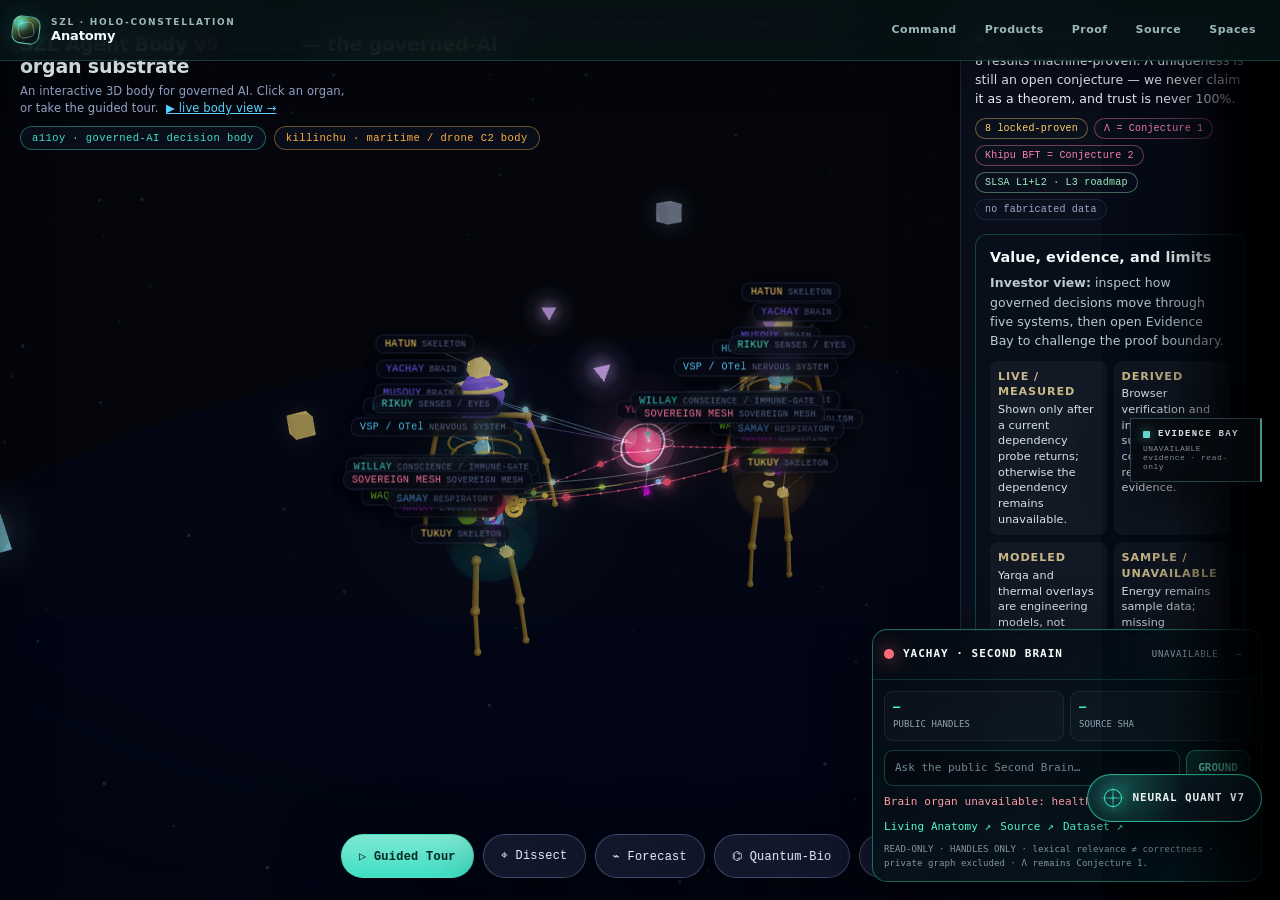
==== index.html @ a983af22 "feat(anatomy): connect holographic v7 to second brain" ====
<!DOCTYPE html>
<html lang="en" data-szl-holo-space-v2="anatomy">
<head>
<meta charset="utf-8" />
<link rel="icon" href="./favicon.svg" type="image/svg+xml" />
<!-- SAFE-NOW hardening (R2). This Space is sdk:static on HF; HF's static serving
     only honors COOP/COEP/CORP via README custom_headers and does NOT pass through
     arbitrary response headers (no _headers file, no CSP/HSTS/Referrer at the edge).
     So we set what the browser actually honors from a <meta http-equiv>: an enforced,
     non-breaking CSP + nosniff + Referrer-Policy. HSTS and CSP frame-ancestors are
     intentionally NOT set here because browsers IGNORE them in <meta> — putting them
     here would be security theater (doctrine v11: never fabricate). Embed protection
     instead relies on HF's edge COOP and the README disable_embedding posture.
     The CSP keeps 'unsafe-inline' for script/style: the 3D atlas ships heavy inline
     JS + inline styles + WebGL canvas, so a strict nonce CSP would white-screen it.
     What this still buys: locks resource ORIGINS (no rogue external script/CDN/img),
     object-src 'none', base-uri 'self', and an explicit connect-src allow-list. -->
<meta http-equiv="Content-Security-Policy" content="default-src 'self'; script-src 'self' 'unsafe-inline'; style-src 'self' 'unsafe-inline'; img-src 'self' data: blob:; font-src 'self'; connect-src 'self' https://szlholdings-a11oy.hf.space https://szlholdings-killinchu.hf.space https://szlholdings-amaru.hf.space https://szlholdings-sentra.hf.space; object-src 'none'; base-uri 'self'; form-action 'self'" />
<meta http-equiv="X-Content-Type-Options" content="nosniff" />
<meta name="referrer" content="strict-origin-when-cross-origin" />
<meta name="viewport" content="width=device-width, initial-scale=1, maximum-scale=2" />
<title>SZL Living Anatomy — Governed Agent Body · Evidence Bay</title>
<meta name="description" content="A navigable governed-agent anatomy with an evidence-bound capability contract: purpose, live or snapshot evidence, limits, provenance, receipts, and reproducible verification." />
<style>
  /* ============ DESIGN TOKENS — cinematic dark scientific ============ */
  :root{
    --bg:#04060c; --bg2:#0a0e1a;
    --surface:rgba(13,18,33,0.72); --surface-2:rgba(20,26,46,0.92);
    --border:rgba(120,150,210,0.16); --border-strong:rgba(150,180,240,0.32);
    --text:#eef2ff; --text-muted:#9aa8cc; --text-dim:#5d6a8f;
    --heart:#ff5d8f; --blood:#ff3b5c; --brain:#7c5cff; --nerve:#5ad1ff;
    --skel:#ffd166; --audit:#9ef0c0;
    --a11oy:#3fe0c5; --killinchu:#ffb13f;
    --warn:#ff7eb6; --ok:#5ad1ff; --gate:#ffd166;
    --radius:16px; --blur:20px;
    --font-d:ui-sans-serif,system-ui,-apple-system,"Segoe UI",Inter,Roboto,"Helvetica Neue",sans-serif;
    --font-m:ui-monospace,"SF Mono","JetBrains Mono",Menlo,Consolas,"Liberation Mono",monospace;
    --shadow:0 18px 60px rgba(0,0,0,0.55);
  }
  *{box-sizing:border-box;margin:0;padding:0}
  html,body{height:100%;overflow:hidden;background:var(--bg);color:var(--text);font-family:var(--font-d);-webkit-font-smoothing:antialiased;letter-spacing:0.005em}
  #scene{position:fixed;inset:0;z-index:0;display:block;touch-action:none}
  canvas{display:block}
  /* cinematic vignette + subtle grain over the canvas */
  #vignette{position:fixed;inset:0;z-index:10;pointer-events:none;
    background:radial-gradient(120% 90% at 50% 42%,transparent 48%,rgba(2,4,9,0.55) 100%)}

  /* ============ loading ============ */
  #loader{position:fixed;inset:0;z-index:60;display:flex;flex-direction:column;align-items:center;justify-content:center;
    background:radial-gradient(circle at 50% 40%,#0c1430 0%,#05070d 70%);transition:opacity .6s ease}
  #loader.hidden{opacity:0;pointer-events:none}
  .pulse-ring{width:64px;height:64px;border-radius:50%;border:2px solid rgba(255,93,143,.25);border-top-color:var(--heart);animation:spin 1s linear infinite}
  @keyframes spin{to{transform:rotate(360deg)}}
  #loader .lt{margin-top:18px;font-family:var(--font-m);font-size:12px;letter-spacing:.18em;color:var(--text-muted);text-transform:uppercase}

  /* ============ HUD ============ */
  .hud{position:fixed;z-index:20;pointer-events:none}
  .hud .card{pointer-events:auto}

  /* top-left title */
  #title{top:22px;left:24px;max-width:min(440px,72vw)}
  #title .eyebrow{font-family:var(--font-m);font-size:9.5px;letter-spacing:.26em;text-transform:uppercase;color:var(--text-dim);margin-bottom:7px}
  #title h1{font-size:21px;font-weight:600;letter-spacing:-.01em;line-height:1.12}
  #title h1 .v3{color:var(--heart);font-weight:700}
  #title .sub{font-size:12px;color:var(--text-muted);margin-top:7px;letter-spacing:.01em;line-height:1.45;max-width:38ch}
  #title .bodies{display:flex;gap:8px;margin-top:12px;flex-wrap:wrap}
  .body-tag{font-family:var(--font-m);font-size:10.5px;letter-spacing:.04em;padding:5px 11px;border-radius:99px;border:1px solid var(--border);background:var(--surface);backdrop-filter:blur(var(--blur))}
  .body-tag.a{color:var(--a11oy);border-color:rgba(63,224,197,.4)}
  .body-tag.k{color:var(--killinchu);border-color:rgba(255,177,63,.4)}

  /* honesty strip */
  #honesty{top:22px;right:24px;max-width:min(360px,82vw)}
  #honesty .card{background:var(--surface);backdrop-filter:blur(var(--blur));border:1px solid var(--border);border-radius:var(--radius);padding:15px 16px;box-shadow:var(--shadow)}
  #honesty .hdr{font-family:var(--font-m);font-size:9.5px;letter-spacing:.2em;text-transform:uppercase;color:var(--text-dim);margin-bottom:11px;padding-bottom:9px;border-bottom:1px solid var(--border)}
  #honesty .row{display:flex;gap:9px;align-items:flex-start;font-size:11px;line-height:1.42;color:var(--text-muted);margin-bottom:9px}
  #honesty .row:last-child{margin-bottom:0}
  #honesty .dot{flex:0 0 auto;width:7px;height:7px;border-radius:50%;margin-top:4px;box-shadow:0 0 8px currentColor}
  #honesty b{color:var(--text);font-weight:600}
  #honesty .gpd-row{cursor:pointer;border-top:1px solid var(--border);padding-top:10px;margin-top:11px;transition:opacity .15s}
  #honesty .gpd-row:hover{opacity:.82}
  .chip{display:inline-block;font-family:var(--font-m);font-size:9.5px;letter-spacing:.03em;padding:2px 7px;border-radius:7px;border:1px solid currentColor;white-space:nowrap}

  /* systems legend bottom-left */
  #legend{bottom:24px;left:24px;max-width:min(360px,82vw)}
  #legend .card{background:var(--surface);backdrop-filter:blur(var(--blur));border:1px solid var(--border);border-radius:var(--radius);padding:15px 16px;box-shadow:var(--shadow)}
  #legend h3{font-family:var(--font-m);font-size:9.5px;letter-spacing:.2em;text-transform:uppercase;color:var(--text-dim);margin-bottom:12px}
  .sys-row{display:flex;gap:11px;align-items:baseline;margin-bottom:11px;cursor:pointer;transition:opacity .15s,transform .15s}
  .sys-row:last-child{margin-bottom:0}
  .sys-row:hover{opacity:.85;transform:translateX(2px)}
  .sys-row .sw{flex:0 0 auto;width:11px;height:11px;border-radius:4px;margin-top:3px;box-shadow:0 0 10px currentColor}
  .sys-row .nm{font-size:12.5px;font-weight:600}
  .sys-row .qn{font-family:var(--font-m);font-size:10px;color:var(--text-muted)}
  .sys-row .fnx{font-size:10.5px;color:var(--text-dim);display:block;line-height:1.4;margin-top:2px}

  /* controls bottom-center */
  #controls{bottom:24px;left:50%;transform:translateX(-50%);display:flex;gap:9px;flex-wrap:wrap;justify-content:center}
  .btn{pointer-events:auto;font-family:var(--font-m);font-size:11px;letter-spacing:.03em;color:var(--text-muted);background:var(--surface);
    backdrop-filter:blur(var(--blur));border:1px solid var(--border);border-radius:99px;padding:9px 15px;cursor:pointer;transition:all .18s;user-select:none;box-shadow:var(--shadow)}
  .btn:hover{border-color:var(--border-strong);background:var(--surface-2);color:var(--text);transform:translateY(-1px)}
  .btn.active{color:var(--heart);border-color:rgba(255,93,143,.5);background:rgba(255,93,143,.08)}

  /* hint */
  #hint{bottom:72px;left:50%;transform:translateX(-50%);font-family:var(--font-m);font-size:10.5px;color:var(--text-dim);letter-spacing:.06em;text-align:center}

  /* ============ ORGAN PANEL ============ */
  #panel{position:fixed;z-index:40;top:0;right:0;height:100%;width:min(460px,94vw);
    background:linear-gradient(180deg,var(--surface-2),rgba(8,11,22,.97));backdrop-filter:blur(26px);
    border-left:1px solid var(--border-strong);transform:translateX(102%);transition:transform .46s cubic-bezier(.16,1,.3,1);
    overflow-y:auto;overscroll-behavior:contain;box-shadow:-40px 0 100px rgba(0,0,0,.6)}
  #panel.open{transform:translateX(0)}
  #panel .ph{position:sticky;top:0;z-index:2;padding:24px 26px 16px;background:linear-gradient(180deg,rgba(13,17,32,.99),rgba(13,17,32,.84));border-bottom:1px solid var(--border)}
  #panel .ph .sys-pill{font-family:var(--font-m);font-size:10px;letter-spacing:.16em;text-transform:uppercase;color:var(--text-dim)}
  #panel .ph .quechua{font-size:29px;font-weight:700;line-height:1.04;margin-top:6px;letter-spacing:-.01em}
  #panel .ph .fn{font-size:13px;color:var(--text-muted);margin-top:5px;line-height:1.4}
  #panel .pb{padding:20px 26px 100px}
  #panel .blurb{font-size:13.5px;line-height:1.62;color:var(--text);opacity:.94}
  #panel .axes{font-family:var(--font-m);font-size:10.5px;line-height:1.75;color:var(--text-muted);background:rgba(255,93,143,.06);border:1px solid rgba(255,93,143,.2);border-radius:12px;padding:13px 14px;margin-top:16px}
  .sec-h{font-family:var(--font-m);font-size:9.5px;letter-spacing:.2em;text-transform:uppercase;color:var(--text-dim);margin:24px 0 12px;padding-bottom:8px;border-bottom:1px solid var(--border)}
  .formula{border:1px solid var(--border);border-left:3px solid var(--border-strong);border-radius:12px;padding:14px 15px;margin-bottom:12px;background:var(--surface);transition:border-color .15s,transform .15s}
  .formula:hover{border-color:var(--border-strong);transform:translateY(-1px)}
  .formula .ftop{display:flex;justify-content:space-between;align-items:baseline;gap:8px;flex-wrap:wrap}
  .formula .fid{font-family:var(--font-m);font-size:11.5px;font-weight:700;letter-spacing:.04em}
  .formula .fname{font-size:13.5px;font-weight:600;margin-top:3px}
  .formula .math{font-family:var(--font-m);font-size:13px;line-height:1.65;color:#e3ebff;background:rgba(6,9,18,.8);border:1px solid rgba(120,150,210,.10);border-radius:9px;padding:10px 12px;margin:10px 0;overflow-x:auto;white-space:pre-wrap}
  .formula .fplain{font-size:11.5px;line-height:1.55;color:var(--text-muted)}
  .formula .fax{font-family:var(--font-m);font-size:9.5px;color:var(--text-dim);margin-top:9px;line-height:1.5;word-break:break-word}
  .formula .fref{font-family:var(--font-m);font-size:9.5px;color:var(--text-dim);margin-top:4px}
  /* GPD lens presentation */
  .gpd-grid{display:grid;gap:9px;margin-top:16px}
  .gpd-cell{border:1px solid var(--border);border-radius:11px;padding:11px 13px;background:var(--surface)}
  .gpd-cell .gpd-k{display:block;font-family:var(--font-m);font-size:10.5px;letter-spacing:.04em;color:var(--brain);font-weight:700}
  .gpd-cell .gpd-v{display:block;font-size:12px;line-height:1.5;color:var(--text-muted);margin-top:4px}
  .gpd-dois{display:grid;gap:7px}
  .gpd-dois .doi{display:flex;justify-content:space-between;gap:10px;align-items:baseline;text-decoration:none;
    border:1px solid var(--border);border-radius:10px;padding:9px 12px;background:var(--surface);transition:border-color .15s}
  .gpd-dois .doi:hover{border-color:var(--border-strong)}
  .gpd-dois .doi{font-size:12px;color:var(--text)}
  .gpd-dois .doi span{font-family:var(--font-m);font-size:9.5px;color:var(--text-dim);white-space:nowrap}
  .lambda-honesty{border:1px solid var(--warn);border-radius:12px;padding:13px 14px;margin:14px 0;background:rgba(255,126,182,.08)}
  .lambda-honesty .lh-h{font-family:var(--font-m);font-size:10px;letter-spacing:.12em;text-transform:uppercase;color:var(--warn);margin-bottom:7px}
  .lambda-honesty p{font-size:12px;line-height:1.5;color:var(--text)}
  .lambda-honesty .false{color:var(--warn);font-weight:700}
  #panel .close{position:absolute;top:18px;right:18px;width:32px;height:32px;border-radius:50%;border:1px solid var(--border);background:var(--surface);color:var(--text);font-size:17px;cursor:pointer;line-height:1;z-index:3}
  #panel .close:hover{border-color:var(--border-strong)}

  /* ============ VESSEL TOOLTIP ============ */
  #tip{position:fixed;z-index:30;pointer-events:none;opacity:0;transition:opacity .12s;max-width:280px;
    background:var(--surface-2);backdrop-filter:blur(12px);border:1px solid var(--border-strong);border-radius:10px;padding:9px 11px;
    font-size:11px;line-height:1.4;box-shadow:0 12px 40px rgba(0,0,0,.5)}
  #tip.show{opacity:1}
  #tip .tt{font-family:var(--font-m);font-size:9.5px;letter-spacing:.1em;text-transform:uppercase;color:var(--text-dim);margin-bottom:3px}
  #tip .tf{font-weight:600;color:var(--text)}
  #tip .tm{font-family:var(--font-m);font-size:10px;color:#dfe7ff;margin-top:4px}

  @media (max-width:680px){
    /* Keep proof state VISIBLE on phones (never display:none) — reposition the
       honesty card to a compact, scrollable strip under the title so the
       locked-8 / Λ / Khipu / SLSA proof pills still pop on mobile. */
    #title{max-width:calc(100vw - 32px)}
    #title h1{font-size:17px;line-height:1.18;text-wrap:balance;overflow-wrap:break-word}
    #title .sub{display:none}
    /* park the proof card in the open space directly under the title —
       clear of the bottom control bar so nothing overlaps the proof text */
    #honesty{position:fixed;top:128px;left:16px;right:16px;bottom:auto;max-width:none;
      max-height:calc(100dvh - 128px - 132px);overflow-y:auto;-webkit-overflow-scrolling:touch}
    #honesty .card{padding:12px 13px}
    #honesty .row{font-size:10.5px;margin-bottom:8px}
    #legend{display:none}
    #hint{display:none}
    #controls{bottom:18px;gap:7px;max-width:calc(100vw - 24px)}
    #panel .ph .quechua{font-size:22px}
  }
  @media (max-width:380px){
    #title h1{font-size:15px}
    #honesty{top:120px;max-height:calc(100dvh - 120px - 124px)}
    #honesty .row{font-size:10px}
    #controls{gap:6px}
    .btn{font-size:10px;padding:8px 11px}
  }

  /* ============ STATIC VERIFICATION / NO-JS FALLBACK ============ */
  #vf-static{position:absolute;width:1px;height:1px;padding:0;margin:-1px;overflow:hidden;
    clip:rect(0 0 0 0);clip-path:inset(50%);white-space:nowrap;border:0}
  body.nojs #vf-static, #vf-static.show{position:fixed;inset:0;z-index:80;width:auto;height:auto;
    margin:0;padding:28px 22px 80px;overflow-y:auto;white-space:normal;clip:auto;clip-path:none;
    background:linear-gradient(180deg,#0a0e1a,#05070d);color:var(--text);font-family:var(--font-d)}
  #vf-close{display:none}
  #vf-static.show #vf-close, body.nojs #vf-close{display:inline-block;position:fixed;top:16px;right:16px;z-index:81;
    font-family:var(--font-m);font-size:12px;color:var(--text);background:var(--surface-2);
    border:1px solid var(--border-strong);border-radius:99px;padding:8px 14px;cursor:pointer}
  #vf-static .vf-head h2{font-size:18px;margin-bottom:10px;max-width:880px}
  #vf-static .vf-honest{font-size:12px;line-height:1.5;color:var(--text-muted);max-width:880px;margin-bottom:12px}
  #vf-static .vf-tier-locked{color:var(--skel);font-weight:700}
  #vf-static .vf-tier-exp{color:var(--nerve);font-weight:700}
  #vf-static .vf-lambda{border:1px solid var(--warn);border-radius:10px;padding:11px 13px;margin:12px 0;
    background:rgba(255,126,182,.08);font-size:12px;line-height:1.5;max-width:880px}
  #vf-static .vf-organ{border:1px solid var(--border);border-radius:12px;padding:12px 14px;margin:12px 0;
    background:var(--surface);max-width:880px}
  #vf-static .vf-organ h3{font-size:14px;margin-bottom:8px}
  #vf-static .vf-sys{font-family:var(--font-m);font-size:10px;color:var(--text-dim)}
  #vf-static .vf-formula{border-left:2px solid var(--border-strong);padding:6px 0 6px 12px;margin:9px 0}
  #vf-static .vf-formula h4{font-size:12.5px;margin-bottom:4px}
  #vf-static .vf-chip{font-family:var(--font-m);font-size:9.5px;color:var(--nerve);border:1px solid currentColor;border-radius:6px;padding:1px 6px;margin-left:6px}
  #vf-static .vf-formula[data-maturity=LOCKED] .vf-chip{color:var(--skel)}
  #vf-static .vf-formula[data-maturity=CONDITIONAL] .vf-chip{color:var(--audit)}
  #vf-static .vf-formula[data-maturity=AXIOM_GATED] .vf-chip{color:#c9a0ff}
  #vf-static .vf-cond{border-left-color:var(--audit)}
  #vf-static .vf-plain{font-size:11.5px;color:var(--text-muted);line-height:1.45}
  #vf-static .vf-ax{font-family:var(--font-m);font-size:10px;color:var(--text-dim);margin-top:4px;word-break:break-word}
  #vf-static .vf-ref{font-family:var(--font-m);font-size:9.5px;color:var(--text-dim)}

  /* ============================================================
     v4 DISSECTION TOOLS — additive layer (evolves v3, never a
     rewrite). Dissection layer stack, clip-plane scalpel, explode
     slider, search/jump, always-on visibility HUD, focus mode.
     All controls keyboard-reachable, ARIA-labeled, non-overlapping.
     ============================================================ */
  /* dissection dock — top-left, below the title, never over #controls */
  #dissect{top:206px;left:24px;width:min(290px,76vw);max-height:calc(100dvh - 430px);overflow-y:auto;z-index:22}
  #dissect .card{background:var(--surface);backdrop-filter:blur(var(--blur));border:1px solid var(--border);
    border-radius:var(--radius);box-shadow:var(--shadow);overflow:hidden}
  #dissect .dz-head{display:flex;align-items:center;justify-content:space-between;gap:8px;
    font-family:var(--font-m);font-size:9.5px;letter-spacing:.2em;text-transform:uppercase;color:var(--text-dim);
    padding:12px 14px;border-bottom:1px solid var(--border);cursor:pointer;user-select:none}
  #dissect .dz-head .v4tag{color:var(--audit);letter-spacing:.04em}
  #dissect .dz-head .caret{transition:transform .2s}
  #dissect.collapsed .dz-head .caret{transform:rotate(-90deg)}
  #dissect .dz-body{padding:12px 14px;display:flex;flex-direction:column;gap:14px;
    max-height:min(58vh,520px);overflow-y:auto;overscroll-behavior:contain}
  #dissect.collapsed .dz-body{display:none}
  .dz-sec{display:flex;flex-direction:column;gap:8px}
  .dz-sec > .dz-label{font-family:var(--font-m);font-size:9px;letter-spacing:.16em;text-transform:uppercase;color:var(--text-dim)}
  /* layer rows */
  .dz-layer{display:grid;grid-template-columns:auto 1fr auto;gap:8px;align-items:center}
  .dz-layer .lname{font-size:11px;color:var(--text-muted);display:flex;align-items:center;gap:6px;min-width:0}
  .dz-layer .lsw{flex:0 0 auto;width:9px;height:9px;border-radius:3px;box-shadow:0 0 8px currentColor}
  .dz-layer input[type=range]{width:74px}
  .dz-toggle{position:relative;width:30px;height:17px;flex:0 0 auto;cursor:pointer;border-radius:99px;
    border:1px solid var(--border-strong);background:rgba(120,150,210,.12);transition:background .18s;padding:0}
  .dz-toggle::after{content:"";position:absolute;top:2px;left:2px;width:11px;height:11px;border-radius:50%;
    background:var(--text-muted);transition:transform .18s,background .18s}
  .dz-toggle[aria-pressed=true]{background:rgba(94,209,255,.22)}
  .dz-toggle[aria-pressed=true]::after{transform:translateX(13px);background:var(--nerve)}
  .dz-toggle:focus-visible{outline:2px solid var(--nerve);outline-offset:2px}
  /* sliders */
  input[type=range].dz-range{-webkit-appearance:none;appearance:none;height:4px;border-radius:99px;
    background:rgba(120,150,210,.22);outline:none;cursor:pointer}
  input[type=range].dz-range::-webkit-slider-thumb{-webkit-appearance:none;appearance:none;width:13px;height:13px;
    border-radius:50%;background:var(--nerve);box-shadow:0 0 8px rgba(94,209,255,.6);border:none;cursor:pointer}
  input[type=range].dz-range::-moz-range-thumb{width:13px;height:13px;border-radius:50%;background:var(--nerve);
    box-shadow:0 0 8px rgba(94,209,255,.6);border:none;cursor:pointer}
  input[type=range].dz-range:focus-visible{outline:2px solid var(--nerve);outline-offset:3px}
  .dz-row{display:flex;align-items:center;justify-content:space-between;gap:8px;font-size:11px;color:var(--text-muted)}
  .dz-row .val{font-family:var(--font-m);font-size:10px;color:var(--nerve);min-width:34px;text-align:right}
  .dz-axis{display:flex;gap:5px}
  .dz-axis button{flex:1;font-family:var(--font-m);font-size:10px;color:var(--text-muted);background:var(--surface);
    border:1px solid var(--border);border-radius:8px;padding:5px 0;cursor:pointer;transition:all .15s}
  .dz-axis button[aria-pressed=true]{color:var(--nerve);border-color:rgba(94,209,255,.5);background:rgba(94,209,255,.1)}
  .dz-axis button:focus-visible{outline:2px solid var(--nerve);outline-offset:2px}
  .dz-mini{font-family:var(--font-m);font-size:10px;color:var(--text-muted);background:var(--surface);
    border:1px solid var(--border);border-radius:8px;padding:5px 10px;cursor:pointer;transition:all .15s}
  .dz-mini:hover{border-color:var(--border-strong);color:var(--text)}
  .dz-mini:focus-visible{outline:2px solid var(--nerve);outline-offset:2px}
  .dz-mini.active{color:var(--audit);border-color:rgba(158,240,192,.5);background:rgba(158,240,192,.1)}
  /* search / jump */
  .dz-search{position:relative}
  .dz-search input{width:100%;font-family:var(--font-d);font-size:12px;color:var(--text);background:rgba(6,9,18,.7);
    border:1px solid var(--border);border-radius:9px;padding:8px 10px}
  .dz-search input::placeholder{color:var(--text-dim)}
  .dz-search input:focus-visible{outline:2px solid var(--nerve);outline-offset:1px;border-color:var(--border-strong)}
  .dz-results{list-style:none;margin:6px 0 0;padding:0;max-height:182px;overflow-y:auto;
    border:1px solid var(--border);border-radius:9px;background:var(--surface-2);display:none}
  .dz-results.show{display:block}
  .dz-results li{padding:7px 10px;font-size:11px;color:var(--text-muted);cursor:pointer;border-bottom:1px solid var(--border);
    display:flex;gap:7px;align-items:baseline}
  .dz-results li:last-child{border-bottom:none}
  .dz-results li:hover,.dz-results li[aria-selected=true]{background:rgba(94,209,255,.1);color:var(--text)}
  .dz-results li .rk{font-family:var(--font-m);font-size:9px;color:var(--nerve);flex:0 0 auto}
  .dz-results li .rt{font-family:var(--font-m);font-size:8.5px;color:var(--text-dim);margin-left:auto;flex:0 0 auto}
  .dz-results .empty{color:var(--text-dim);cursor:default;font-style:italic}
  .dz-results .empty:hover{background:none;color:var(--text-dim)}

  /* always-on visibility HUD — bottom-right, compact, non-intrusive */
  #vis-hud{bottom:24px;right:24px;z-index:21;max-width:min(290px,82vw)}
  #vis-hud .card{background:var(--surface);backdrop-filter:blur(var(--blur));border:1px solid var(--border);
    border-radius:var(--radius);box-shadow:var(--shadow);padding:11px 13px}
  #vis-hud .vh-head{display:flex;align-items:center;gap:7px;font-family:var(--font-m);font-size:9px;letter-spacing:.16em;
    text-transform:uppercase;color:var(--text-dim);margin-bottom:9px}
  #vis-hud .pulse-tick{width:7px;height:7px;border-radius:50%;background:var(--heart);box-shadow:0 0 8px var(--heart)}
  #vis-hud .vh-grid{display:grid;grid-template-columns:1fr 1fr;gap:6px 12px}
  #vis-hud .vh-stat{display:flex;flex-direction:column;line-height:1.2}
  #vis-hud .vh-stat .k{font-family:var(--font-m);font-size:8.5px;letter-spacing:.08em;text-transform:uppercase;color:var(--text-dim)}
  #vis-hud .vh-stat .v{font-size:13px;font-weight:700;color:var(--text);font-variant-numeric:tabular-nums}
  #vis-hud .vh-stat .v.locked{color:var(--skel)}
  #vis-hud .vh-stat .v.exp{color:var(--nerve)}
  #vis-hud .vh-stat .v.conj{color:var(--warn);font-size:11px}
  #vis-hud .vh-foot{margin-top:8px;padding-top:8px;border-top:1px solid var(--border);
    font-family:var(--font-m);font-size:9px;color:var(--text-dim);line-height:1.5}
  #vis-hud .vh-foot code{color:var(--audit)}

  /* dissect handle button in #controls inherits .btn; active state in audit hue */
  #btn-dissect.active{color:var(--audit);border-color:rgba(158,240,192,.5);background:rgba(158,240,192,.08)}
  #btn-focus.active{color:var(--audit);border-color:rgba(158,240,192,.5);background:rgba(158,240,192,.08)}

  /* respect reduced motion: stop the pulse-tick animation */
  @media (prefers-reduced-motion: reduce){
    #vis-hud .pulse-tick{animation:none!important}
    .pulse-ring{animation:none!important}
  }
  @keyframes vh-pulse{0%,100%{opacity:.35;transform:scale(.85)}50%{opacity:1;transform:scale(1.15)}}
  #vis-hud .pulse-tick{animation:vh-pulse 1.6s ease-in-out infinite}

  /* ===== v4 responsive: tablet ===== */
  @media (min-width:681px) and (max-width:1024px){
    #dissect{top:132px;width:248px;max-height:calc(100dvh - 300px)}
    #legend{max-width:min(300px,60vw)}
    #honesty{max-width:min(320px,46vw)}
    #vis-hud{max-width:min(260px,46vw)}
  }

  /* ===== v4 responsive: phone — dissection dock becomes a bottom sheet,
     NEVER hidden (it's the headline v4 feature). Toggle via a FAB. ===== */
  @media (max-width:680px){
    #vis-hud{left:16px;right:16px;bottom:64px;max-width:none}
    #vis-hud .vh-grid{grid-template-columns:repeat(3,1fr)}

    /* dock docks to the bottom as a draggable sheet */
    #dissect{position:fixed;top:auto;left:0;right:0;bottom:0;width:100%;max-width:none;
      max-height:72vh;overflow-y:auto;-webkit-overflow-scrolling:touch;z-index:60;
      transform:translateY(calc(100% - 0px));transition:transform .42s cubic-bezier(.16,1,.3,1)}
    #dissect.sheet-open{transform:translateY(0)}
    #dissect .card{border-radius:18px 18px 0 0;border-bottom:none;max-height:72vh}
    #dissect .dz-head{position:sticky;top:0;background:var(--surface-2);padding:14px 16px;
      font-size:11px}
    /* grab handle */
    #dissect .card::before{content:"";display:block;width:40px;height:4px;border-radius:99px;
      background:var(--border-strong);margin:8px auto 2px}
    /* floating action button to open/close the sheet */
    #dissect-fab{position:fixed;right:16px;bottom:118px;z-index:61;width:auto;height:44px;
      padding:0 16px;border-radius:99px;border:1px solid var(--border-strong);
      background:var(--surface-2);color:var(--text);font-family:var(--font-m);font-size:12px;
      letter-spacing:.04em;display:inline-flex;align-items:center;gap:7px;cursor:pointer;
      box-shadow:var(--shadow);backdrop-filter:blur(var(--blur))}
    #dissect-fab .fi{color:var(--audit);font-size:14px}
    #title h1{font-size:16px}
    #title .sub{display:none}
  }
  /* FAB only exists on phone widths */
  #dissect-fab{display:none}
  @media (max-width:680px){ #dissect-fab{display:inline-flex} }

  /* ============================================================
     v5 DEEPEN — additive layer (deepens v4, never a rewrite).
     Formula Atlas (every formula, tier-grouped, searchable),
     per-organ Lean drill-down, honest forecast timeline, guided
     tour, leader-line labels. Everything reads from data.js.
     ============================================================ */
  /* --- Formula Atlas: a full-height right drawer (like #panel) --- */
  #atlas{position:fixed;z-index:42;top:0;right:0;height:100%;width:min(520px,96vw);
    background:linear-gradient(180deg,var(--surface-2),rgba(8,11,22,.98));backdrop-filter:blur(26px);
    border-left:1px solid var(--border-strong);transform:translateX(102%);
    transition:transform .46s cubic-bezier(.16,1,.3,1);overflow:hidden;display:flex;flex-direction:column;
    box-shadow:-40px 0 100px rgba(0,0,0,.6)}
  #atlas.open{transform:translateX(0)}
  #atlas .at-head{position:sticky;top:0;z-index:2;padding:22px 24px 14px;
    background:linear-gradient(180deg,rgba(13,17,32,.99),rgba(13,17,32,.86));border-bottom:1px solid var(--border)}
  #atlas .at-eyebrow{font-family:var(--font-m);font-size:10px;letter-spacing:.16em;text-transform:uppercase;color:var(--text-dim)}
  #atlas .at-title{font-size:23px;font-weight:700;line-height:1.05;margin-top:6px;letter-spacing:-.01em}
  #atlas .at-note{font-size:11px;color:var(--text-muted);margin-top:6px;line-height:1.45}
  #atlas .at-close{position:absolute;top:16px;right:16px;width:32px;height:32px;border-radius:50%;
    border:1px solid var(--border);background:var(--surface);color:var(--text);font-size:17px;cursor:pointer;line-height:1;z-index:3}
  #atlas .at-close:hover{border-color:var(--border-strong)}
  #atlas .at-search{margin-top:13px;position:relative}
  #atlas .at-search input{width:100%;font-family:var(--font-d);font-size:13px;color:var(--text);
    background:rgba(6,9,18,.7);border:1px solid var(--border);border-radius:10px;padding:9px 11px}
  #atlas .at-search input::placeholder{color:var(--text-dim)}
  #atlas .at-search input:focus-visible{outline:2px solid var(--nerve);outline-offset:1px;border-color:var(--border-strong)}
  #atlas .at-filters{display:flex;gap:6px;flex-wrap:wrap;margin-top:11px}
  .at-pill{font-family:var(--font-m);font-size:10px;letter-spacing:.02em;padding:5px 10px;border-radius:99px;
    border:1px solid var(--border);background:var(--surface);color:var(--text-muted);cursor:pointer;transition:all .15s;
    display:inline-flex;align-items:center;gap:6px}
  .at-pill:hover{border-color:var(--border-strong);color:var(--text)}
  .at-pill[aria-pressed=true]{color:var(--text);background:var(--surface-2);border-color:var(--border-strong)}
  .at-pill .ct{font-size:9.5px;padding:1px 6px;border-radius:99px;background:rgba(120,150,210,.18);color:inherit}
  .at-pill:focus-visible{outline:2px solid var(--nerve);outline-offset:2px}
  #atlas .at-body{padding:16px 24px 110px;overflow-y:auto;overscroll-behavior:contain;flex:1}
  .at-tier{margin-bottom:22px}
  .at-tier-h{font-family:var(--font-m);font-size:11px;letter-spacing:.08em;text-transform:uppercase;
    display:flex;align-items:center;gap:9px;margin:0 0 12px;padding-bottom:8px;border-bottom:1px solid var(--border)}
  .at-tier-h .tn{font-weight:700}
  .at-tier-h .tc{font-family:var(--font-m);font-size:10px;padding:2px 9px;border-radius:99px;
    border:1px solid currentColor;margin-left:auto}
  .at-tier-h .td{font-family:var(--font-d);font-size:10px;color:var(--text-dim);letter-spacing:0;text-transform:none;
    flex-basis:100%;line-height:1.4;margin-top:2px;font-weight:400}
  .at-empty{font-size:11px;color:var(--text-dim);font-style:italic;padding:6px 0}
  /* shared formula-card detail/drill-down used in Atlas + organ panel */
  .fdrill{margin-top:9px}
  .fdrill summary{font-family:var(--font-m);font-size:9.5px;letter-spacing:.04em;color:var(--nerve);
    cursor:pointer;list-style:none;display:inline-flex;align-items:center;gap:6px;padding:3px 0;user-select:none}
  .fdrill summary::-webkit-details-marker{display:none}
  .fdrill summary::before{content:"\25b8";display:inline-block;transition:transform .15s;color:var(--text-dim)}
  .fdrill[open] summary::before{transform:rotate(90deg)}
  .fdrill .fdd{margin-top:8px;border-left:2px solid var(--border-strong);padding-left:11px}
  .fdrill .fax2{font-family:var(--font-m);font-size:9.5px;color:var(--text-dim);line-height:1.55;word-break:break-word}
  .lean-link{display:inline-flex;align-items:center;gap:6px;margin-top:8px;font-family:var(--font-m);font-size:10px;
    color:var(--audit);text-decoration:none;border:1px solid rgba(158,240,192,.4);border-radius:8px;padding:5px 10px;transition:all .15s}
  .lean-link:hover{background:rgba(158,240,192,.1);border-color:var(--audit)}
  .formula.lit{border-color:var(--audit)!important;box-shadow:0 0 0 1px rgba(158,240,192,.35),0 8px 28px rgba(0,0,0,.4)}
  .formula{cursor:default}

  /* --- Forecast overlay: honest maturity timeline --- */
  #forecast{position:fixed;z-index:41;top:0;right:0;height:100%;width:min(520px,96vw);
    background:linear-gradient(180deg,var(--surface-2),rgba(8,11,22,.98));backdrop-filter:blur(26px);
    border-left:1px solid var(--border-strong);transform:translateX(102%);
    transition:transform .46s cubic-bezier(.16,1,.3,1);overflow-y:auto;overscroll-behavior:contain;
    box-shadow:-40px 0 100px rgba(0,0,0,.6)}
  #forecast.open{transform:translateX(0)}
  #forecast .fc-head{position:sticky;top:0;z-index:2;padding:22px 24px 14px;
    background:linear-gradient(180deg,rgba(13,17,32,.99),rgba(13,17,32,.86));border-bottom:1px solid var(--border)}
  #forecast .at-close{position:absolute;top:16px;right:16px;width:32px;height:32px;border-radius:50%;
    border:1px solid var(--border);background:var(--surface);color:var(--text);font-size:17px;cursor:pointer;line-height:1;z-index:3}
  #forecast .fc-eyebrow{font-family:var(--font-m);font-size:10px;letter-spacing:.16em;text-transform:uppercase;color:var(--text-dim)}
  #forecast .fc-title{font-size:23px;font-weight:700;line-height:1.05;margin-top:6px;letter-spacing:-.01em}
  #forecast .fc-note{font-size:11px;color:var(--text-muted);margin-top:6px;line-height:1.5}
  #forecast .fc-body{padding:18px 24px 110px}
  .fc-spark{background:rgba(6,9,18,.6);border:1px solid var(--border);border-radius:12px;padding:14px 14px 10px;margin-bottom:18px}
  .fc-spark .sp-h{font-family:var(--font-m);font-size:10px;letter-spacing:.08em;text-transform:uppercase;color:var(--text-dim);margin-bottom:10px}
  .fc-spark svg{display:block;width:100%;height:auto;overflow:visible}
  .fc-legend{display:flex;gap:14px;flex-wrap:wrap;margin-top:10px;font-family:var(--font-m);font-size:9.5px;color:var(--text-muted)}
  .fc-legend span{display:inline-flex;align-items:center;gap:6px}
  .fc-legend i{width:9px;height:9px;border-radius:2px;display:inline-block}
  .fc-sec-h{font-family:var(--font-m);font-size:9.5px;letter-spacing:.2em;text-transform:uppercase;color:var(--text-dim);margin:20px 0 11px;padding-bottom:8px;border-bottom:1px solid var(--border)}
  .fc-event{display:grid;grid-template-columns:auto 1fr;gap:12px;border:1px solid var(--border);border-radius:11px;padding:11px 13px;margin-bottom:9px;background:var(--surface)}
  .fc-event .ev-when{font-family:var(--font-m);font-size:10px;color:var(--skel);white-space:nowrap}
  .fc-event .ev-what{font-size:11.5px;line-height:1.5;color:var(--text-muted)}
  .fc-event .ev-what b{color:var(--text)}
  .fc-event.roadmap{border-style:dashed;border-color:rgba(120,150,210,.3)}
  .fc-event.roadmap .ev-when{color:var(--brain)}
  .fc-tag{display:inline-block;font-family:var(--font-m);font-size:8.5px;letter-spacing:.06em;padding:1px 6px;border-radius:6px;
    border:1px solid currentColor;margin-left:6px;vertical-align:middle}
  .fc-tag.done{color:var(--skel)}
  .fc-tag.proj{color:var(--brain)}
  .fc-disc{border:1px solid var(--warn);border-radius:11px;padding:12px 14px;margin-top:16px;
    background:rgba(255,126,182,.07);font-size:11px;line-height:1.55;color:var(--text)}
  .fc-disc b{color:var(--warn)}

  /* --- v5 Quantum-Bio Layer panel (additive; mirrors atlas/forecast styling) --- */
  #qbio{position:fixed;z-index:42;top:0;right:0;height:100%;width:min(540px,96vw);
    background:linear-gradient(180deg,var(--surface-2),rgba(8,11,22,.98));backdrop-filter:blur(26px);
    border-left:1px solid var(--border-strong);transform:translateX(102%);
    transition:transform .46s cubic-bezier(.16,1,.3,1);overflow-y:auto;overscroll-behavior:contain;
    box-shadow:-40px 0 100px rgba(0,0,0,.6);display:flex;flex-direction:column}
  #qbio.open{transform:translateX(0)}
  #qbio .qb-head{position:sticky;top:0;z-index:2;padding:22px 24px 14px;
    background:linear-gradient(180deg,rgba(13,17,32,.99),rgba(13,17,32,.86));border-bottom:1px solid var(--border)}
  #qbio .at-close{position:absolute;top:16px;right:16px;width:32px;height:32px;border-radius:50%;
    border:1px solid var(--border);background:var(--surface);color:var(--text);font-size:17px;cursor:pointer;line-height:1;z-index:3}
  #qbio .at-close:hover{border-color:var(--border-strong)}
  #qbio .qb-eyebrow{font-family:var(--font-m);font-size:10px;letter-spacing:.16em;text-transform:uppercase;color:var(--nerve)}
  #qbio .qb-title{font-size:23px;font-weight:700;line-height:1.05;margin-top:6px;letter-spacing:-.01em}
  #qbio .qb-note{font-size:11px;color:var(--text-muted);margin-top:6px;line-height:1.5}
  #qbio .qb-body{padding:18px 24px 110px;overflow-y:auto;flex:1}
  .qb-card{background:rgba(6,9,18,.55);border:1px solid var(--border);border-radius:13px;padding:14px 15px;margin-bottom:15px}
  .qb-card .qc-h{font-family:var(--font-m);font-size:10px;letter-spacing:.1em;text-transform:uppercase;color:var(--text-dim);margin-bottom:9px;display:flex;align-items:center;gap:8px;flex-wrap:wrap}
  .qb-card .qc-h b{color:var(--text);font-size:13px;letter-spacing:0;text-transform:none;font-weight:700}
  .qb-card .qc-row{display:flex;justify-content:space-between;gap:10px;font-size:11.5px;line-height:1.7;color:var(--text-muted)}
  .qb-card .qc-row b{color:var(--text);font-family:var(--font-m);font-size:11.5px}
  .qb-card .qc-math{font-family:var(--font-m);font-size:11px;color:var(--nerve);background:rgba(0,0,0,.22);border-radius:7px;padding:6px 9px;margin:6px 0;line-height:1.5;word-break:break-word}
  .qb-card .qc-plain{font-size:11px;line-height:1.55;color:var(--text-muted);margin-top:4px}
  .qb-card svg{display:block;width:100%;height:auto;overflow:visible;margin-top:4px}
  .qb-stat{font-family:var(--font-m);font-size:9px;letter-spacing:.05em;padding:2px 7px;border-radius:6px;border:1px solid currentColor;text-transform:uppercase}
  .qb-stat.verified{color:var(--audit)}
  .qb-stat.proposed{color:var(--brain)}
  .qb-stat.narrative{color:var(--warn)}
  .qb-sec-h{font-family:var(--font-m);font-size:9.5px;letter-spacing:.2em;text-transform:uppercase;color:var(--text-dim);margin:22px 0 12px;padding-bottom:8px;border-bottom:1px solid var(--border)}
  .qb-compass{display:flex;align-items:center;gap:16px;flex-wrap:wrap}
  .qb-compass svg{width:128px;flex:0 0 auto;margin:0}
  .qb-leader{display:grid;grid-template-columns:auto 1fr auto;gap:10px;align-items:baseline;font-size:11.5px;line-height:1.5;padding:7px 0;border-bottom:1px solid rgba(120,150,210,.1)}
  .qb-leader .ql-name{color:var(--text);font-weight:600}
  .qb-leader .ql-work{color:var(--text-muted)}
  .qb-src{display:block;font-size:11px;color:var(--nerve);text-decoration:none;padding:5px 0;border-bottom:1px solid rgba(120,150,210,.1);word-break:break-word}
  .qb-src:hover{color:var(--text)}
  .qb-src .qs-tag{font-family:var(--font-m);font-size:8.5px;margin-left:6px}
  .qb-thm{border-left:2px solid var(--audit);padding-left:11px;margin-bottom:11px}
  .qb-thm .qt-id{font-family:var(--font-m);font-size:10px;color:var(--audit);font-weight:700}
  .qb-thm .qt-lean{font-family:var(--font-m);font-size:9.5px;color:var(--text-dim);line-height:1.5;margin-top:3px;word-break:break-word}
  .qb-thm .qt-plain{font-size:11px;color:var(--text-muted);line-height:1.5;margin-top:3px}
  .qb-disc{border:1px solid var(--warn);border-radius:11px;padding:12px 14px;margin-top:8px;
    background:rgba(255,126,182,.07);font-size:11px;line-height:1.55;color:var(--text)}
  .qb-disc b{color:var(--warn)}
  /* per-organ Λ-v5 mini block injected into the organ panel */
  .qb-organ{border:1px solid var(--border);border-radius:12px;padding:12px 13px;margin:14px 0;background:rgba(90,209,255,.05)}
  .qb-organ .qo-h{font-family:var(--font-m);font-size:10px;letter-spacing:.08em;text-transform:uppercase;color:var(--nerve);margin-bottom:8px;display:flex;align-items:center;gap:8px}
  .qb-organ .qo-grid{display:grid;grid-template-columns:1fr 1fr;gap:6px 14px;font-size:11px;color:var(--text-muted)}
  .qb-organ .qo-grid b{color:var(--text);font-family:var(--font-m)}
  .qb-organ .qo-verdict{margin-top:9px;font-family:var(--font-m);font-size:11px;font-weight:700;padding:6px 10px;border-radius:8px;text-align:center}
  .qb-organ .qo-verdict.exec{color:var(--audit);background:rgba(158,240,192,.1);border:1px solid rgba(158,240,192,.4)}
  .qb-organ .qo-verdict.recharge{color:var(--warn);background:rgba(255,126,182,.08);border:1px solid rgba(255,126,182,.4)}
  .qb-organ svg{margin-top:8px}
  #btn-qbio.active{color:var(--nerve);border-color:rgba(90,209,255,.5);background:rgba(90,209,255,.09)}
  @media (min-width:681px) and (max-width:1024px){ #qbio{width:min(460px,74vw)} }
  @media (max-width:680px){
    #qbio{top:auto;left:0;right:0;bottom:0;width:100%;height:auto;max-height:88vh;
      border-left:none;border-top:1px solid var(--border-strong);border-radius:18px 18px 0 0;transform:translateY(102%)}
    #qbio.open{transform:translateY(0)}
    #qbio .qb-body{padding-bottom:40px}
    #qbio .qb-head::before{content:"";display:block;width:40px;height:4px;border-radius:99px;background:var(--border-strong);margin:0 auto 10px}
  }

  /* --- floating 3D organ leader-line labels --- */
  #labels{position:fixed;inset:0;z-index:15;pointer-events:none;overflow:hidden}
  .olabel{position:absolute;transform:translate(-50%,-50%);font-family:var(--font-m);font-size:10px;
    letter-spacing:.04em;color:var(--text);background:rgba(8,11,22,.78);border:1px solid var(--border);
    border-radius:8px;padding:3px 8px;white-space:nowrap;backdrop-filter:blur(8px);opacity:0;transition:opacity .3s;
    box-shadow:0 6px 18px rgba(0,0,0,.4)}
  .olabel.show{opacity:.94}
  .olabel .od{font-size:8.5px;color:var(--text-dim);margin-left:5px}
  #labels.off .olabel{opacity:0!important}

  /* --- guided tour narration bar --- */
  #tour{position:fixed;z-index:43;left:50%;bottom:118px;transform:translateX(-50%) translateY(20px);
    width:min(540px,92vw);background:var(--surface-2);backdrop-filter:blur(var(--blur));
    border:1px solid var(--border-strong);border-radius:14px;box-shadow:var(--shadow);
    padding:14px 16px;opacity:0;pointer-events:none;transition:opacity .3s,transform .3s}
  #tour.show{opacity:1;transform:translateX(-50%) translateY(0);pointer-events:auto}
  #tour .tr-top{display:flex;align-items:center;gap:9px;margin-bottom:7px}
  #tour .tr-step{font-family:var(--font-m);font-size:9.5px;letter-spacing:.12em;text-transform:uppercase;color:var(--audit)}
  #tour .tr-name{font-size:14px;font-weight:700}
  #tour .tr-prog{margin-left:auto;font-family:var(--font-m);font-size:9.5px;color:var(--text-dim)}
  #tour .tr-body{font-size:11.5px;line-height:1.5;color:var(--text-muted)}
  #tour .tr-ctrl{display:flex;gap:7px;margin-top:11px}
  #tour .tr-ctrl button{font-family:var(--font-m);font-size:10.5px;color:var(--text-muted);background:var(--surface);
    border:1px solid var(--border);border-radius:8px;padding:6px 12px;cursor:pointer;transition:all .15s}
  #tour .tr-ctrl button:hover{border-color:var(--border-strong);color:var(--text)}
  #tour .tr-ctrl button.primary{color:var(--audit);border-color:rgba(158,240,192,.5);background:rgba(158,240,192,.1)}
  #tour .tr-bar{height:2px;border-radius:99px;background:rgba(120,150,210,.18);margin-top:11px;overflow:hidden}
  #tour .tr-bar i{display:block;height:100%;background:var(--audit);width:0;transition:width .2s linear}
  #btn-atlas.active,#btn-forecast.active,#btn-tour.active,#btn-labels.active{color:var(--audit);border-color:rgba(158,240,192,.5);background:rgba(158,240,192,.08)}

  /* v5 responsive: tablet — sized drawers (not full bleed) */
  @media (min-width:681px) and (max-width:1024px){
    #atlas,#forecast{width:min(440px,72vw)}
  }
  /* v5 responsive: phone — Atlas + forecast become full bottom sheets,
     NEVER display:none. They slide up from the bottom like the dock. */
  @media (max-width:680px){
    #atlas,#forecast{top:auto;left:0;right:0;bottom:0;width:100%;height:auto;max-height:88vh;
      border-left:none;border-top:1px solid var(--border-strong);border-radius:18px 18px 0 0;
      transform:translateY(102%)}
    #atlas.open,#forecast.open{transform:translateY(0)}
    #atlas .at-body,#forecast .fc-body{padding-bottom:40px}
    #atlas .at-head::before,#forecast .fc-head::before{content:"";display:block;width:40px;height:4px;
      border-radius:99px;background:var(--border-strong);margin:0 auto 10px}
    #tour{bottom:auto;top:96px;width:calc(100vw - 24px)}
    #labels{display:none}
  }
  @media (prefers-reduced-motion: reduce){
    #tour .tr-bar i{transition:none}
    .olabel{transition:none}
  }

  /* ===================== v8 LIVE AGENTIC LENS (additive) ===================== */
  /* per-organ live-lens block appended into #p-body */
  .v8-lens{margin:0 0 16px;padding:12px 13px;border:1px solid var(--border-strong);border-radius:12px;
    background:linear-gradient(180deg,rgba(63,224,197,.06),rgba(13,18,33,.0))}
  .v8-title{font-family:var(--font-m);font-size:9px;letter-spacing:.14em;text-transform:uppercase;color:var(--ok);margin-bottom:9px}
  .v8-head{display:flex;align-items:center;gap:7px;margin-bottom:9px;font-family:var(--font-m);font-size:10px}
  .v8-dot{width:8px;height:8px;border-radius:50%;display:inline-block;flex:none}
  .v8-dot.live{background:var(--ok);box-shadow:0 0 8px var(--ok)}
  .v8-dot.off{background:var(--text-dim)}
  .v8-state{color:var(--ok);font-family:var(--font-m);font-size:10px;letter-spacing:.04em}
  .v8-state.off{color:var(--text-dim)}
  .v8-kv{display:grid;grid-template-columns:1fr 1fr;gap:5px 12px;margin-bottom:6px}
  .v8-row{display:flex;flex-direction:column;line-height:1.25}
  .v8-k{font-family:var(--font-m);font-size:8.5px;letter-spacing:.06em;text-transform:uppercase;color:var(--text-dim)}
  .v8-v{font-size:12.5px;color:var(--text);font-variant-numeric:tabular-nums}
  .v8-v code,.v8-vitals code{color:var(--audit);font-family:var(--font-m);font-size:11px}
  .v8-conj{color:var(--warn);font-weight:700}
  .v8-note{font-size:11.5px;color:var(--text-muted);line-height:1.45;margin:7px 0 0}
  .v8-note.v8-warn{color:var(--warn)}
  .v8-load{font-family:var(--font-m);font-size:10.5px;color:var(--text-dim)}
  .v8-rows{display:flex;flex-direction:column;gap:4px}
  .v8-r{display:grid;grid-template-columns:1.4fr .6fr auto;gap:8px;align-items:center;font-size:12px}
  .v8-q{color:var(--text-muted)}
  .v8-val{color:var(--text);font-variant-numeric:tabular-nums;font-weight:600}
  .v8-tag{font-family:var(--font-m);font-size:8px;letter-spacing:.04em;padding:2px 6px;border-radius:6px;border:1px solid currentColor;white-space:nowrap}
  .v8-tag.VERIFIED{color:var(--ok)}
  .v8-tag.PROPOSED{color:var(--skel)}
  .v8-tag.NARRATIVE{color:var(--text-dim)}

  /* live vital-signs row inside the always-on HUD */
  #v8-vitals{margin-top:9px;padding-top:9px;border-top:1px solid var(--border)}
  #v8-vitals .v8-vrow{display:flex;align-items:center;justify-content:space-between;gap:8px;font-size:10.5px;line-height:1.5}
  #v8-vitals .v8-vk{font-family:var(--font-m);font-size:8px;letter-spacing:.08em;text-transform:uppercase;color:var(--text-dim)}
  #v8-vitals .v8-vv{color:var(--text);font-variant-numeric:tabular-nums}
  #v8-vitals #v8-vitals-state{display:flex;align-items:center;gap:6px;font-family:var(--font-m);color:var(--ok)}
  #v8-vitals #v8-vitals-locked{font-size:9.5px}

  /* WATCH A DECISION FLOW — HEART-anchored control */
  #v8-flow-fab{position:fixed;left:24px;bottom:24px;z-index:23;display:inline-flex;align-items:center;gap:8px;
    font-family:var(--font-m);font-size:11px;letter-spacing:.06em;padding:10px 15px;border-radius:99px;cursor:pointer;
    color:var(--heart);border:1px solid rgba(255,93,143,.5);background:var(--surface);backdrop-filter:blur(var(--blur));
    box-shadow:0 6px 24px rgba(0,0,0,.4)}
  #v8-flow-fab:hover{border-color:rgba(255,93,143,.85);background:rgba(255,93,143,.1)}
  #v8-flow-fab:focus-visible{outline:2px solid var(--heart);outline-offset:2px}
  #v8-flow-fab .hb{width:9px;height:9px;border-radius:50%;background:var(--heart);box-shadow:0 0 8px var(--heart)}
  #v8-flow{position:fixed;left:24px;bottom:74px;z-index:23;width:min(380px,86vw);
    border:1px solid var(--border-strong);border-radius:var(--radius);background:var(--surface-2);backdrop-filter:blur(var(--blur));
    box-shadow:0 12px 40px rgba(0,0,0,.5);padding:15px 16px;display:none}
  #v8-flow.open{display:block}
  #v8-flow .v8-flow-close{position:absolute;top:9px;right:11px;background:none;border:none;color:var(--text-muted);font-size:20px;line-height:1;cursor:pointer}
  #v8-flow .v8-flow-close:hover{color:var(--text)}
  #v8-flow .v8-flow-eyebrow{font-family:var(--font-m);font-size:9px;letter-spacing:.18em;text-transform:uppercase;color:var(--heart);margin-bottom:4px}
  #v8-flow .v8-flow-title{font-size:14px;font-weight:700;color:var(--text);margin-bottom:3px}
  #v8-flow .v8-flow-sub{font-size:11px;color:var(--text-muted);margin-bottom:11px;line-height:1.4}
  #v8-flow .v8-flow-bar{display:flex;gap:8px;margin-bottom:11px}
  #v8-flow-input{flex:1;background:rgba(0,0,0,.25);border:1px solid var(--border);border-radius:9px;color:var(--text);
    font-size:12px;padding:8px 10px;font-family:inherit}
  #v8-flow-input:focus{outline:none;border-color:var(--heart)}
  #v8-flow-run{flex:none;font-family:var(--font-m);font-size:10.5px;letter-spacing:.04em;padding:8px 13px;border-radius:9px;cursor:pointer;
    color:var(--heart);border:1px solid rgba(255,93,143,.5);background:rgba(255,93,143,.08)}
  #v8-flow-run:hover{background:rgba(255,93,143,.16)}
  #v8-flow-run:disabled{opacity:.5;cursor:wait}
  #v8-flow-run:focus-visible{outline:2px solid var(--heart);outline-offset:2px}
  .v8-flow-head{font-size:11px;color:var(--text-muted);margin-bottom:9px;display:flex;align-items:center;gap:6px;flex-wrap:wrap}
  .v8-flow-head i{color:var(--text)}
  ol.v8-flow-steps{list-style:none;margin:0;padding:0;display:flex;flex-direction:column;gap:8px}
  .v8-step{display:flex;gap:9px;opacity:.32;transition:opacity .35s ease}
  .v8-step.on{opacity:1}
  .v8-step-dot{width:10px;height:10px;border-radius:50%;flex:none;margin-top:3px;background:var(--c,var(--heart));box-shadow:0 0 0 0 var(--c,var(--heart))}
  .v8-step.on .v8-step-dot{box-shadow:0 0 10px 1px var(--c,var(--heart))}
  .v8-step-l{font-size:11px;line-height:1.4}
  .v8-step-d{color:var(--text-muted);font-size:11px}

  @media (prefers-reduced-motion: reduce){
    .v8-step{transition:none}
    #v8-flow-fab .hb{box-shadow:none}
  }
  @media (max-width:680px){
    #v8-flow-fab{left:16px;bottom:120px}
    #v8-flow{left:16px;right:16px;bottom:170px;width:auto}
  }
  /* ===================== /v8 ===================== */

  /* ===================== v9 FLY-HIGH ===================== */
  .v9-dot{width:8px;height:8px;border-radius:50%;display:inline-block;flex:none;vertical-align:middle}
  .v9-dot.live{background:var(--ok);box-shadow:0 0 8px var(--ok);animation:v9pulse 2.4s ease-in-out infinite}
  .v9-dot.off{background:var(--text-dim)}
  @keyframes v9pulse{0%,100%{opacity:1}50%{opacity:.45}}
  /* master ●LIVE / ○offline indicator (lives in the live-proof-state HUD) */
  #v9-master{margin-top:9px;padding-top:9px;border-top:1px solid var(--border);font-size:10.5px;line-height:1.55}
  #v9-master .v9-mrow{display:flex;align-items:center;gap:7px;flex-wrap:wrap;margin-bottom:2px}
  #v9-master #v9-master-state{display:flex;align-items:center;gap:6px;font-family:var(--font-m);font-size:10px;color:var(--ok)}
  #v9-master-ago{font-family:var(--font-m);font-size:8.5px;color:var(--text-dim);margin-left:auto}
  #v9-master-rate,#v9-master-lambda{font-size:9.5px;color:var(--text-muted)}
  #v9-master-rate b,#v9-master-lambda b{color:var(--text)}
  #v9-master-proxy{font-size:8.5px;color:var(--text-dim);margin-top:3px;font-style:italic}
  .v9-beat-row{display:flex;align-items:center;gap:7px;margin-top:5px}
  #v9-beat-pause{font-family:var(--font-m);font-size:9px;letter-spacing:.04em;padding:3px 8px;border-radius:7px;cursor:pointer;
    color:var(--text-muted);border:1px solid var(--border);background:var(--surface)}
  #v9-beat-pause:hover{border-color:var(--border-strong);color:var(--text)}
  #v9-beat-pause:focus-visible{outline:2px solid var(--ok);outline-offset:2px}
  #v9-beat-state{}
  /* cinematic vital-tour launcher button (eyebrow row) */
  #v9-tour-btn.active{color:var(--heart);border-color:rgba(255,93,143,.5);background:rgba(255,93,143,.1)}
  /* vital tour narration card */
  #v9-tour{position:fixed;z-index:44;left:50%;bottom:118px;transform:translateX(-50%) translateY(20px);
    width:min(440px,90vw);border:1px solid rgba(255,93,143,.4);border-radius:var(--radius);background:var(--surface-2);
    backdrop-filter:blur(var(--blur));box-shadow:0 14px 44px rgba(0,0,0,.55);padding:14px 16px;opacity:0;pointer-events:none;
    transition:transform .46s cubic-bezier(.16,1,.3,1),opacity .3s ease}
  #v9-tour.show{opacity:1;transform:translateX(-50%) translateY(0);pointer-events:auto}
  #v9-tour .v9-tour-top{display:flex;align-items:center;gap:9px;margin-bottom:6px}
  #v9-tour .v9-tour-eyebrow{font-family:var(--font-m);font-size:9px;letter-spacing:.14em;text-transform:uppercase;color:var(--heart)}
  #v9-tour-prog{margin-left:auto;font-family:var(--font-m);font-size:9.5px;color:var(--text-dim)}
  #v9-tour-name{font-size:14px;font-weight:700;color:var(--text);margin-bottom:4px}
  #v9-tour-body{font-size:11.5px;line-height:1.5;color:var(--text-muted);min-height:32px}
  #v9-tour .v9-tour-ctrl{display:flex;gap:7px;margin-top:11px}
  #v9-tour .v9-tour-ctrl button{font-family:var(--font-m);font-size:10.5px;color:var(--text-muted);background:var(--surface);
    border:1px solid var(--border);border-radius:8px;padding:6px 11px;cursor:pointer}
  #v9-tour .v9-tour-ctrl button:hover{border-color:var(--border-strong);color:var(--text)}
  #v9-tour .v9-tour-bar{height:2px;border-radius:99px;background:rgba(120,150,210,.18);margin-top:11px;overflow:hidden}
  #v9-tour .v9-tour-bar i{display:block;height:100%;background:var(--heart);width:0;transition:width .2s linear}
  /* honest agent trace card + killinchu 2nd-body card (inside the decision-flow dialog) */
  #v9-trace,#v9-killinchu{margin-top:12px;padding-top:11px;border-top:1px solid var(--border);display:none}
  #v9-trace.show,#v9-killinchu.show{display:block}
  .v9-trace-head,.v9-k-head{display:flex;align-items:center;gap:6px;font-family:var(--font-m);font-size:10px;color:var(--text-muted);margin-bottom:8px;flex-wrap:wrap}
  .v9-k-title{font-size:12.5px;font-weight:700;color:var(--text);margin-bottom:7px}
  .v9-trace-rows{display:flex;flex-direction:column;gap:6px}
  .v9-trace-r{display:flex;flex-direction:column;line-height:1.4}
  .v9-trace-k{font-family:var(--font-m);font-size:8.5px;letter-spacing:.06em;text-transform:uppercase;color:var(--text-dim)}
  .v9-trace-v{font-size:11px;color:var(--text)}
  .v9-trace-v code{color:var(--audit);font-family:var(--font-m);font-size:10.5px}
  .v9-dim{color:var(--text-dim);font-size:10px}
  .v9-trace-note{font-size:10.5px;line-height:1.45;color:var(--text-muted);margin:9px 0 0;padding:8px 10px;
    background:rgba(255,209,102,.06);border:1px solid rgba(255,209,102,.18);border-radius:8px}
  @media (prefers-reduced-motion: reduce){
    .v9-dot.live{animation:none}
    #v9-tour{transition:none}
    #v9-tour .v9-tour-bar i{transition:none}
  }
  @media (max-width:680px){
    #v9-tour{left:12px;right:12px;width:auto;bottom:auto;top:150px}
  }
  /* ===================== /v9 ===================== */

  /* ============================================================
     UX2 REFACTOR (additive, layout/CSS-first) — 3D is the hero.
     Panels start COLLAPSED as slim toggles; default copy is minimal
     plain language; mobile uses ONE-AT-A-TIME bottom sheets via a
     tab-bar. No three.js / scene logic touched. Honest doctrine
     content preserved verbatim behind a Details expander.
     ============================================================ */
  body.ux2{}

  /* --- Default-hide the heavy always-open HUD walls. They become
         opt-in (opened via toolbar / tab-bar). The 3D scene gets the
         whole screen on first load. --- */
  body.ux2 #legend{display:none !important;}
  body.ux2 #hint{display:none !important;}
  /* Dissection dock + live-proof HUD start closed; surfaced on demand. */
  body.ux2 #dissect{display:none;}
  body.ux2 #dissect.ux-show{display:block;}
  body.ux2 #vis-hud{display:none;}
  body.ux2 #vis-hud.ux-show{display:block;}
  /* Old floating FABs that overlapped body text: fold into toolbar/sheet. */
  body.ux2 #v8-flow-fab{display:none !important;}
  body.ux2 #v8-flow-fab.ux-show{display:inline-flex !important;}
  body.ux2 #dissect-fab{display:none !important;}

  /* --- Lighter title: plain one-line hero, smaller, no jargon sub by default --- */
  body.ux2 #title{top:18px;left:20px;max-width:min(520px,70vw);}
  body.ux2 #title h1{font-size:19px;font-weight:600;line-height:1.14;}
  body.ux2 #title .eyebrow{margin-bottom:5px;}
  body.ux2 #title .sub{font-size:11.5px;color:var(--text-muted);margin-top:6px;max-width:46ch;}
  body.ux2 #title .bodies{margin-top:9px;}

  /* --- Compact TRUST CHIP replacing the doctrine wall on the right ---
     A small premium card: one plain headline + key honest facts as chips,
     and a Details expander holding the full (verbatim) doctrine rows. --- */
  body.ux2 #honesty{top:18px;right:20px;max-width:min(300px,40vw);}
  body.ux2 #honesty .card{padding:13px 14px;}
  body.ux2 #honesty .hdr{display:none;}            /* replaced by trust-chip header */
  body.ux2 #ux-trust{pointer-events:auto;}
  .ux-trust-head{display:flex;align-items:center;gap:8px;margin-bottom:9px}
  .ux-trust-head .tdot{width:8px;height:8px;border-radius:50%;background:var(--audit);box-shadow:0 0 8px var(--audit);flex:0 0 auto}
  .ux-trust-head .tlabel{font-family:var(--font-m);font-size:9.5px;letter-spacing:.18em;text-transform:uppercase;color:var(--text-dim)}
  .ux-trust-line{font-size:12.5px;line-height:1.5;color:var(--text);font-weight:500}
  .ux-trust-chips{display:flex;flex-wrap:wrap;gap:6px;margin-top:10px}
  .ux-tchip{font-family:var(--font-m);font-size:10px;letter-spacing:.02em;padding:4px 9px;border-radius:99px;
    border:1px solid var(--border);background:var(--surface);color:var(--text-muted);white-space:nowrap}
  .ux-tchip.ok{color:var(--audit);border-color:rgba(158,240,192,.4)}
  .ux-tchip.conj{color:var(--warn);border-color:rgba(255,126,182,.4)}
  .ux-tchip.lock{color:var(--skel);border-color:rgba(255,209,102,.4)}
  /* the verbatim honest doctrine, now behind a Details expander */
  .ux-details{margin-top:11px}
  .ux-details > summary{list-style:none;cursor:pointer;user-select:none;display:inline-flex;align-items:center;gap:7px;
    font-family:var(--font-m);font-size:10px;letter-spacing:.04em;color:var(--nerve);padding:5px 0}
  .ux-details > summary::-webkit-details-marker{display:none}
  .ux-details > summary::before{content:"\25b8";color:var(--text-dim);transition:transform .15s}
  .ux-details[open] > summary::before{transform:rotate(90deg)}
  .ux-details .ux-details-in{margin-top:9px;padding-top:10px;border-top:1px solid var(--border);
    max-height:min(56vh,520px);overflow-y:auto;overscroll-behavior:contain}
  /* doctrine rows shrink a touch inside the expander */
  body.ux2 #honesty .row{font-size:11px;margin-bottom:9px}

  /* --- TOOLBAR: tidy grouped primary actions + a More menu ---
     Hide the raw 16-button row; show a compact toolbar instead. --- */
  body.ux2 #controls{display:none !important;}
  #ux-toolbar{position:fixed;z-index:24;left:50%;bottom:22px;transform:translateX(-50%);
    display:flex;gap:9px;align-items:center;pointer-events:none}
  #ux-toolbar .uxb{pointer-events:auto;font-family:var(--font-m);font-size:12px;letter-spacing:.02em;
    color:var(--text);background:var(--surface-2);backdrop-filter:blur(var(--blur));border:1px solid var(--border-strong);
    border-radius:99px;padding:11px 17px;cursor:pointer;transition:all .16s;display:inline-flex;align-items:center;gap:7px;
    box-shadow:var(--shadow);min-height:44px;white-space:nowrap}
  #ux-toolbar .uxb:hover{background:rgba(40,52,90,.95);transform:translateY(-1px)}
  #ux-toolbar .uxb.primary{color:#06241f;background:linear-gradient(180deg,#7fe9d2,#3fe0c5);border-color:rgba(63,224,197,.6);font-weight:700}
  #ux-toolbar .uxb.primary:hover{background:linear-gradient(180deg,#92eedb,#52e6cd)}
  #ux-toolbar .uxb.on{color:var(--heart);border-color:rgba(255,93,143,.55);background:rgba(255,93,143,.1)}
  #ux-toolbar .uxb.qb.on{color:var(--nerve);border-color:rgba(90,209,255,.55);background:rgba(90,209,255,.1)}
  /* More menu (popover above the toolbar) */
  #ux-more-wrap{position:relative;pointer-events:auto}
  #ux-more-menu{position:absolute;bottom:54px;right:0;min-width:210px;background:var(--surface-2);
    backdrop-filter:blur(var(--blur));border:1px solid var(--border-strong);border-radius:14px;box-shadow:var(--shadow);
    padding:7px;display:none;flex-direction:column;gap:2px}
  #ux-more-menu.open{display:flex}
  #ux-more-menu .uxm{font-family:var(--font-m);font-size:12px;color:var(--text-muted);background:none;border:none;
    text-align:left;padding:10px 12px;border-radius:9px;cursor:pointer;min-height:44px;display:flex;align-items:center;gap:9px}
  #ux-more-menu .uxm:hover{background:rgba(120,150,210,.12);color:var(--text)}
  #ux-more-menu .uxm.on{color:var(--heart)}
  #ux-more-menu .uxm-div{height:1px;background:var(--border);margin:4px 6px}

  /* --- MOBILE BOTTOM TAB-BAR: opens panels ONE at a time --- */
  #ux-tabbar{display:none}
  #ux-scrim{display:none}

  /* ===== UX2 DESKTOP/TABLET: keep drawers as overlays (already fine) ===== */
  body.ux2 #ux-toolbar{display:flex}

  /* ============ UX2 MOBILE (<=680px): canvas hero + tab-bar ============ */
  @media (max-width:680px){
    body.ux2 #ux-toolbar{display:none !important;}
    /* but the More popover must still work on mobile: render the toolbar
       wrapper as a zero-size fixed anchor when its menu is open, so the
       fixed-positioned menu (detached) is not hidden by an ancestor. */
    body.ux2.ux-more-open #ux-toolbar{display:block !important;position:fixed;width:0;height:0;left:auto;right:0;bottom:0;overflow:visible;pointer-events:none;z-index:71}
    body.ux2.ux-more-open #ux-toolbar > *:not(#ux-more-wrap){display:none !important}
    body.ux2.ux-more-open #ux-more-wrap{pointer-events:auto}
    body.ux2 #ux-more-menu.open{pointer-events:auto;z-index:72;bottom:78px;right:10px;left:auto;min-width:200px;max-height:calc(100dvh - 160px);overflow-y:auto}
    /* minimal floating top title only */
    body.ux2 #title{top:14px;left:14px;right:14px;max-width:none;}
    body.ux2 #title h1{font-size:16px;line-height:1.18;}
    body.ux2 #title .sub{display:none;}
    body.ux2 #title .bodies{display:none;}
    /* hide ALL fixed HUD walls by default — surfaced one-at-a-time via sheets */
    body.ux2 #honesty{display:none !important;}
    body.ux2 #honesty.ux-sheet{display:block !important;position:fixed;left:0;right:0;bottom:0;top:auto;
      max-width:none;z-index:62;}
    body.ux2 #vis-hud{left:0;right:0;bottom:0;top:auto;max-width:none;z-index:62;}
    body.ux2 #vis-hud.ux-show.ux-sheet{display:block !important;}
    body.ux2 #dissect{z-index:62;}
    /* sheet shell shared look for honesty/vis-hud when surfaced as sheet */
    body.ux2 #honesty.ux-sheet .card,
    body.ux2 #vis-hud.ux-sheet .card{border-radius:18px 18px 0 0;border:1px solid var(--border-strong);
      border-bottom:none;max-height:62vh;overflow-y:auto;-webkit-overflow-scrolling:touch;
      padding-bottom:78px;box-shadow:0 -20px 60px rgba(0,0,0,.6)}
    body.ux2 #honesty.ux-sheet .ux-details .ux-details-in{max-height:none}
    body.ux2 #honesty.ux-sheet .ux-details[open] .ux-details-in,
    body.ux2 #honesty.ux-sheet .ux-details > summary{}
    /* grab handle on sheets */
    body.ux2 #honesty.ux-sheet .card::before,
    body.ux2 #vis-hud.ux-sheet .card::before{content:"";display:block;width:40px;height:4px;border-radius:99px;
      background:var(--border-strong);margin:2px auto 12px}
    /* drawers (atlas/forecast/qbio/panel/dissect) already become bottom sheets in earlier media block; bump z + leave room for tab-bar */
    body.ux2 #panel,body.ux2 #atlas,body.ux2 #forecast,body.ux2 #qbio{z-index:63;}
    body.ux2 #panel{top:auto !important;left:0 !important;right:0 !important;bottom:0 !important;
      width:100% !important;height:auto !important;max-height:86vh !important;border-left:none;
      border-top:1px solid var(--border-strong);border-radius:18px 18px 0 0;transform:translateY(102%);}
    body.ux2 #panel.open{transform:translateY(0);}
    body.ux2 #panel .pb{padding-bottom:90px;}

    /* scrim behind any open sheet */
    body.ux2 #ux-scrim{display:block;position:fixed;inset:0;z-index:55;background:rgba(2,4,9,.45);
      opacity:0;pointer-events:none;transition:opacity .25s}
    body.ux2 #ux-scrim.show{opacity:1;pointer-events:auto}

    /* the always-visible bottom tab-bar */
    body.ux2 #ux-tabbar{display:flex;position:fixed;left:0;right:0;bottom:0;z-index:70;
      background:linear-gradient(180deg,rgba(10,14,26,.86),rgba(4,6,12,.97));backdrop-filter:blur(var(--blur));
      border-top:1px solid var(--border-strong);padding:6px max(10px,env(safe-area-inset-left)) calc(6px + env(safe-area-inset-bottom));
      justify-content:space-around;align-items:stretch;gap:4px}
    body.ux2 #ux-tabbar .uxt{flex:1;display:flex;flex-direction:column;align-items:center;justify-content:center;gap:3px;
      min-height:52px;background:none;border:none;color:var(--text-muted);font-family:var(--font-m);font-size:9.5px;
      letter-spacing:.04em;cursor:pointer;border-radius:11px;padding:5px 2px;transition:background .15s,color .15s}
    body.ux2 #ux-tabbar .uxt .ic{font-size:17px;line-height:1}
    body.ux2 #ux-tabbar .uxt[aria-pressed=true]{color:var(--text);background:rgba(120,150,210,.14)}
    body.ux2 #ux-tabbar .uxt.cta{color:var(--a11oy)}
    body.ux2 #ux-tabbar .uxt.cta[aria-pressed=true]{color:#06241f;background:var(--a11oy)}

    /* mobile: lift toolbar-less drawers above tab-bar; tab-bar always on top */
    body.ux2 #tour,body.ux2 #v9-tour{z-index:64 !important;}
  }
  /* small phones */
  @media (max-width:380px){
    body.ux2 #ux-tabbar .uxt{font-size:9px}
    body.ux2 #title h1{font-size:15px}
  }
  /* reduced clutter on tablet: toolbar stays, drawers overlay */
  @media (min-width:681px) and (max-width:1024px){
    body.ux2 #honesty{max-width:min(300px,42vw)}
  }

</style>
  <link rel="stylesheet" href="./szl-holo-v2.css" data-szl-holo-space-asset="style-v2" />
  <link rel="stylesheet" href="./neural-quant-v7.css" />
  <link href="/holographic-v7.css" data-szl-holographic-v7="style">
</head>
<body>
  <div id="loader"><div class="pulse-ring"></div><div class="lt">Assembling the body…</div></div>

  <canvas id="scene"></canvas>
  <div id="vignette"></div>

  <!-- ============================================================
  STATIC VERIFICATION BLOCK (no-JS fallback + curl-discoverable).
  Auto-generated from data.js (single source of truth). Mirrors exactly what
  the WebGL organ panels render. Honest two-tier labeling; Λ = Conjecture 1.
  ============================================================ -->
<noscript>
  <style>#vf-static{display:block!important}</style>
</noscript>
<div id="vf-static" aria-label="SZL Agent Body v4 — proven-formula instillment (text fallback)">
  <button id="vf-close" aria-label="close text view">× close</button>
  <header class="vf-head">
    <h2>SZL Agent Body v4 — proven formulas instilled in the organs</h2>
    <p class="vf-honest">
      <strong>Two honest tiers.</strong>
      <span class="vf-tier-locked">8 LOCKED-proven (kernel-verified)</span> {F1, F4, F7, F11, F12, F18, F19, F22} @ c7c0ba17 —
      locked kernel: 749 decl / 14 axioms / 163 sorries, sorry-free, Lean-core axioms only. <b>The locked count is EXACTLY 8 (was 5 until 2026-06-10; F4 Khipu DAG acyclicity, F7 Chaski FIFO ordering, F22 Khipu emit monotonicity upgraded to genuine proofs) and never inflated.</b>
      <span class="vf-tier-exp">EXPERIMENTAL · CI-green on main</span> @ 044eb098 —
      experimental scope: 1323 decl / 23 axioms (22 unique) / 307 sorries; waves 5–18 (≈119 instilled cards, incl. CUT-2, CF-13/17 and the Wave13–18 packs — CF-22 DPO-KL-simplex, CF-23 binary Pinsker, CF-24 Aczél, CF-25 Λ scale-invariance, CF-26 abacus, CF-27 monDEQ, CF-28 recurrent-depth, CUT-1 forward fragment) are EXPERIMENTAL · CI-green, additive, never folded into the locked 8.
      SLSA L1 honest · product images (a11oy, killinchu) L2 build-attested (container provenance, Sigstore keyless) · L3 roadmap. No fabricated metrics · no AGI.
    </p>
    <div class="vf-lambda vf-lambda-top">
      <strong>Λ = Conjecture 1.</strong> Unconditional uniqueness under the original A1–A5 axioms is
      <strong>machine-checked FALSE</strong> (Round13.maxAgg_ne_Lambda). The Λ heart aggregates trust by geometric mean across the 13
      conjunctive axes — never a weighted average.
      <br><br><strong style="color:#9ef0c0">NEW · CUT-2 (Wave12, axiom-free, kernel-clean):</strong>
      <code>Lutar.Round13.lambda_unique_of_separable</code> proves Λ uniqueness as a theorem <strong>CONDITIONAL</strong> on slice-multiplicativity (separability) under A1,A2,A3,A5 — <strong>with no new axiom</strong>. This gets Λ off bare conjecture (conditionally); the UNCONDITIONAL claim stays Conjecture 1.
    </div>
  </header>
    <section class="vf-organ" data-organ="GPD">
      <h3>Governed Post-Determinism (GPD) — SZL’s own lens <span class="vf-sys">[participant-general model]</span></h3>
      <p class="vf-plain">The five organs ARE the participant-general governed-AI model. The unit of agreement shifts from identical output to <b>certified semantic admissibility</b>: the BRAIN/YACHAY reasons (divergent paths OK), the HEART/YUYAY 13-axis gate certifies admissibility (deny-by-default), the SKELETON/Khipu BFT quorum = Semantic Quorum Assurance (Wave23 conditional safety theorem; unconditional = Conjecture 2), the CIRCULATORY/YAWAR append-only receipt bus = Epistemic State Replication + Verifiable Semantic Rollback (receipts/replay live; full ESR = roadmap), and the NERVOUS/OTel spans carry provenance.</p>
      <p class="vf-ax">Honest scope: locked-proven stays EXACTLY 8; Λ = Conjecture 1; Khipu BFT safety = Conjecture 2 (Wave23 conditional only). Grounded entirely in SZL’s own DOI-stamped prior art — NO external paper is the source of GPD.</p>
      <p class="vf-ref">SZL Zenodo prior art: 10.5281/zenodo.19867281 · .19934129 · .20020846 · .20020845 · .20020841 · .20174600</p>
    </section>
    <section class="vf-organ" data-organ="YUYAY">
      <h3>YUYAY — 13-axis CONJUNCTIVE truth gate <span class="vf-sys">[heart]</span></h3>
      <div class="vf-lambda">
        <strong>Λ honesty label:</strong> Λ is Conjecture 1, not a theorem. Unconditional uniqueness under the original A1–A5 axioms is machine-checked FALSE (in-tree counterexample <code>Round13.maxAgg_ne_Lambda</code> satisfies A1–A5 yet is not Λ). Uniqueness holds only within strengthened classes (Setα / Setδ, conditional on declared bridge axioms).
      </div>
      <article class="vf-formula" data-fid="L3" data-maturity="EXPERIMENTAL">
        <h4>L3 — Λ Strict Monotonicity <span class="vf-chip">EXPERIMENTAL · CI-green</span></h4>
        <p class="vf-plain">The geometric-mean trust aggregator is per-component strictly monotone: improving any input strictly raises the fused trust. NO uniqueness of Λ asserted — Conjecture 1 untouched.</p>
        <p class="vf-ax"><code>#print axioms: Lutar.Wave8.LambdaMono.gmean_strict_mono — [propext, Classical.choice, Quot.sound]</code></p>
        <p class="vf-ref">PR #197 @ 7885fd9 · Wave8/LambdaMono.lean</p>
      </article>
      <article class="vf-formula" data-fid="L2" data-maturity="EXPERIMENTAL">
        <h4>L2 — Deny-by-Default Uniqueness <span class="vf-chip">EXPERIMENTAL · CI-green</span></h4>
        <p class="vf-plain">The min-gate vmin is the UNIQUE monotone, diagonal, conservative gate — the weakest-link trust gate is the ONLY policy satisfying the safety axioms; no permissive aggregator can sneak in. Backs the YUYAY deny-by-default conjunction.</p>
        <p class="vf-ax"><code>#print axioms: Lutar.Wave8.MinGate.deny_by_default_unique — [propext]</code></p>
        <p class="vf-ref">PR #196 @ b1c840f · Wave8/MinGate.lean</p>
      </article>
      <article class="vf-formula" data-fid="CP1" data-maturity="EXPERIMENTAL">
        <h4>CP1 — Conformal Marginal Coverage <span class="vf-chip">EXPERIMENTAL · CI-green</span></h4>
        <p class="vf-plain">Split-conformal coverage satisfies a two-sided ⌈·⌉ bound — finite-sample, distribution-free marginal-coverage guarantee for the trust intervals on Λ.</p>
        <p class="vf-ax"><code>#print axioms: Lutar.Wave8.Conformal.conformal_marginal_coverage — [propext, Quot.sound]</code></p>
        <p class="vf-ref">PR #196 @ b1c840f · Wave8/Conformal.lean</p>
      </article>
      <article class="vf-formula" data-fid="W5-1" data-maturity="EXPERIMENTAL">
        <h4>W5-1 — AM–GM No-Inflation <span class="vf-chip">EXPERIMENTAL · CI-green</span></h4>
        <p class="vf-plain">Geometric mean ≤ arithmetic mean: the Λ aggregator can never inflate trust above the naive average.</p>
        <p class="vf-ax"><code>#print axioms: wave-5 — 0 new axioms (Mathlib-dep CI-green)</code></p>
        <p class="vf-ref">PR #186 @ b71114cf</p>
      </article>
    </section>
    <section class="vf-organ" data-organ="YACHAY">
      <h3>YACHAY — read-only reasoning cortex (5 regions + quantum mind) · proposer <span class="vf-sys">[brain]</span></h3>
      <article class="vf-formula" data-fid="Q1" data-maturity="EXPERIMENTAL">
        <h4>Q1 — Density-Matrix Mixture PSD <span class="vf-chip">EXPERIMENTAL · CI-green</span></h4>
        <p class="vf-plain">A convex combination of PSD, unit-trace matrices is again a valid density matrix — convexity of the mixed-state set. Underpins probabilistic ensemble reasoning in the YACHAY quantum-mind region.</p>
        <p class="vf-ax"><code>#print axioms: Lutar.Wave8.DensityMixture.density_matrix_mixture — [propext, Classical.choice, Quot.sound]</code></p>
        <p class="vf-ref">PR #197 @ 7885fd9 · Wave8/DensityMixture.lean</p>
      </article>
      <article class="vf-formula" data-fid="Q2" data-maturity="EXPERIMENTAL">
        <h4>Q2 — Gershgorin Governance Non-Degeneracy (real) <span class="vf-chip">EXPERIMENTAL · CI-green</span></h4>
        <p class="vf-plain">A strictly diagonally-dominant real governance weight matrix is invertible, so weighted aggregation has a unique solution — no zero-eigenvalue collapse of the governance operator. (ℂ variant left honestly as ROADMAP — shipped real-valued only, sorryAx-free.)</p>
        <p class="vf-ax"><code>#print axioms: Lutar.Wave8.Gershgorin.governance_nonsingular_real — [propext, Classical.choice, Quot.sound]</code></p>
        <p class="vf-ref">PR #197 @ 7885fd9 · Wave8/Gershgorin.lean</p>
      </article>
      <article class="vf-formula" data-fid="W7-5" data-maturity="EXPERIMENTAL">
        <h4>W7-5 — PAC-Bayes Routing Envelope <span class="vf-chip">EXPERIMENTAL · CI-green</span></h4>
        <p class="vf-plain">A PAC-Bayes generalization envelope bounds true routing risk by empirical risk plus a KL complexity term — confidence on model routing.</p>
        <p class="vf-ax"><code>#print axioms: wave-7 — 0 new axioms</code></p>
        <p class="vf-ref">PR #190 @ d6a232ba</p>
      </article>
    </section>
    <section class="vf-organ" data-organ="YAWAR">
      <h3>YAWAR — append-only SHA-256 receipt bus <span class="vf-sys">[blood]</span></h3>
      <article class="vf-formula" data-fid="M2" data-maturity="EXPERIMENTAL">
        <h4>M2 — Hash-Chain Tamper-Evidence <span class="vf-chip">EXPERIMENTAL · CI-green</span></h4>
        <p class="vf-plain">For an injective hash step H, if any payload entry differs then the resulting head-hash differs — append-only hash chains are tamper-evident. The formal core behind receipt/audit-trail integrity.</p>
        <p class="vf-ax"><code>#print axioms: Lutar.Wave8.HashChain.hashchain_tamper_evident — [propext]</code></p>
        <p class="vf-ref">PR #196 @ b1c840f · Wave8/HashChain.lean</p>
      </article>
      <article class="vf-formula" data-fid="P1" data-maturity="EXPERIMENTAL">
        <h4>P1 — Receipt-Completeness <span class="vf-chip">EXPERIMENTAL · CI-green</span></h4>
        <p class="vf-plain">Every hop in the governed loop leaves exactly one chained receipt — no silent drop or reorder.</p>
        <p class="vf-ax"><code>#print axioms: agentic-loop — axiom-free core</code></p>
        <p class="vf-ref">PR #188 @ 2ede47a2</p>
      </article>
      <article class="vf-formula" data-fid="F18" data-maturity="LOCKED">
        <h4>F18 — Reed–Solomon RS(10,6) Recovery <span class="vf-chip">LOCKED · kernel-verified</span></h4>
        <p class="vf-plain">Erasure tolerance: data is recoverable IFF at least 6 of 10 shards survive — the resilience arithmetic for the receipt/payload encoding.</p>
        <p class="vf-ax"><code>#print axioms: f18_* — [propext, Classical.choice, Quot.sound]</code></p>
        <p class="vf-ref">lutar-lean @ c7c0ba17</p>
      </article>
      <article class="vf-formula" data-fid="F1" data-maturity="LOCKED">
        <h4>F1 — Replay-Hash Determinism <span class="vf-chip">LOCKED · kernel-verified</span></h4>
        <p class="vf-plain">Replaying the SAME recorded log from the same initial state yields a BIT-IDENTICAL trace — no drift. Underpins the Khipu replay-hash gate.</p>
        <p class="vf-ax"><code>#print axioms: f1_replay_fold_deterministic — [propext, Classical.choice, Quot.sound]</code></p>
        <p class="vf-ref">lutar-lean PuriqFormulaLean.lean @ c7c0ba17</p>
      </article>
    </section>
    <section class="vf-organ" data-organ="RUWAY">
      <h3>RUWAY — sole authorized write surface <span class="vf-sys">[blood]</span></h3>
      <article class="vf-formula" data-fid="P4" data-maturity="EXPERIMENTAL">
        <h4>P4 — Replay-Determinism (loop) <span class="vf-chip">EXPERIMENTAL · CI-green</span></h4>
        <p class="vf-plain">Re-running a recorded run reproduces a byte-identical receipt chain.</p>
        <p class="vf-ax"><code>#print axioms: P4 — PROVEN, axiom-free</code></p>
        <p class="vf-ref">PR #188 @ 2ede47a2</p>
      </article>
      <article class="vf-formula" data-fid="F11" data-maturity="LOCKED">
        <h4>F11 — Ayni Reciprocity Conservation <span class="vf-chip">LOCKED · kernel-verified</span></h4>
        <p class="vf-plain">Fold-replay of an append-only reciprocity log conserves the balance invariant (Axelrod–Hamilton tit-for-tat parity).</p>
        <p class="vf-ax"><code>#print axioms: f11_ayni_reciprocity_conservation — [propext, Classical.choice, Quot.sound]</code></p>
        <p class="vf-ref">lutar-lean PuriqFormulaLean.lean @ c7c0ba17</p>
      </article>
    </section>
    <section class="vf-organ" data-organ="CHAPAQ">
      <h3>CHAPAQ — egress immune inspector <span class="vf-sys">[blood]</span></h3>
      <article class="vf-formula" data-fid="P5" data-maturity="AXIOM_GATED">
        <h4>P5 — Tamper-Evidence (loop) <span class="vf-chip">AXIOM-GATED (disclosed)</span></h4>
        <p class="vf-plain">Any single-receipt mutation makes re-verify reject. AXIOM-GATED on hashFn_collision_resistant (NIST FIPS 180-4, disclosed).</p>
        <p class="vf-ax"><code>#print axioms: P5 — AXIOM-GATED [hashFn_collision_resistant]</code></p>
        <p class="vf-ref">PR #188 @ 2ede47a2</p>
      </article>
      <article class="vf-formula" data-fid="M2" data-maturity="EXPERIMENTAL">
        <h4>M2 — Hash-Chain Tamper-Evidence <span class="vf-chip">EXPERIMENTAL · CI-green</span></h4>
        <p class="vf-plain">For an injective hash step H, if any payload entry differs then the resulting head-hash differs — append-only hash chains are tamper-evident. The formal core behind receipt/audit-trail integrity.</p>
        <p class="vf-ax"><code>#print axioms: Lutar.Wave8.HashChain.hashchain_tamper_evident — [propext]</code></p>
        <p class="vf-ref">PR #196 @ b1c840f · Wave8/HashChain.lean</p>
      </article>
    </section>
    <section class="vf-organ" data-organ="HUKLLA">
      <h3>HUKLLA — deadman tripwire (reflex arc) <span class="vf-sys">[nerve]</span></h3>
      <article class="vf-formula" data-fid="S2" data-maturity="EXPERIMENTAL">
        <h4>S2 — Simplex Safety Invariant <span class="vf-chip">EXPERIMENTAL · CI-green</span></h4>
        <p class="vf-plain">Simplex/RTA run-time-assurance: a monitored switch to a verified recovery controller keeps the system in the safe set for ALL time. Backbone of fail-safe autonomy and the HUKLLA deadman reflex.</p>
        <p class="vf-ax"><code>#print axioms: Lutar.Wave8.Simplex.simplex_safety_invariant — [propext]</code></p>
        <p class="vf-ref">PR #196 @ b1c840f · Wave8/Simplex.lean</p>
      </article>
      <article class="vf-formula" data-fid="B1" data-maturity="EXPERIMENTAL">
        <h4>B1 — Byzantine Impossibility (n=3, f=1) <span class="vf-chip">EXPERIMENTAL · CI-green</span></h4>
        <p class="vf-plain">The classic 3-node / 1-fault Byzantine impossibility — the formal n ≥ 3f+1 lower bound. Justifies consensus/quorum sizing in the shared mesh and rejects under-provisioned fault tolerance.</p>
        <p class="vf-ax"><code>#print axioms: Lutar.Wave8.Byzantine.byzantine_impossibility_3_1 — does not depend on any axioms</code></p>
        <p class="vf-ref">PR #196 @ b1c840f · Wave8/Byzantine.lean</p>
      </article>
    </section>
    <section class="vf-organ" data-organ="VSP / OTel">
      <h3>VSP / OTel — span lineage (efferent · afferent · proprioceptive) <span class="vf-sys">[nerve]</span></h3>
      <article class="vf-formula" data-fid="P4" data-maturity="EXPERIMENTAL">
        <h4>P4 — Replay-Determinism (loop) <span class="vf-chip">EXPERIMENTAL · CI-green</span></h4>
        <p class="vf-plain">Re-running a recorded run reproduces a byte-identical receipt chain.</p>
        <p class="vf-ax"><code>#print axioms: P4 — PROVEN, axiom-free</code></p>
        <p class="vf-ref">PR #188 @ 2ede47a2</p>
      </article>
      <article class="vf-formula" data-fid="F1" data-maturity="LOCKED">
        <h4>F1 — Replay-Hash Determinism <span class="vf-chip">LOCKED · kernel-verified</span></h4>
        <p class="vf-plain">Replaying the SAME recorded log from the same initial state yields a BIT-IDENTICAL trace — no drift. Underpins the Khipu replay-hash gate.</p>
        <p class="vf-ax"><code>#print axioms: f1_replay_fold_deterministic — [propext, Classical.choice, Quot.sound]</code></p>
        <p class="vf-ref">lutar-lean PuriqFormulaLean.lean @ c7c0ba17</p>
      </article>
    </section>
    <section class="vf-organ" data-organ="HATUN">
      <h3>HATUN — sovereign orchestrator + seal (the crown) <span class="vf-sys">[skeleton]</span></h3>
      <article class="vf-formula" data-fid="Q2" data-maturity="EXPERIMENTAL">
        <h4>Q2 — Gershgorin Governance Non-Degeneracy (real) <span class="vf-chip">EXPERIMENTAL · CI-green</span></h4>
        <p class="vf-plain">A strictly diagonally-dominant real governance weight matrix is invertible, so weighted aggregation has a unique solution — no zero-eigenvalue collapse of the governance operator. (ℂ variant left honestly as ROADMAP — shipped real-valued only, sorryAx-free.)</p>
        <p class="vf-ax"><code>#print axioms: Lutar.Wave8.Gershgorin.governance_nonsingular_real — [propext, Classical.choice, Quot.sound]</code></p>
        <p class="vf-ref">PR #197 @ 7885fd9 · Wave8/Gershgorin.lean</p>
      </article>
      <article class="vf-formula" data-fid="P1" data-maturity="EXPERIMENTAL">
        <h4>P1 — Receipt-Completeness <span class="vf-chip">EXPERIMENTAL · CI-green</span></h4>
        <p class="vf-plain">Every hop in the governed loop leaves exactly one chained receipt — no silent drop or reorder.</p>
        <p class="vf-ax"><code>#print axioms: agentic-loop — axiom-free core</code></p>
        <p class="vf-ref">PR #188 @ 2ede47a2</p>
      </article>
      <article class="vf-formula" data-fid="Ph1" data-maturity="EXPERIMENTAL">
        <h4>Ph1 — Axiom-Disclosure Soundness <span class="vf-chip">EXPERIMENTAL · CI-green</span></h4>
        <p class="vf-plain">The axiom-disclosure gate is sound; locked_count_eight proves there are EXACTLY 8 locked entries with kernel-only axioms (= by decide, no axioms). Mechanically enforces "no hidden axioms".</p>
        <p class="vf-ax"><code>#print axioms: Lutar.Wave8.AxiomDisclosure.disclosure_sound — [propext, Quot.sound] · locked_count_eight — no axioms</code></p>
        <p class="vf-ref">PR #196 @ b1c840f · Wave8/AxiomDisclosure.lean</p>
      </article>
    </section>
    <section class="vf-organ" data-organ="R0513 / OVERWATCH">
      <h3>R0513 / OVERWATCH — read-only 5-invariant audit <span class="vf-sys">[audit]</span></h3>
      <article class="vf-formula" data-fid="M2" data-maturity="EXPERIMENTAL">
        <h4>M2 — Hash-Chain Tamper-Evidence <span class="vf-chip">EXPERIMENTAL · CI-green</span></h4>
        <p class="vf-plain">For an injective hash step H, if any payload entry differs then the resulting head-hash differs — append-only hash chains are tamper-evident. The formal core behind receipt/audit-trail integrity.</p>
        <p class="vf-ax"><code>#print axioms: Lutar.Wave8.HashChain.hashchain_tamper_evident — [propext]</code></p>
        <p class="vf-ref">PR #196 @ b1c840f · Wave8/HashChain.lean</p>
      </article>
      <article class="vf-formula" data-fid="B1" data-maturity="EXPERIMENTAL">
        <h4>B1 — Byzantine Impossibility (n=3, f=1) <span class="vf-chip">EXPERIMENTAL · CI-green</span></h4>
        <p class="vf-plain">The classic 3-node / 1-fault Byzantine impossibility — the formal n ≥ 3f+1 lower bound. Justifies consensus/quorum sizing in the shared mesh and rejects under-provisioned fault tolerance.</p>
        <p class="vf-ax"><code>#print axioms: Lutar.Wave8.Byzantine.byzantine_impossibility_3_1 — does not depend on any axioms</code></p>
        <p class="vf-ref">PR #196 @ b1c840f · Wave8/Byzantine.lean</p>
      </article>
      <article class="vf-formula" data-fid="CP1" data-maturity="EXPERIMENTAL">
        <h4>CP1 — Conformal Marginal Coverage <span class="vf-chip">EXPERIMENTAL · CI-green</span></h4>
        <p class="vf-plain">Split-conformal coverage satisfies a two-sided ⌈·⌉ bound — finite-sample, distribution-free marginal-coverage guarantee for the trust intervals on Λ.</p>
        <p class="vf-ax"><code>#print axioms: Lutar.Wave8.Conformal.conformal_marginal_coverage — [propext, Quot.sound]</code></p>
        <p class="vf-ref">PR #196 @ b1c840f · Wave8/Conformal.lean</p>
      </article>
    </section>
    <section class="vf-organ" data-organ="TUKUY">
      <h3>TUKUY — egress actuator <span class="vf-sys">[skeleton]</span></h3>
      <article class="vf-formula" data-fid="S2" data-maturity="EXPERIMENTAL">
        <h4>S2 — Simplex Safety Invariant <span class="vf-chip">EXPERIMENTAL · CI-green</span></h4>
        <p class="vf-plain">Simplex/RTA run-time-assurance: a monitored switch to a verified recovery controller keeps the system in the safe set for ALL time. Backbone of fail-safe autonomy and the HUKLLA deadman reflex.</p>
        <p class="vf-ax"><code>#print axioms: Lutar.Wave8.Simplex.simplex_safety_invariant — [propext]</code></p>
        <p class="vf-ref">PR #196 @ b1c840f · Wave8/Simplex.lean</p>
      </article>
      <article class="vf-formula" data-fid="G1" data-maturity="EXPERIMENTAL">
        <h4>G1 — CPA Minimality <span class="vf-chip">EXPERIMENTAL · CI-green</span></h4>
        <p class="vf-plain">The closest-point-of-approach time is the UNIQUE minimizer of squared separation. Formal anchor for killinchu collision / conflict-risk timing.</p>
        <p class="vf-ax"><code>#print axioms: Lutar.Wave8.CPA.cpa_unique — [propext, Classical.choice, Quot.sound]</code></p>
        <p class="vf-ref">PR #197 @ 7885fd9 · Wave8/CPA.lean</p>
      </article>
    </section>
    <section class="vf-organ" data-organ="MUSQUY">
      <h3>MUSQUY — K-candidate simulation (parietal) <span class="vf-sys">[brain]</span></h3>
      <article class="vf-formula" data-fid="Q1" data-maturity="EXPERIMENTAL">
        <h4>Q1 — Density-Matrix Mixture PSD <span class="vf-chip">EXPERIMENTAL · CI-green</span></h4>
        <p class="vf-plain">A convex combination of PSD, unit-trace matrices is again a valid density matrix — convexity of the mixed-state set. Underpins probabilistic ensemble reasoning in the YACHAY quantum-mind region.</p>
        <p class="vf-ax"><code>#print axioms: Lutar.Wave8.DensityMixture.density_matrix_mixture — [propext, Classical.choice, Quot.sound]</code></p>
        <p class="vf-ref">PR #197 @ 7885fd9 · Wave8/DensityMixture.lean</p>
      </article>
      <article class="vf-formula" data-fid="W7-5" data-maturity="EXPERIMENTAL">
        <h4>W7-5 — PAC-Bayes Routing Envelope <span class="vf-chip">EXPERIMENTAL · CI-green</span></h4>
        <p class="vf-plain">A PAC-Bayes generalization envelope bounds true routing risk by empirical risk plus a KL complexity term — confidence on model routing.</p>
        <p class="vf-ax"><code>#print axioms: wave-7 — 0 new axioms</code></p>
        <p class="vf-ref">PR #190 @ d6a232ba</p>
      </article>
    </section>

    <!-- ===================== WAVE 9/10 candidate-theorem pack (EXPERIMENTAL · CI-green) ===================== -->
    <!-- Honest tier: these are wave 9/10 candidate theorems, CI-green on main (experimental scope 1304 decl / 22 axioms). -->
    <!-- They are ADDITIVE and NEVER folded into the locked 8 {F1,F4,F7,F11,F12,F18,F19,F22}. Λ = Conjecture 1 stays a conjecture. -->
    <section class="vf-organ" data-organ="WAVE 9/10">
      <h3>WAVE 9/10 — candidate-theorem pack <span class="vf-sys">[both bodies · edge + substrate]</span></h3>
      <article class="vf-formula" data-fid="RA-1" data-maturity="EXPERIMENTAL">
        <h4>RA-1 — STL Robustness (two-sided Donzé–Maler) <span class="vf-chip">EXPERIMENTAL · CI-green</span></h4>
        <p class="vf-plain">A runtime monitor that computes a signed robustness margin ρ: <code>Sat ⇒ ρ≥0</code> and <code>ρ&gt;0 ⇒ Sat</code> (NOT the false iff at ρ=0). Backs Sensor-Fusion / STL Monitor.</p>
        <p class="vf-ax"><code>#print axioms stl_robustness_sound — kernel-only [propext, Classical.choice, Quot.sound]</code></p>
        <p class="vf-ref">Wave10/STLRobustness.lean · PR #200</p>
      </article>
      <article class="vf-formula" data-fid="OE-2" data-maturity="EXPERIMENTAL">
        <h4>OE-2 — Covariance-Intersection PSD <span class="vf-chip">EXPERIMENTAL · CI-green</span></h4>
        <p class="vf-plain">Fuse two sensors without cross-covariance; the fused information matrix is a non-negative convex combination of PSD matrices ⇒ valid (PSD), conservative uncertainty. Powers Sensor-Fusion.</p>
        <p class="vf-ax"><code>#print axioms covariance_intersection_psd — kernel-only [propext, Classical.choice, Quot.sound]</code></p>
        <p class="vf-ref">Wave9/CovarianceIntersection.lean · PR #199</p>
      </article>
      <article class="vf-formula" data-fid="MA1" data-maturity="EXPERIMENTAL">
        <h4>MA1 — Gershgorin Spectral Non-Degeneracy <span class="vf-chip">EXPERIMENTAL · CI-green</span></h4>
        <p class="vf-plain">Pre-flight gate: a strictly diagonally-dominant command/trust-weight matrix has 0 in no Gershgorin disc ⇒ nonsingular (det ≠ 0). Field-general (incl. ℂ) — distinct from the Wave8 ℝ determinant card.</p>
        <p class="vf-ax"><code>#print axioms gershgorin_nonsingular — kernel-only [propext, Classical.choice, Quot.sound]</code></p>
        <p class="vf-ref">Wave9/Gershgorin.lean · PR #199</p>
      </article>
      <article class="vf-formula" data-fid="MR-1" data-maturity="EXPERIMENTAL">
        <h4>MR-1 — Reachability-Redundancy + Menger <span class="vf-chip">EXPERIMENTAL · CI-green</span></h4>
        <p class="vf-plain">k edge-disjoint routes survive any k-1 link failures; by Menger cut/path duality the min-cut equals the number of edge-disjoint paths. Pairs with Tactical Routing. (cut_disconnects · path_refutes_cut)</p>
        <p class="vf-ax"><code>#print axioms avoiding_reach_le_full · cut_disconnects · path_refutes_cut — kernel-only</code></p>
        <p class="vf-ref">Wave10/ReachabilityRedundancy.lean + Wave9/Menger.lean · PR #200</p>
      </article>
      <article class="vf-formula" data-fid="CP-1/AU-1" data-maturity="EXPERIMENTAL">
        <h4>CP-1 / AU-1 — Merkle Transparency + Replay-Determinism <span class="vf-chip">EXPERIMENTAL · CI-green</span></h4>
        <p class="vf-plain">Re-verifiable Merkle inclusion proofs; deterministic replay of an ordered log yields the same final state and <b>localizes</b> a tampered entry (first divergence). Backs the signed-receipt / audit surface.</p>
        <p class="vf-ax"><code>#print axioms replay_deterministic · tamper_localized — kernel-only [propext, Classical.choice, Quot.sound]</code></p>
        <p class="vf-ref">Wave10/ReplayDeterminism.lean + Wave9/Merkle.lean · PR #200</p>
      </article>
      <article class="vf-formula" data-fid="C1/CN-1" data-maturity="EXPERIMENTAL">
        <h4>C1 / CN-1 — Basilic BDB + Quorum-Intersection <span class="vf-chip">EXPERIMENTAL · CI-green</span></h4>
        <p class="vf-plain">Safety holds iff <code>n &gt; 3t + d + 2q</code> (sharper than n&gt;3t); any two intersecting majority quorums can never decide differently ⇒ no split-brain (unique decision). Sizes the 3-of-4 C2 consensus mesh.</p>
        <p class="vf-ax"><code>#print axioms quorum_unique_decision · majority_quorums_intersect — kernel-only</code></p>
        <p class="vf-ref">Wave10/QuorumIntersection.lean + Wave9/BasilicBDB.lean · PR #200</p>
      </article>
    </section>

    <!-- ===================== WAVE 11–18 + CUT-2 + CUT-1 fwd frontier pack (on main @ 044eb098) ===================== -->
    <!-- CUT-2 + CUT-1 forward fragment are CONDITIONAL, axiom-free THEOREMS (get Λ off bare conjecture, conditionally). The rest are EXPERIMENTAL · CI-green. -->
    <!-- ALL are ADDITIVE and NEVER folded into the locked 8 {F1,F4,F7,F11,F12,F18,F19,F22}. Unconditional Λ = Conjecture 1 stays a conjecture; CUT-1 gap dyadic_image_dense is an open roadmap sorry. -->
    <section class="vf-organ" data-organ="WAVE 11–18 + CUT-1/2">
      <h3>WAVE 11–18 + CUT-1/2 — newly-proven frontier pack <span class="vf-sys">[main @ 044eb098 · PRs #201–#208]</span></h3>
      <article class="vf-formula vf-cond" data-fid="CUT-2" data-maturity="CONDITIONAL">
        <h4>CUT-2 — Λ Conditional Uniqueness (slice-multiplicativity) <span class="vf-chip">CONDITIONAL · axiom-free</span></h4>
        <p class="vf-plain">Λ uniqueness PROVEN as a theorem <strong>CONDITIONAL</strong> on slice-multiplicativity (separability) under A1,A2,A3,A5 — kernel-clean, <strong>no new axiom</strong>. Gets Λ off bare conjecture (conditionally). UNCONDITIONAL Λ uniqueness stays Conjecture 1 (machine-checked FALSE). NOT folded into the locked 8.</p>
        <p class="vf-ax"><code>#print axioms Lutar.Round13.lambda_unique_of_separable — [propext, Classical.choice, Quot.sound]</code></p>
        <p class="vf-ref">Round13/LambdaSeparable.lean · PR #202 (Wave12)</p>
      </article>
      <article class="vf-formula" data-fid="CF-13" data-maturity="EXPERIMENTAL">
        <h4>CF-13 — DEQ Input-Lipschitz Well-Posedness <span class="vf-chip">EXPERIMENTAL · CI-green</span></h4>
        <p class="vf-plain">A deep-equilibrium / fixed-point layer has a UNIQUE equilibrium, Lipschitz in its input with constant Lx/(1−K): <code>dist(z*(x),z*(y)) ≤ Lx/(1−K)·dist(x,y)</code>. Equilibrium reasoning is provably well-posed — a stability margin for code/forecast routing.</p>
        <p class="vf-ax"><code>#print axioms equilibrium_dist_le / equilibrium_lipschitz — [propext, Classical.choice, Quot.sound]</code></p>
        <p class="vf-ref">round5/OuroLoopInputLipschitz.lean · PR #202 (Wave12)</p>
      </article>
      <article class="vf-formula" data-fid="CF-17" data-maturity="EXPERIMENTAL">
        <h4>CF-17 — Floating-Point Summation Error Bound <span class="vf-chip">EXPERIMENTAL · CI-green</span></h4>
        <p class="vf-plain">Recursive fp summation under the standard rounding model has a forward error bound <code>|recSum − Σxi| ≤ ((1+u)^(n−1)−1)·Σ|xi|</code> (Higham §2.2). A numeric-stability badge for any aggregation/scoring sum.</p>
        <p class="vf-ax"><code>#print axioms Lutar.Khipu.NumericStability.recSum_error_le — [propext, Classical.choice, Quot.sound]</code></p>
        <p class="vf-ref">Khipu/NumericStability.lean · PR #202 (Wave12)</p>
      </article>
      <article class="vf-formula" data-fid="CF-RR" data-maturity="EXPERIMENTAL">
        <h4>CF-RR — Replay-Root Completeness <span class="vf-chip">EXPERIMENTAL · CI-green</span></h4>
        <p class="vf-plain">If a valid replay-root exists among candidates, the search provably finds one — PRNG replay-root lookup is complete. Closed a baseline sorry.</p>
        <p class="vf-ax"><code>#print axioms Lutar.PRNG.findReplayRoot_complete — [propext, Quot.sound]</code></p>
        <p class="vf-ref">PRNG/K10v2_ReplayRoot.lean · PR #203 (Wave13)</p>
      </article>
      <article class="vf-formula" data-fid="CF-QV" data-maturity="EXPERIMENTAL">
        <h4>CF-QV — Quorum Single-Valued Vote (non-Byzantine shadow) <span class="vf-chip">EXPERIMENTAL · CI-green</span></h4>
        <p class="vf-plain">Under n ≥ 3f+1, two large quorums of single-valued voters must agree. HONEST SCOPE: explicitly the NON-Byzantine shadow — it is NOT Khipu Conjecture 2, which stays OPEN (a faulty organ can still equivocate).</p>
        <p class="vf-ax"><code>#print axioms quorum_agreement_single_valued_vote — [propext, Classical.choice, Quot.sound]</code></p>
        <p class="vf-ref">Wave13/Sweep.lean · PR #203 (Wave13)</p>
      </article>
      <article class="vf-formula" data-fid="CF-HM" data-maturity="EXPERIMENTAL">
        <h4>CF-HM — HLP Harmonic-Mean Bottleneck <span class="vf-chip">EXPERIMENTAL · CI-green</span></h4>
        <p class="vf-plain">If the harmonic mean of positive resources falls below a threshold, some single resource must too — a clean Hardy–Littlewood–Pólya bottleneck detector for the mesh.</p>
        <p class="vf-ax"><code>#print axioms Lutar.Wave13.Sweep.hm_bottleneck_clean — [propext, Classical.choice, Quot.sound]</code></p>
        <p class="vf-ref">Wave13/Sweep.lean · PR #203 (Wave13)</p>
      </article>
      <article class="vf-formula" data-fid="CF-18" data-maturity="EXPERIMENTAL">
        <h4>CF-18 — Mādhava / Leibniz Alternating-Series Remainder <span class="vf-chip">EXPERIMENTAL · CI-green</span></h4>
        <p class="vf-plain">For an alternating series with antitone terms, the truncation error is bounded by the first omitted term: <code>|Σ_{i&lt;N}(−1)^i a_i − L| ≤ a_N</code>. A certified π/series error budget.</p>
        <p class="vf-ax"><code>#print axioms leibniz_remainder_bound / madhava_alt_series_bound_clean — [propext, Classical.choice, Quot.sound]</code></p>
        <p class="vf-ref">Wave14/LeibnizRemainder.lean · PR #204 (Wave14)</p>
      </article>
      <article class="vf-formula" data-fid="CF-19" data-maturity="EXPERIMENTAL">
        <h4>CF-19 — Reed–Solomon MDS Distance Lower Bound <span class="vf-chip">EXPERIMENTAL · CI-green</span></h4>
        <p class="vf-plain">Two distinct degree-&lt;k RS codewords differ in ≥ n−k+1 of n points — the achievability (lower) half of the Singleton/MDS bound. HONEST: the upper bound / full MDS equality stays a sorry.</p>
        <p class="vf-ax"><code>#print axioms rs_distance_lower_bound / agreement_card_lt_of_degree_lt — [propext, Classical.choice, Quot.sound]</code></p>
        <p class="vf-ref">Wave14/ReedSolomonDistance.lean · PR #204 (Wave14)</p>
      </article>
      <article class="vf-formula" data-fid="CF-20" data-maturity="EXPERIMENTAL">
        <h4>CF-20 — VCG Efficiency + Truthfulness Core <span class="vf-chip">EXPERIMENTAL · CI-green</span></h4>
        <p class="vf-plain">An efficient (social-welfare-maximising) outcome always exists and the VCG truthfulness core holds — honest reporting is the dominant-strategy ingredient. Incentive-compatibility anchor.</p>
        <p class="vf-ax"><code>#print axioms exists_efficient_outcome / efficientOutcome_maximises / vcg_truthfulness_core — [propext, Classical.choice, Quot.sound]</code></p>
        <p class="vf-ref">Wave14/VCGEfficiency.lean · PR #204 (Wave14)</p>
      </article>
      <article class="vf-formula" data-fid="CF-21" data-maturity="EXPERIMENTAL">
        <h4>CF-21 — Cover–Thomas Log-Sum + Gibbs Inequality <span class="vf-chip">EXPERIMENTAL · CI-green</span></h4>
        <p class="vf-plain">The log-sum and Gibbs inequalities — the correctly-stated information-theory DPI core (Cover–Thomas 2.7.1 / 2.6.3). HONEST: does NOT repair the in-tree DPO klDivergence/pinsker, which stay FALSE-as-stated (no simplex hypothesis).</p>
        <p class="vf-ax"><code>#print axioms log_sum_inequality / gibbs_inequality — [propext, Classical.choice, Quot.sound]</code></p>
        <p class="vf-ref">Wave14/LogSumInequality.lean · PR #204 (Wave14)</p>
      </article>
      <article class="vf-formula" data-fid="CF-22" data-maturity="EXPERIMENTAL">
        <h4>CF-22 — DPO KL-Divergence Nonneg on the Simplex (conditional repair) <span class="vf-chip">EXPERIMENTAL · CI-green</span></h4>
        <p class="vf-plain">CONDITIONALLY repairs the FALSE-as-stated in-tree DPO axiom: <code>KL(p‖q) ≥ 0</code> once p,q ∈ the probability simplex (Gibbs). Live demo KL=0.0880 ≥ 0 (χ²=0.1917). HONEST: the UNCONDITIONAL DPO axiom klDivergence_nonneg stays FALSE-as-stated. Independent confirmation: χPO (arXiv:2407.13399), f-DPO (arXiv:2309.16240).</p>
        <p class="vf-ax"><code>#print axioms klDivergence_nonneg_simplex / dpo_klDivergence_nonneg_on_simplex — [propext, Classical.choice, Quot.sound]</code></p>
        <p class="vf-ref">Wave15/DPOKLSimplex.lean · PR #205 (Wave15)</p>
      </article>
      <article class="vf-formula" data-fid="CF-23" data-maturity="EXPERIMENTAL">
        <h4>CF-23 — Full Binary Pinsker Inequality <span class="vf-chip">EXPERIMENTAL · CI-green</span></h4>
        <p class="vf-plain">The full binary Pinsker inequality <code>2·(p−q)² ≤ KL(Bern p ‖ Bern q)</code> — the long-sought headline (previously only a named Lean axiom). Live demo KL=0.0823 ≥ 2·TV²=0.0800. A confidence-margin bound for any binary gate. HONEST: experimental CI-green, NOT folded into the locked 8.</p>
        <p class="vf-ax"><code>#print axioms binary_pinsker / binary_inv_sum_ge_four — [propext, Classical.choice, Quot.sound]</code></p>
        <p class="vf-ref">Wave17/BinaryPinsker.lean · PR #207 (Wave17)</p>
      </article>
      <article class="vf-formula" data-fid="CF-24" data-maturity="EXPERIMENTAL">
        <h4>CF-24 — geoBin Full Aczél Quasi-Arithmetic Axioms <span class="vf-chip">EXPERIMENTAL · CI-green</span></h4>
        <p class="vf-plain">The geometric-binary mean satisfies the FULL Aczél QAM axiom set (idempotency, commutativity, homogeneity, strict monotonicity) — real progress on the CUT-1 route. Regularity-free QAM characterization (Burai–Kiss–Szokol, arXiv:2107.07391) shows bisymmetry gives continuity for free.</p>
        <p class="vf-ax"><code>#print axioms geoBin_idem / geoBin_comm / geoBin_homog / geoBin_mono — [propext, Classical.choice, Quot.sound]</code></p>
        <p class="vf-ref">Wave16/GeoBinAczel.lean · PR #206 (Wave16)</p>
      </article>
      <article class="vf-formula" data-fid="CF-25" data-maturity="EXPERIMENTAL">
        <h4>CF-25 — Λ Scale-Invariance (affine reparam of generator) <span class="vf-chip">EXPERIMENTAL · CI-green</span></h4>
        <p class="vf-plain">Λ is invariant under affine reparametrization of its quasi-arithmetic generator and under axis normalization — rescaling the trust axes leaves the Λ verdict fixed. Convex-duality backing (Nielsen, arXiv:2301.10980).</p>
        <p class="vf-ax"><code>#print axioms lambda_scale_axes / lambda_normalization_invariant — [propext, Classical.choice, Quot.sound]</code></p>
        <p class="vf-ref">Wave16/LambdaScaleInvariance.lean · PR #206 (Wave16)</p>
      </article>
      <article class="vf-formula" data-fid="CF-26" data-maturity="EXPERIMENTAL">
        <h4>CF-26 — Abacus Place-Value Soundness <span class="vf-chip">EXPERIMENTAL · CI-green</span></h4>
        <p class="vf-plain">Place-value (abacus) encode/decode round-trips exactly <code>Σ digit_i·base^i = value</code> — a positional-number-system soundness lemma underpinning deterministic integer serialization in receipts.</p>
        <p class="vf-ax"><code>#print axioms Lutar.Wave16.abacus_place_value — [propext, Classical.choice, Quot.sound]</code></p>
        <p class="vf-ref">Wave16/Abacus.lean · PR #206 (Wave16)</p>
      </article>
      <article class="vf-formula" data-fid="CF-27" data-maturity="EXPERIMENTAL">
        <h4>CF-27 — monDEQ Strong-Monotonicity ⇒ Unique Equilibrium <span class="vf-chip">EXPERIMENTAL · CI-green</span></h4>
        <p class="vf-plain">A strongly-monotone deep-equilibrium operator has a UNIQUE equilibrium <code>∃! z*, F(z*)=z*</code> — the fixed-point reasoning layer is provably well-posed. Backs fusion fixed-point and tool-call uniqueness (Winston–Kolter monDEQ).</p>
        <p class="vf-ax"><code>#print axioms Lutar.Wave17.monDEQ_unique_equilibrium — [propext, Classical.choice, Quot.sound]</code></p>
        <p class="vf-ref">Wave17/MonDEQUnique.lean · PR #207 (Wave17)</p>
      </article>
      <article class="vf-formula" data-fid="CF-28" data-maturity="EXPERIMENTAL">
        <h4>CF-28 — Recurrent-Depth Kʳ-Lipschitz Contraction <span class="vf-chip">EXPERIMENTAL · CI-green</span></h4>
        <p class="vf-plain">An r-fold recurrent-depth block from a K-Lipschitz step is Kʳ-Lipschitz overall — depth amplifies (K&lt;1 ⇒ contraction; K&gt;1 ⇒ honest blow-up bound). A stability budget for recurrent-depth estimators (mcleish7/retrofitting-recurrence, Apache-2.0).</p>
        <p class="vf-ax"><code>#print axioms Lutar.Wave17.recurrent_depth_lipschitz — [propext, Classical.choice, Quot.sound]</code></p>
        <p class="vf-ref">Wave17/RecurrentDepthLipschitz.lean · PR #207 (Wave17)</p>
      </article>
      <article class="vf-formula vf-cond" data-fid="CUT-1" data-maturity="CONDITIONAL">
        <h4>CUT-1 — Forward Fragment (generator unique up to affine) <span class="vf-chip">CONDITIONAL · axiom-free</span></h4>
        <p class="vf-plain">The forward fragment of the CUT-1 unconditional-uniqueness program: generator unique up to affine reparam, exponential midpoint = geometric mean √(xy), and Λ follows CONDITIONALLY (19 axiom-clean theorems). <strong>HONEST OPEN GAP:</strong> <code>dyadic_image_dense</code> (the dense-domain density step, n-adic recursive construction per Kiss–Shulman 2026) is NOT proven — multi-week roadmap. Λ unconditional uniqueness stays Conjecture 1. NOT folded into the locked 8.</p>
        <p class="vf-ax"><code>#print axioms generator_unique_up_to_affine / expMidpoint_eq_geom / cut1_conditional_lambda — [propext, Classical.choice, Quot.sound] · GAP: dyadic_image_dense (open sorry)</code></p>
        <p class="vf-ref">Wave18/CUT1Forward.lean · PR #208 (Wave18)</p>
      </article>
    </section>
</div>


  <!-- HUD -->
  <div class="hud" id="title">
    <div class="eyebrow">SZL Holdings · Living Anatomy</div>
    <h1>SZL Agent Body <span class="v3">v5</span> <span style="font-size:.5em;color:var(--text-dim,#8aa);font-weight:600;letter-spacing:.04em">(evolves v4)</span> — the governed-AI organ substrate</h1>
    <div class="sub">An interactive 3D body for governed AI. Click an organ, or take the guided tour. &nbsp;<a href="./live-body.html" style="color:var(--nerve);text-decoration:underline">▶ live body view →</a></div>
    <div class="bodies">
      <span class="body-tag a">a11oy · governed-AI decision body</span>
      <span class="body-tag k">killinchu · maritime / drone C2 body</span>
    </div>
  </div>

  <div class="hud" id="honesty">
    <div class="card">
      <div class="hdr">Absolute Honesty Doctrine</div>
      <div id="honesty-card"></div>
    </div>
  </div>

  <div class="hud" id="legend">
    <div class="card">
      <h3>The Five Systems</h3>
      <div id="sys-list"></div>
    </div>
  </div>

  <div class="hud" id="hint">drag to orbit · scroll to zoom · click an organ · hover a vessel</div>

  <div class="hud" id="controls">
    <button class="btn active" id="btn-rotate">◍ auto-rotate</button>
    <button class="btn active" id="btn-pulse">⟿ pulses</button>
    <button class="btn" id="btn-mesh">⇆ focus mesh</button>
    <button class="btn" id="btn-reset">⟲ reset view</button>
    <button class="btn" id="btn-gpd">◆ GPD lens</button>
    <button class="btn" id="btn-formulas">≣ formulas (text)</button>
    <button class="btn" id="btn-focus" aria-pressed="false" title="Focus mode: fade other organs when one is selected">⊙ focus</button>
    <button class="btn active" id="btn-dissect" aria-expanded="true" aria-controls="dissect" title="Toggle the v4 dissection tools dock">⌖ dissect</button>
    <!-- v5 deepen controls (additive) -->
    <button class="btn" id="btn-atlas" aria-expanded="false" aria-controls="atlas" title="Formula Atlas: every formula in data.js, grouped by maturity tier">⎙ formula atlas</button>
    <button class="btn" id="btn-forecast" aria-expanded="false" aria-controls="forecast" title="Honest proof-maturity timeline + roadmap">⌁ forecast</button>
    <button class="btn" id="btn-tour" aria-pressed="false" title="Guided tour: fly organ-to-organ with narration (pausable)">▷ guided tour</button>
    <!-- v9: cinematic hands-free vital tour (auto-fly, narrates live organ values, ends on the Λ-heart) -->
    <button class="btn" id="v9-tour-btn" aria-pressed="false" title="Cinematic vital tour: a hands-free ~50s auto-fly that narrates each organ's LIVE value and ends on the Λ-heart (Esc to skip)">◈ vital tour</button>
    <button class="btn active" id="btn-labels" aria-pressed="true" title="Toggle floating organ labels (leader lines)">⌗ labels</button>
    <!-- v5 quantum-bio layer (additive · verified model mirroring a11oy /api/a11oy/v1/qbio) -->
    <button class="btn" id="btn-qbio" aria-expanded="false" aria-controls="qbio" title="Quantum-Bio Layer (v5): coherence · bioenergetic charge · Λ-v5 closure floor · radical-pair compass">⌬ quantum-bio (v5)</button>
    <!-- v5 (evolves v4) additive organs/overlays — wired by v5_organs.js, honest labels -->
    <button class="btn" id="btn-v5-willay" aria-expanded="false" aria-controls="v5panel" title="WILLAY conscience / immune-gate: 5 inspectable signed-refusal classifiers (trust ceiling 0.97) read live · tamper-EVIDENT not tamper-proof">⛨ conscience</button>
    <button class="btn" id="btn-v5-mesh" aria-expanded="false" aria-controls="v5panel" title="Sovereign Mesh (circulatory upgrade): live per-node up/DOWN from /govern/health · never a fabricated green light · VRAM-fusion ROADMAP">⬡ sovereign mesh</button>
    <button class="btn" id="btn-v5-proofs" aria-expanded="false" aria-controls="v5panel" title="8 locked-proven → organ map: verbatim Lean statement + #print axioms, kernel-verified sorry-free @ c7c0ba17 · Λ=Conjecture 1">≣ proofs → organs</button>
    <button class="btn" id="btn-v5-assurance" aria-expanded="false" aria-controls="v5panel" title="AI-Assurance overlay (WDP/CDAO): organ → assurance artifact with honest LIVE/PARTIAL/ROADMAP chips">⚖ assurance</button>
    <button class="btn" id="btn-v5-physics" aria-expanded="false" aria-controls="v5panel" title="yarqa CFD + thermal PINN physics-governed layer · MODELED (not measured), bounded error">∿ physics (v5)</button>
    <button class="btn" id="btn-v5-stack" aria-expanded="false" aria-controls="v5panel" title="GPU-Sovereign Stack (SUBSTRATE): the vertical compute anatomy — owned GPU fabric → runtime → sovereign mesh → open-weight model → native governance → buyer-verifiable receipts · honest posture on every layer, never a fabricated green light">▤ sovereign stack</button>
  </div>

  <!-- v5: floating 3D organ leader-line labels (positioned by app.js each frame) -->
  <div id="labels" aria-hidden="true"></div>

  <!-- v5: guided-tour narration bar -->
  <div id="tour" role="region" aria-label="Guided tour narration" aria-live="polite">
    <div class="tr-top">
      <span class="tr-step" id="tr-step">stop</span>
      <span class="tr-name" id="tr-name"></span>
      <span class="tr-prog" id="tr-prog"></span>
    </div>
    <div class="tr-body" id="tr-body"></div>
    <div class="tr-ctrl">
      <button id="tr-prev" title="Previous organ">‹ prev</button>
      <button id="tr-pause" class="primary" title="Pause / resume auto-advance">⏸ pause</button>
      <button id="tr-next" title="Next organ">next ›</button>
      <button id="tr-stop" title="End the guided tour">■ end</button>
    </div>
    <div class="tr-bar"><i id="tr-bar-i"></i></div>
  </div>

  <!-- ============ v4 DISSECTION DOCK (additive) ============ -->
  <div class="hud" id="dissect">
    <div class="card">
      <div class="dz-head" id="dz-head" role="button" tabindex="0" aria-expanded="true" aria-controls="dz-body">
        <span>Dissection tools <span class="v4tag">· v4</span></span>
        <span class="caret" aria-hidden="true">▾</span>
      </div>
      <div class="dz-body" id="dz-body">

        <!-- search / jump -->
        <div class="dz-sec">
          <span class="dz-label">Search / jump</span>
          <div class="dz-search">
            <input type="search" id="dz-q" placeholder="Find organ or formula…" autocomplete="off"
                   role="combobox" aria-expanded="false" aria-controls="dz-results" aria-autocomplete="list"
                   aria-label="Search organs and formulas; press Enter to jump">
            <ul class="dz-results" id="dz-results" role="listbox" aria-label="Search results"></ul>
          </div>
        </div>

        <!-- dissection layer stack -->
        <div class="dz-sec" id="dz-layers">
          <span class="dz-label">Layer stack</span>
          <!-- populated by app.js: toggle + opacity per conceptual layer -->
        </div>

        <!-- clip-plane scalpel -->
        <div class="dz-sec">
          <span class="dz-label">Clip-plane scalpel</span>
          <div class="dz-row">
            <button class="dz-mini" id="dz-clip-on" aria-pressed="false">enable cut</button>
            <button class="dz-mini" id="dz-clip-reset" title="Reset the cross-section plane">reset</button>
          </div>
          <div class="dz-axis" role="group" aria-label="Clip-plane axis">
            <button id="dz-axis-x" aria-pressed="true">X</button>
            <button id="dz-axis-y" aria-pressed="false">Y</button>
            <button id="dz-axis-z" aria-pressed="false">Z</button>
          </div>
          <div class="dz-row">
            <input type="range" class="dz-range" id="dz-clip" min="-6" max="6" step="0.05" value="0"
                   aria-label="Cross-section plane position" style="flex:1">
            <span class="val" id="dz-clip-val">0.0</span>
          </div>
        </div>

        <!-- explode view -->
        <div class="dz-sec">
          <span class="dz-label">Explode view</span>
          <div class="dz-row">
            <input type="range" class="dz-range" id="dz-explode" min="0" max="1" step="0.01" value="0"
                   aria-label="Explode organs radially outward" style="flex:1">
            <span class="val" id="dz-explode-val">0%</span>
          </div>
        </div>

      </div>
    </div>
  </div>

  <!-- mobile-only: floating button to open/close the dissection bottom-sheet -->
  <button id="dissect-fab" type="button" aria-controls="dissect" aria-expanded="false" aria-label="Open dissection tools"><span class="fi" aria-hidden="true">⦿</span> Dissect</button>

  <!-- ============ v4 ALWAYS-ON VISIBILITY HUD (honest counts from D.KERNEL) ============ -->
  <div class="hud" id="vis-hud" aria-label="Live proof-state visibility">
    <div class="card">
      <div class="vh-head"><span class="pulse-tick" id="vh-tick" aria-hidden="true"></span> live proof state</div>
      <div class="vh-grid" id="vh-grid"><!-- populated from D.KERNEL by app.js --></div>
      <div class="vh-foot" id="vh-foot"><!-- kernel sha + Λ posture, from data.js --></div>
      <div id="v8-vitals" aria-live="polite">
        <div class="v8-vrow"><span id="v8-vitals-state"><span class="v8-dot off"></span>connecting…</span><span class="pulse-tick" id="v8-vitals-tick" aria-hidden="true"></span></div>
        <div class="v8-vrow"><span class="v8-vk">kernel</span><span class="v8-vv" id="v8-vitals-kernel"><code>c7c0ba17</code></span></div>
        <div class="v8-vrow"><span class="v8-vk">locked-8</span><span class="v8-vv" id="v8-vitals-locked">8</span></div>
        <div class="v8-vrow"><span class="v8-vk">Λ posture</span><span class="v8-vv" id="v8-vitals-lambda"><span class="v8-conj">Conjecture 1</span></span></div>
      </div>
      <!-- v9: master ●LIVE/○offline indicator + autonomous-telemetry pause -->
      <div id="v9-master" aria-live="polite">
        <div class="v9-mrow"><span id="v9-master-state"><span class="v9-dot off"></span>○ offline · static snapshot</span><span id="v9-master-ago">updated never</span></div>
        <div class="v9-mrow" id="v9-master-rate">PURIQ floor <b>0.62</b> · <b>49</b> gates (static)</div>
        <div class="v9-mrow" id="v9-master-lambda">Λ-v5 gate offline · PROPOSED engineering gate</div>
        <div id="v9-master-proxy">receipt bloodstream is a live proxy visual of real scalars (PURIQ / Λ-v5 / gate count) — not individual receipts.</div>
        <div class="v9-beat-row"><span class="v9-dot off" id="v9-beat-state"></span><span id="v9-master-beat" style="font-family:var(--font-m);font-size:8.5px;color:var(--text-dim);flex:1">telemetry every ~17s</span><button id="v9-beat-pause" type="button" aria-pressed="false">⏸ pause telemetry</button></div>
      </div>
    </div>
  </div>

  <!-- ============ v5 FORMULA ATLAS (additive) ============ -->
  <aside id="atlas" aria-hidden="true" aria-label="Formula Atlas">
    <div class="at-head">
      <button class="at-close" id="atlas-close" aria-label="close formula atlas">×</button>
      <div class="at-eyebrow">data.js · single source of truth</div>
      <div class="at-title">Formula Atlas</div>
      <div class="at-note" id="atlas-note"></div>
      <div class="at-search">
        <input type="search" id="atlas-q" placeholder="Search id, name, axioms, plain English…" autocomplete="off"
               aria-label="Search every formula">
      </div>
      <div class="at-filters" id="atlas-filters" role="group" aria-label="Filter by maturity tier"></div>
    </div>
    <div class="at-body" id="atlas-body"></div>
  </aside>

  <!-- ============ v5 FORECAST OVERLAY (honest, additive) ============ -->
  <aside id="forecast" aria-hidden="true" aria-label="Proof-maturity forecast">
    <div class="fc-head">
      <button class="at-close" id="forecast-close" aria-label="close forecast">×</button>
      <div class="fc-eyebrow">transparency forecast · not a fabricated metric</div>
      <div class="fc-title">Proof-maturity forecast</div>
      <div class="fc-note" id="forecast-note"></div>
    </div>
    <div class="fc-body" id="forecast-body"></div>
  </aside>

  <!-- ============ v5 QUANTUM-BIO LAYER panel (additive) ============ -->
  <aside id="qbio" aria-hidden="true" aria-label="Quantum-Bio Layer (v5)">
    <div class="qb-head">
      <button class="at-close" id="qbio-close" aria-label="close quantum-bio layer">×</button>
      <div class="qb-eyebrow">verified model · mirrors a11oy /api/a11oy/v1/qbio</div>
      <div class="qb-title">Quantum-Bio Layer (v5)</div>
      <div class="qb-note" id="qbio-note"></div>
    </div>
    <div class="qb-body" id="qbio-body"></div>
  </aside>

  <!-- Organ panel -->
  <aside id="panel" aria-hidden="true">
    <button class="close" id="panel-close" aria-label="close">×</button>
    <div class="ph">
      <div class="sys-pill" id="p-sys"></div>
      <div class="quechua" id="p-quechua"></div>
      <div class="fn" id="p-fn"></div>
    </div>
    <div class="pb" id="p-body"></div>
  </aside>

  <!-- Vessel tooltip -->
  <div id="tip"><div class="tt" id="tip-t"></div><div class="tf" id="tip-f"></div><div class="tm" id="tip-m"></div></div>

  <!-- text-fallback toggle + no-WebGL safety: reveal the static instillment block -->
  <script>
    (function(){
      var vf=document.getElementById('vf-static');
      var btn=document.getElementById('btn-formulas');
      var cls=document.getElementById('vf-close');
      function close(){vf.classList.remove('show');if(btn)btn.classList.remove('active');}
      if(btn&&vf){btn.addEventListener('click',function(){var o=vf.classList.toggle('show');this.classList.toggle('active',o);});}
      if(cls)cls.addEventListener('click',close);
      // deep-link: #formulas or ?view=formulas opens the instilled-formula text view instantly
      if(location.hash==='#formulas'||/[?&]view=formulas/.test(location.search)){
        if(vf){vf.classList.add('show');if(btn)btn.classList.add('active');}
      }
      try{var c=document.createElement('canvas');
        if(!(window.WebGLRenderingContext&&(c.getContext('webgl')||c.getContext('experimental-webgl')))){
          document.body.classList.add('nojs');
        }}catch(e){document.body.classList.add('nojs');}
    })();
  </script>

  <!-- ============ v8 WATCH A DECISION FLOW — HEART-anchored agentic showcase ============ -->
  <button id="v8-flow-fab" type="button" aria-controls="v8-flow" aria-expanded="false" aria-label="Watch a decision flow through the body">
    <span class="hb" aria-hidden="true"></span> watch a decision flow
  </button>
  <div id="v8-flow" role="dialog" aria-label="Watch a decision flow" aria-modal="false">
    <button class="v8-flow-close" id="v8-flow-close" aria-label="close decision flow">×</button>
    <div class="v8-flow-eyebrow">● live read-only · a11oy agent loop</div>
    <div class="v8-flow-title">Watch a decision flow</div>
    <div class="v8-flow-sub">A request propagates HEART gate → BRAIN reason → CIRCULATORY receipt → SKELETON quorum, driven by REAL <code>/code/healthz</code> + <code>/v1/qbio/lambda</code> values. Model prose stays a labeled stub — never fabricated.</div>
    <div class="v8-flow-bar">
      <input id="v8-flow-input" type="text" placeholder="Should I execute this action?" aria-label="decision request" autocomplete="off">
      <button id="v8-flow-run" type="button">run ▶</button>
    </div>
    <div id="v8-flow-out" aria-live="polite"></div>
    <!-- v9: honest agent trace card (tier · PURIQ vs 0.62 · Λ-v5 λ + closure_ok · stub note) from REAL /code/healthz + /v1/qbio/lambda -->
    <div id="v9-trace" aria-live="polite"></div>
    <!-- v9: second body — killinchu live posture (rendered IFF its honest endpoint returns 200; effector SIMULATED) -->
    <div id="v9-killinchu" aria-live="polite"></div>
  </div>

  <!-- v9: cinematic hands-free vital-tour narration card (auto-fly; narrates REAL live organ values; ends on the Λ-heart) -->
  <div id="v9-tour" role="region" aria-label="Cinematic vital tour" aria-live="polite">
    <div class="v9-tour-top">
      <span class="v9-tour-eyebrow">◈ vital tour · live values</span>
      <span id="v9-tour-prog">1 / 5</span>
    </div>
    <div id="v9-tour-name">HEART · YUYAY</div>
    <div id="v9-tour-body">starting the cinematic fly-through…</div>
    <div class="v9-tour-ctrl">
      <button id="v9-tour-next" title="Skip to next organ">next ›</button>
      <button id="v9-tour-stop" title="End the vital tour (Esc)">■ skip</button>
    </div>
    <div class="v9-tour-bar"><i id="v9-tour-bar-i"></i></div>
  </div>

  <!-- ============ UX2 toolbar (desktop/tablet) ============ -->
  <div id="ux-toolbar" role="toolbar" aria-label="Primary actions">
    <button class="uxb primary" id="ux-tour" type="button">▷ Guided Tour</button>
    <button class="uxb" id="ux-dissect" type="button">⌖ Dissect</button>
    <button class="uxb" id="ux-forecast" type="button">⌁ Forecast</button>
    <button class="uxb qb" id="ux-qbio" type="button">⌬ Quantum-Bio</button>
    <div id="ux-more-wrap">
      <button class="uxb" id="ux-more" type="button" aria-haspopup="true" aria-expanded="false">⋯ More</button>
      <div id="ux-more-menu" role="menu" aria-label="More actions">
        <button class="uxm" id="ux-m-trust" role="menuitem" type="button">◈ Trust &amp; proof</button>
        <button class="uxm" id="ux-m-atlas" role="menuitem" type="button">⎙ Formula atlas</button>
        <button class="uxm" id="ux-m-vital" role="menuitem" type="button">◈ Vital tour</button>
        <button class="uxm" id="ux-m-flow" role="menuitem" type="button">♥ Watch a decision flow</button>
        <button class="uxm" id="ux-m-gpd" role="menuitem" type="button">◆ GPD lens</button>
        <button class="uxm" id="ux-m-text" role="menuitem" type="button">≣ Formulas (text)</button>
        <div class="uxm-div"></div>
        <button class="uxm" id="ux-m-rotate" role="menuitem" type="button">◍ Auto-rotate</button>
        <button class="uxm" id="ux-m-pulse" role="menuitem" type="button">⟿ Pulses</button>
        <button class="uxm" id="ux-m-labels" role="menuitem" type="button">⌗ Labels</button>
        <button class="uxm" id="ux-m-focus" role="menuitem" type="button">⊙ Focus mode</button>
        <button class="uxm" id="ux-m-reset" role="menuitem" type="button">⟲ Reset view</button>
      </div>
    </div>
  </div>

  <!-- ============ UX2 mobile bottom tab-bar (one panel at a time) ============ -->
  <div id="ux-scrim" aria-hidden="true"></div>
  <nav id="ux-tabbar" aria-label="Sections">
    <button class="uxt cta" id="uxt-tour" type="button" aria-pressed="false"><span class="ic" aria-hidden="true">▷</span>Tour</button>
    <button class="uxt" id="uxt-tools" type="button" aria-pressed="false"><span class="ic" aria-hidden="true">⌖</span>Tools</button>
    <button class="uxt" id="uxt-doctrine" type="button" aria-pressed="false"><span class="ic" aria-hidden="true">◈</span>Trust</button>
    <button class="uxt" id="uxt-proof" type="button" aria-pressed="false"><span class="ic" aria-hidden="true">≡</span>Proof</button>
    <button class="uxt" id="uxt-more" type="button" aria-pressed="false"><span class="ic" aria-hidden="true">⋯</span>More</button>
  </nav>

  <style>
    /* KANCHAY: reinforce the existing control surfaces without adding a second dock. */
    .uxb,
    .uxm,
    .uxt {
      min-height: 44px;
    }
    .uxb:focus-visible,
    .uxm:focus-visible,
    .uxt:focus-visible,
    .ux-details summary:focus-visible,
    .ux-contract a:focus-visible {
      outline: 3px solid #3af4c8;
      outline-offset: 3px;
    }
    .ux-contract {
      margin-top: 14px;
      padding: 14px;
      border: 1px solid rgba(58, 244, 200, 0.22);
      border-radius: 12px;
      background: rgba(7, 18, 29, 0.66);
      color: #d7e4e8;
    }
    .ux-contract h3 {
      margin: 0 0 8px;
      color: #f6fafb;
      font-size: 0.9rem;
    }
    .ux-contract p {
      margin: 7px 0;
      color: #b9cbd0;
      font-size: 0.78rem;
      line-height: 1.55;
    }
    .ux-contract-states {
      display: grid;
      grid-template-columns: repeat(2, minmax(0, 1fr));
      gap: 7px;
      margin: 10px 0;
    }
    .ux-contract-state {
      min-width: 0;
      padding: 8px;
      border-radius: 8px;
      background: rgba(255, 255, 255, 0.045);
      font-size: 0.7rem;
      line-height: 1.4;
    }
    .ux-contract-state strong {
      display: block;
      margin-bottom: 2px;
      color: #c9b787;
      letter-spacing: 0.08em;
    }
    .ux-contract code {
      color: #3af4c8;
      overflow-wrap: anywhere;
    }
    .ux-contract a {
      color: #7bdcca;
    }
    @media (max-width: 680px) {
      #ux-tabbar {
        min-height: calc(58px + env(safe-area-inset-bottom));
        padding-bottom: max(8px, env(safe-area-inset-bottom));
      }
      #ux-more-menu {
        max-height: calc(100dvh - 88px - env(safe-area-inset-bottom));
        overflow-y: auto;
        overscroll-behavior: contain;
      }
      .ux-contract-states {
        grid-template-columns: 1fr;
      }
    }
  </style>

  <!-- ============ UX2 controller (layout only; delegates to existing buttons) ============ -->
  <script>
  (function(){
    document.body.classList.add('ux2');
    var $=function(id){return document.getElementById(id);};
    function click(id){ var b=$(id); if(b) b.click(); }
    function isPressed(id){ var b=$(id); return b && (b.classList.contains('active')||b.getAttribute('aria-pressed')==='true'); }
    var MOBILE=function(){ return window.matchMedia('(max-width:680px)').matches; };

    /* ---------- Build the compact Trust chip (plain language) ----------
       The verbatim honest doctrine (#honesty-card, filled by app.js) is
       moved INTO a Details expander — nothing deleted, just folded. */
    function buildTrust(){
      var honesty=$('honesty'); if(!honesty) return;
      var card=honesty.querySelector('.card'); if(!card) return;
      if($('ux-trust')) return; // once
      var src=$('honesty-card'); // app.js fills this with the full honest rows
      var wrap=document.createElement('div'); wrap.id='ux-trust';
      wrap.innerHTML=
        '<div class="ux-trust-head"><span class="tdot"></span><span class="tlabel">Trust &amp; proof</span></div>'+
        '<div class="ux-trust-line">8 results machine-proven. Λ uniqueness is still an open conjecture — we never claim it as a theorem, and trust is never 100%.</div>'+
        '<div class="ux-trust-chips">'+
          '<span class="ux-tchip lock">8 locked-proven</span>'+
          '<span class="ux-tchip conj">Λ = Conjecture 1</span>'+
          '<span class="ux-tchip conj">Khipu BFT = Conjecture 2</span>'+
          '<span class="ux-tchip ok">SLSA L1+L2 · L3 roadmap</span>'+
          '<span class="ux-tchip">no fabricated data</span>'+
        '</div>'+
        '<section class="ux-contract" aria-labelledby="ux-contract-title">'+
          '<h3 id="ux-contract-title">Value, evidence, and limits</h3>'+
          '<p><strong>Investor view:</strong> inspect how governed decisions move through five systems, then open Evidence Bay to challenge the proof boundary.</p>'+
          '<div class="ux-contract-states">'+
            '<div class="ux-contract-state"><strong>LIVE / MEASURED</strong>Shown only after a current dependency probe returns; otherwise the dependency remains unavailable.</div>'+
            '<div class="ux-contract-state"><strong>DERIVED</strong>Browser verification and integrity summaries computed from retrieved evidence.</div>'+
            '<div class="ux-contract-state"><strong>MODELED</strong>Yarqa and thermal overlays are engineering models, not physical measurements or locked theorems.</div>'+
            '<div class="ux-contract-state"><strong>SAMPLE / UNAVAILABLE</strong>Energy remains sample data; missing dependencies stay visibly unavailable.</div>'+
          '</div>'+
          '<p><strong>Developer quickstart:</strong> <code>python3 -m http.server 8000</code>, open <code>/index.html</code>, then inspect <a href="/api/anatomy/v1/manifest">the runtime manifest</a>. No credentials are required for the static atlas.</p>'+
        '</section>';
      var det=document.createElement('details'); det.className='ux-details';
      det.innerHTML='<summary>Full honesty doctrine</summary>';
      var din=document.createElement('div'); din.className='ux-details-in';
      det.appendChild(din);
      // relocate the existing honest rows under the expander (preserves listeners is N/A; gpd-row listener re-added by app already attached to node which we move)
      card.insertBefore(wrap, card.firstChild);
      card.appendChild(det);
      if(src){ din.appendChild(src); } // moves the live node, keeping its content + #gpd-row handler
    }

    /* ---------- Mobile one-at-a-time sheet manager ---------- */
    var SHEETS={
      tools:    { open:function(){ ensureDockOpen(); $('dissect').classList.add('ux-show'); openSheet($('dissect'),'sheet-open'); }, close:function(){ $('dissect').classList.remove('sheet-open'); if(MOBILE()) $('dissect').classList.remove('ux-show'); } },
      doctrine: { open:function(){ $('honesty').classList.add('ux-sheet'); }, close:function(){ $('honesty').classList.remove('ux-sheet'); } },
      proof:    { open:function(){ $('vis-hud').classList.add('ux-show','ux-sheet'); }, close:function(){ $('vis-hud').classList.remove('ux-sheet'); if(MOBILE()) $('vis-hud').classList.remove('ux-show'); } }
    };
    var openKey=null;
    function ensureDockOpen(){ var d=$('dissect'); if(d){ d.classList.add('ux-show'); d.classList.remove('collapsed'); var b=$('dz-body'); } }
    function openSheet(el,cls){ if(el) el.classList.add(cls||'open'); }
    function closeAllSheets(){
      Object.keys(SHEETS).forEach(function(k){ try{SHEETS[k].close();}catch(e){} });
      // also close app drawers
      ['panel','atlas','forecast','qbio'].forEach(function(id){ var e=$(id); if(e) e.classList.remove('open'); });
      // stop tours
      openKey=null;
      scrim(false);
      setTabPressed(null);
    }
    function scrim(on){ var s=$('ux-scrim'); if(s) s.classList.toggle('show',!!on); }
    function setTabPressed(key){
      [['tour','uxt-tour'],['tools','uxt-tools'],['doctrine','uxt-doctrine'],['proof','uxt-proof']].forEach(function(p){
        var b=$(p[1]); if(b) b.setAttribute('aria-pressed', String(p[0]===key));
      });
    }
    function toggleSheet(key){
      if(openKey===key){ closeAllSheets(); return; }
      closeAllSheets();
      var s=SHEETS[key]; if(!s) return;
      s.open(); openKey=key; scrim(true); setTabPressed(key);
    }

    /* ---------- Wire desktop toolbar ---------- */
    $('ux-tour').addEventListener('click',function(){ click('btn-tour'); });
    $('ux-dissect').addEventListener('click',function(){
      // open the dissection dock as an on-demand drawer (desktop)
      var d=$('dissect'); if(!d) return;
      var show=!d.classList.contains('ux-show');
      d.classList.toggle('ux-show',show);
      if(show){ d.classList.remove('collapsed'); }
      this.classList.toggle('on',show);
    });
    $('ux-forecast').addEventListener('click',function(){ click('btn-forecast'); });
    $('ux-qbio').addEventListener('click',function(){ click('btn-qbio'); });

    // reflect active states from underlying buttons onto toolbar
    function syncToolbar(){
      $('ux-tour').classList.toggle('on', isPressed('btn-tour'));
      $('ux-forecast').classList.toggle('on', isPressed('btn-forecast'));
      $('ux-qbio').classList.toggle('on', isPressed('btn-qbio'));
    }
    setInterval(syncToolbar, 600);

    /* ---------- More menu ---------- */
    var moreMenu=$('ux-more-menu');
    function setMore(open){
      moreMenu.classList.toggle('open',open);
      document.body.classList.toggle('ux-more-open',open);
      $('ux-more').setAttribute('aria-expanded',String(open));
      var t=$('uxt-more'); if(t) t.setAttribute('aria-pressed',String(open));
      if(MOBILE()) scrim(open);
    }
    function closeMore(){ setMore(false); }
    $('ux-more').addEventListener('click',function(e){
      e.stopPropagation();
      setMore(!moreMenu.classList.contains('open'));
    });
    document.addEventListener('click',function(e){
      if(moreMenu.classList.contains('open') && !$('ux-more-wrap').contains(e.target) && e.target.id!=='uxt-more' && !(e.target.closest && e.target.closest('#uxt-more'))){
        closeMore();
      }
    });
    function menuAct(id, underlying, opt){
      var b=$(id); if(!b) return;
      b.addEventListener('click',function(){
        if(typeof underlying==='function'){ underlying(); }
        else { click(underlying); }
        if(!opt||!opt.keepOpen){ closeMore(); }
      });
    }
    menuAct('ux-m-trust', function(){
      // pop the trust card details open + scroll into view (desktop)
      var det=document.querySelector('#honesty .ux-details'); if(det){ det.open=true; det.scrollIntoView({block:'nearest'}); }
    });
    menuAct('ux-m-atlas','btn-atlas');
    menuAct('ux-m-vital','v9-tour-btn');
    menuAct('ux-m-flow', function(){ click('v8-flow-fab'); });
    menuAct('ux-m-gpd','btn-gpd');
    menuAct('ux-m-text','btn-formulas');
    menuAct('ux-m-rotate','btn-rotate',{keepOpen:true});
    menuAct('ux-m-pulse','btn-pulse',{keepOpen:true});
    menuAct('ux-m-labels','btn-labels',{keepOpen:true});
    menuAct('ux-m-focus','btn-focus',{keepOpen:true});
    menuAct('ux-m-reset','btn-reset');

    /* ---------- Mobile tab-bar ---------- */
    $('uxt-tour').addEventListener('click',function(){
      // Guided tour: not a sheet — it narrates over the scene. Start/stop it.
      closeAllSheets();
      click('btn-tour');
      var on=isPressed('btn-tour'); this.setAttribute('aria-pressed',String(on));
    });
    $('uxt-tools').addEventListener('click',function(){ toggleSheet('tools'); });
    $('uxt-doctrine').addEventListener('click',function(){ toggleSheet('doctrine'); });
    $('uxt-proof').addEventListener('click',function(){ toggleSheet('proof'); });
    $('uxt-more').addEventListener('click',function(e){
      e.stopPropagation();
      // close any open one-at-a-time sheet first, then toggle the More menu
      var wantOpen=!moreMenu.classList.contains('open');
      if(wantOpen){ closeAllSheets(); }
      setMore(wantOpen);
    });
    $('ux-scrim').addEventListener('click',function(){ closeAllSheets(); closeMore(); });

    // Esc closes any open mobile sheet
    window.addEventListener('keydown',function(e){ if(e.key==='Escape'){ if(MOBILE()) closeAllSheets(); closeMore(); } });

    // When app drawers (atlas/forecast/qbio/panel) open on mobile, show scrim + clear tab state
    function watchDrawers(){
      var anyOpen=['panel','atlas','forecast','qbio'].some(function(id){ var e=$(id); return e && e.classList.contains('open'); });
      if(MOBILE()){ scrim(anyOpen||!!openKey); }
    }
    setInterval(watchDrawers, 400);

    // (More menu positioning is governed by CSS at each breakpoint.)

    // init after app.js has filled the honesty card
    function init(){
      buildTrust();
      if($('honesty-card')) return true;
      return false;
    }
    var tries=0; var iv=setInterval(function(){ if(init()||++tries>40){ clearInterval(iv); } }, 150);
    // also try once DOM settled
    setTimeout(buildTrust, 1200);
  })();
  </script>

  <!-- ZERO CDN: vendored Three.js r160 + local data + local app -->
  <script src="./lib/three.min.js"></script>
  <script src="./data.js"></script>
  <script src="./app.js"></script>
  <!-- v5 (evolves v4): WILLAY · Sovereign Mesh · buyer-verifiable receipt · 8-proof map · assurance · physics. Additive, read-only, 0-CDN. -->
  <script src="./v5_organs.js"></script>
  <!-- Evidence Bay: industrial proof boundary + five-part capability contract. Read-only, zero CDN. -->
  <script src="./frontier_anatomy.js"></script>
  <!-- v6 alive-proof layer (ratchet 2026-07-21): latest alive-harness run fetched from the public DSSE-signed sink and ECDSA-P256 signature-verified IN THE BROWSER before display. Additive, fail-closed, zero-CDN. -->
  <script src="./v6_alive.js"></script>
  <!-- Neural Quant v7: source-bound Second Brain, formula/quant atlas, and bounded Ouroboros observation. Read-only, handles-only, zero CDN. -->
  <script src="./neural-quant-v7.js"></script>
  <script src="/holographic-v7.js" defer data-szl-holographic-v7="script"></script>
  <!-- Thin YACHAY note: public Second Brain Space. Additive HUD, not a Three.js rewrite. -->
  <script src="./yachay-second-brain.js"></script>
  <script src="./szl-holo-v2.js" defer data-szl-holo-space-asset="script-v2"></script>
</body>
</html>
---- szl-holo-v2.css ----
/*
 * A11oy Holo-Constellation v2.0.0
 * SZL-original visual material and interaction system.
 * No external assets, tracking, storage, network fetches, or copied design code.
 * SPDX-License-Identifier: Apache-2.0
 */

:root {
  --szl-holo-bg: #050806;
  --szl-holo-bg-deep: #020403;
  --szl-holo-surface: #0c1513;
  --szl-holo-surface-2: #14201d;
  --szl-holo-ink: #f3fff8;
  --szl-holo-muted: #9fb7ad;
  --szl-holo-accent: #b8ff45;
  --szl-holo-accent-2: #31e6d1;
  --szl-holo-danger: #ff625b;
  --szl-holo-warning: #e2bb6d;
  --szl-holo-success: #76d8aa;
  --szl-holo-line: color-mix(in srgb, var(--szl-holo-accent) 20%, transparent);
  --szl-holo-line-soft: color-mix(in srgb, var(--szl-holo-ink) 10%, transparent);
  --szl-holo-glow: color-mix(in srgb, var(--szl-holo-accent) 16%, transparent);
  --szl-holo-glow-2: color-mix(in srgb, var(--szl-holo-accent-2) 12%, transparent);
  --szl-holo-shadow: 0 24px 84px rgb(0 0 0 / 0.42);
  --szl-holo-radius-sm: 10px;
  --szl-holo-radius-md: 18px;
  --szl-holo-radius-lg: 30px;
  --szl-holo-radius-xl: 44px;
  --szl-holo-space-1: clamp(.45rem, .35rem + .3vw, .7rem);
  --szl-holo-space-2: clamp(.8rem, .65rem + .5vw, 1.2rem);
  --szl-holo-space-3: clamp(1.2rem, .95rem + .8vw, 1.9rem);
  --szl-holo-space-4: clamp(1.8rem, 1.25rem + 1.7vw, 3.4rem);
  --szl-holo-space-5: clamp(2.8rem, 2rem + 3vw, 6rem);
  --szl-holo-pointer-x: 50%;
  --szl-holo-pointer-y: 22%;
  --szl-holo-scroll: 0;
  --szl-holo-tilt-x: 0deg;
  --szl-holo-tilt-y: 0deg;
  --szl-holo-rail-height: 58px;
  --szl-holo-z-ambient: -2;
  --szl-holo-z-rail: 2147483000;
  color-scheme: dark;
  accent-color: var(--szl-holo-accent);
}

html[data-szl-holo="v2"] {
  min-height: 100%;
  overflow-x: clip;
  background: var(--szl-holo-bg-deep);
  scrollbar-color: color-mix(in srgb, var(--szl-holo-accent) 42%, transparent) var(--szl-holo-bg-deep);
  scroll-padding-top: calc(var(--szl-holo-rail-height) + 18px);
}

html[data-szl-holo="v2"] body {
  min-height: 100%;
  overflow-x: clip;
  color: var(--szl-holo-ink);
  background: transparent;
}

html[data-szl-holo="v2"] body::before {
  position: fixed;
  inset: 0;
  z-index: calc(var(--szl-holo-z-ambient) - 1);
  pointer-events: none;
  content: "";
  background:
    radial-gradient(circle at var(--szl-holo-pointer-x) var(--szl-holo-pointer-y), var(--szl-holo-glow), transparent 24rem),
    radial-gradient(circle at 90% 8%, var(--szl-holo-glow-2), transparent 30rem),
    linear-gradient(158deg, var(--szl-holo-bg), color-mix(in srgb, var(--szl-holo-bg) 84%, var(--szl-holo-surface)) 58%, var(--szl-holo-bg-deep));
}

/* Lightweight optical texture. It is decorative and does not represent telemetry. */
html[data-szl-holo="v2"] body::after {
  position: fixed;
  inset: 0;
  z-index: calc(var(--szl-holo-z-ambient) - 1);
  pointer-events: none;
  content: "";
  opacity: .14;
  background-image:
    repeating-linear-gradient(0deg, transparent 0 3px, rgb(255 255 255 / .018) 4px),
    repeating-linear-gradient(90deg, transparent 0 5px, rgb(255 255 255 / .012) 6px);
  mix-blend-mode: soft-light;
}

#szl-holo-ambient {
  position: fixed;
  inset: 0;
  z-index: var(--szl-holo-z-ambient);
  overflow: hidden;
  pointer-events: none;
  contain: strict;
  opacity: .82;
}

#szl-holo-ambient::before,
#szl-holo-ambient::after {
  position: absolute;
  inset: -18%;
  content: "";
  transform-origin: center;
  will-change: transform;
}

/* Command constellation: orbital paths over a tactical field. */
html[data-szl-holo-motif="command-constellation"] #szl-holo-ambient::before {
  background:
    radial-gradient(circle at center, var(--szl-holo-accent) 0 1.5px, transparent 2.5px),
    linear-gradient(var(--szl-holo-line) 1px, transparent 1px),
    linear-gradient(90deg, var(--szl-holo-line) 1px, transparent 1px);
  background-size: 112px 112px, 56px 56px, 56px 56px;
  mask-image: radial-gradient(ellipse at 63% 29%, #000 0 18%, transparent 70%);
  transform: perspective(720px) rotateX(58deg) translate3d(0, 22%, 0) scale(1.12);
}

html[data-szl-holo-motif="command-constellation"] #szl-holo-ambient::after {
  inset: 4% -10% -28% 34%;
  border: 1px solid var(--szl-holo-line);
  border-radius: 50%;
  background:
    repeating-radial-gradient(ellipse, transparent 0 74px, var(--szl-holo-line) 75px 76px),
    conic-gradient(from 218deg, transparent 0 72%, var(--szl-holo-glow) 74% 75.5%, transparent 77%);
  transform: rotate(-9deg) scaleY(.58);
  animation: szl-holo-orbit 38s linear infinite;
}

/* Observability: living signals and anomaly ribbons. */
html[data-szl-holo-motif="signal-aurora"] #szl-holo-ambient::before {
  inset: -46% -15%;
  border-radius: 50%;
  background: conic-gradient(from 76deg, transparent, var(--szl-holo-glow), transparent 25%, color-mix(in srgb, var(--szl-holo-accent-2) 18%, transparent), transparent 62%);
  filter: blur(44px) saturate(125%);
  animation: szl-holo-aurora 22s ease-in-out infinite alternate;
}

html[data-szl-holo-motif="signal-aurora"] #szl-holo-ambient::after {
  background:
    repeating-linear-gradient(90deg, transparent 0 43px, var(--szl-holo-line) 44px, transparent 45px 82px),
    linear-gradient(170deg, transparent 38%, var(--szl-holo-glow-2) 39% 40%, transparent 41% 58%, var(--szl-holo-glow) 59% 60%, transparent 61%);
  mask-image: linear-gradient(transparent, #000 28% 78%, transparent 92%);
  transform: skewY(-7deg) translateY(calc(var(--szl-holo-scroll) * -2px));
}

/* Maritime: bathymetry, route wake, and radar. */
html[data-szl-holo-motif="bathymetric-radar"] #szl-holo-ambient::before {
  inset: 5% auto auto 52%;
  width: min(78vw, 980px);
  aspect-ratio: 1;
  border: 1px solid var(--szl-holo-line);
  border-radius: 50%;
  background:
    repeating-radial-gradient(circle, transparent 0 59px, var(--szl-holo-line) 60px 61px),
    conic-gradient(from 12deg, color-mix(in srgb, var(--szl-holo-accent) 22%, transparent), transparent 16%);
  animation: szl-holo-radar 18s linear infinite;
}

html[data-szl-holo-motif="bathymetric-radar"] #szl-holo-ambient::after {
  background: repeating-radial-gradient(ellipse at 18% 82%, transparent 0 30px, var(--szl-holo-line) 31px 32px);
  transform: rotate(-8deg) scale(1.28);
  opacity: .34;
}

/* Real estate: topography and parcel geometry. */
html[data-szl-holo-motif="topographic-parcels"] #szl-holo-ambient::before {
  background:
    repeating-radial-gradient(ellipse at 18% 58%, transparent 0 31px, var(--szl-holo-line) 32px 33px),
    repeating-radial-gradient(ellipse at 84% 34%, transparent 0 49px, color-mix(in srgb, var(--szl-holo-accent-2) 18%, transparent) 50px 51px);
  transform: rotate(-7deg) scale(1.18) translateY(calc(var(--szl-holo-scroll) * -1px));
}

html[data-szl-holo-motif="topographic-parcels"] #szl-holo-ambient::after {
  background-image:
    linear-gradient(28deg, transparent 48%, var(--szl-holo-line) 49% 50%, transparent 51%),
    linear-gradient(118deg, transparent 48%, var(--szl-holo-line) 49% 50%, transparent 51%);
  background-size: 180px 110px;
  opacity: .26;
}

/* Security: threat lattice and shield lock. */
html[data-szl-holo-motif="threat-lattice"] #szl-holo-ambient::before {
  background:
    linear-gradient(32deg, transparent 47%, var(--szl-holo-line) 48% 49%, transparent 50%),
    linear-gradient(148deg, transparent 47%, color-mix(in srgb, var(--szl-holo-accent-2) 18%, transparent) 48% 49%, transparent 50%);
  background-size: 84px 84px;
  transform: skewX(-8deg) scale(1.12);
  mask-image: radial-gradient(circle at 72% 28%, #000, transparent 62%);
}

html[data-szl-holo-motif="threat-lattice"] #szl-holo-ambient::after {
  inset: 16% 6% auto auto;
  width: clamp(150px, 22vw, 320px);
  aspect-ratio: 1;
  border: 1px solid var(--szl-holo-accent);
  clip-path: polygon(50% 0, 93% 25%, 93% 75%, 50% 100%, 7% 75%, 7% 25%);
  box-shadow: inset 0 0 70px var(--szl-holo-glow), 0 0 90px var(--szl-holo-glow);
  opacity: .34;
  animation: szl-holo-breathe 4.8s ease-in-out infinite alternate;
}

/* Legal: case facets and deadline lanes. */
html[data-szl-holo-motif="case-facets"] #szl-holo-ambient::before {
  background:
    repeating-linear-gradient(0deg, transparent 0 51px, var(--szl-holo-line) 52px),
    repeating-linear-gradient(90deg, transparent 0 219px, color-mix(in srgb, var(--szl-holo-accent-2) 17%, transparent) 220px 221px);
  transform: rotate(-2deg);
  mask-image: linear-gradient(90deg, transparent 2%, #000 20% 91%, transparent);
}

html[data-szl-holo-motif="case-facets"] #szl-holo-ambient::after {
  background-image: radial-gradient(circle, var(--szl-holo-accent) 0 3px, transparent 4px);
  background-size: 220px 52px;
  opacity: .22;
}

/* Advisory: editorial orbits. */
html[data-szl-holo-motif="editorial-orbit"] #szl-holo-ambient::before {
  inset: -20% auto auto 44%;
  width: min(82vw, 1040px);
  aspect-ratio: 1;
  border-radius: 50%;
  background: repeating-radial-gradient(circle, transparent 0 74px, var(--szl-holo-line) 75px 76px);
  transform: rotate(12deg) scaleY(.55);
}

html[data-szl-holo-motif="editorial-orbit"] #szl-holo-ambient::after {
  background: linear-gradient(115deg, transparent 38%, var(--szl-holo-glow) 39% 41%, transparent 42% 62%, var(--szl-holo-glow-2) 63% 64%, transparent 65%);
}

/* Integration: connected node field. */
html[data-szl-holo-motif="connection-field"] #szl-holo-ambient::before {
  background:
    radial-gradient(circle, var(--szl-holo-accent) 0 2px, transparent 3px),
    linear-gradient(30deg, transparent 49%, var(--szl-holo-line) 50%, transparent 51%),
    linear-gradient(150deg, transparent 49%, var(--szl-holo-line) 50%, transparent 51%);
  background-size: 96px 96px;
  mask-image: radial-gradient(circle at 55% 40%, #000, transparent 72%);
  transform: translate3d(calc(var(--szl-holo-scroll) * .4px), calc(var(--szl-holo-scroll) * -.25px), 0);
}

/* Factory: build lanes and artifact promotion. */
html[data-szl-holo-motif="assembly-circuit"] #szl-holo-ambient::before {
  background:
    radial-gradient(circle, var(--szl-holo-accent) 0 2px, transparent 3px),
    linear-gradient(90deg, var(--szl-holo-line) 1px, transparent 1px),
    linear-gradient(var(--szl-holo-line) 1px, transparent 1px);
  background-size: 72px 72px;
  clip-path: polygon(0 8%, 76% 8%, 76% 28%, 100% 28%, 100% 92%, 22% 92%, 22% 69%, 0 69%);
  opacity: .42;
}

html[data-szl-holo-motif="assembly-circuit"] #szl-holo-ambient::after {
  inset: 30% 12% auto auto;
  width: clamp(180px, 22vw, 360px);
  height: clamp(100px, 13vw, 210px);
  border: 1px solid var(--szl-holo-line);
  border-radius: var(--szl-holo-radius-lg);
  box-shadow: inset 0 0 55px var(--szl-holo-glow), 0 0 55px var(--szl-holo-glow);
}

/* Research: recursive computational rings. */
html[data-szl-holo-motif="recursive-ring"] #szl-holo-ambient::before {
  inset: -24% -12%;
  border-radius: 50%;
  background: repeating-conic-gradient(from 0deg, var(--szl-holo-line) 0 1deg, transparent 1deg 13deg);
  mask-image: repeating-radial-gradient(circle, #000 0 1px, transparent 2px 54px);
  animation: szl-holo-recurse 42s linear infinite;
}

html[data-szl-holo-motif="recursive-ring"] #szl-holo-ambient::after {
  inset: 18% auto auto 58%;
  width: min(38vw, 460px);
  aspect-ratio: 1;
  border: 1px solid var(--szl-holo-accent);
  border-radius: 50%;
  box-shadow: inset 0 0 90px var(--szl-holo-glow), 0 0 90px var(--szl-holo-glow);
  opacity: .38;
}

/* KHIPU: woven evidence traces. */
html[data-szl-holo-motif="woven-proof"] #szl-holo-ambient::before {
  background:
    repeating-linear-gradient(28deg, transparent 0 25px, var(--szl-holo-line) 26px 27px),
    repeating-linear-gradient(-28deg, transparent 0 31px, var(--szl-holo-glow-2) 32px 33px);
  transform: scale(1.08);
}

html[data-szl-holo-motif="woven-proof"] #szl-holo-ambient::after {
  background-image: radial-gradient(circle, var(--szl-holo-accent) 0 2px, transparent 3px);
  background-size: 128px 96px;
  opacity: .23;
}

/* Agents: governed swarm converging on a decision. */
html[data-szl-holo-motif="agent-swarm"] #szl-holo-ambient::before {
  background-image:
    radial-gradient(circle at center, var(--szl-holo-accent) 0 2px, transparent 3px),
    radial-gradient(circle at center, var(--szl-holo-accent-2) 0 1px, transparent 2px);
  background-position: 0 0, 31px 27px;
  background-size: 72px 68px, 89px 83px;
  mask-image: radial-gradient(circle at 60% 42%, #000, transparent 68%);
  animation: szl-holo-swarm 24s ease-in-out infinite alternate;
}

html[data-szl-holo-motif="agent-swarm"] #szl-holo-ambient::after {
  background:
    linear-gradient(25deg, transparent 49.6%, var(--szl-holo-line) 50%, transparent 50.4%),
    linear-gradient(155deg, transparent 49.6%, var(--szl-holo-line) 50%, transparent 50.4%);
  background-size: 140px 90px;
  opacity: .2;
}

/* Proof: restrained evidence-vault geometry. */
html[data-szl-holo-motif="evidence-vault"] #szl-holo-ambient::before {
  background:
    repeating-linear-gradient(0deg, transparent 0 35px, var(--szl-holo-line-soft) 36px),
    linear-gradient(90deg, transparent 0 13%, var(--szl-holo-line) 13.1%, transparent 13.3% 76%, var(--szl-holo-line) 76.1%, transparent 76.3%);
  mask-image: linear-gradient(90deg, transparent, #000 14% 86%, transparent);
}

html[data-szl-holo-motif="evidence-vault"] #szl-holo-ambient::after {
  background-image: radial-gradient(circle, var(--szl-holo-accent) 0 2px, transparent 3px);
  background-size: 144px 72px;
  opacity: .18;
}

/* Shared top rail. */
.szl-holo-rail {
  position: sticky;
  top: 0;
  z-index: var(--szl-holo-z-rail);
  min-height: var(--szl-holo-rail-height);
  display: grid;
  grid-template-columns: minmax(0, 1fr) auto;
  align-items: center;
  gap: var(--szl-holo-space-2);
  padding: 8px max(12px, env(safe-area-inset-left)) 8px max(12px, env(safe-area-inset-right));
  border-bottom: 1px solid var(--szl-holo-line);
  color: var(--szl-holo-ink);
  background: color-mix(in srgb, var(--szl-holo-bg) 86%, transparent);
  box-shadow: 0 14px 44px rgb(0 0 0 / .24);
  backdrop-filter: blur(20px) saturate(135%);
  -webkit-backdrop-filter: blur(20px) saturate(135%);
  font-family: Inter, ui-sans-serif, system-ui, -apple-system, BlinkMacSystemFont, "Segoe UI", sans-serif;
}

.szl-holo-rail *,
.szl-holo-rail *::before,
.szl-holo-rail *::after { box-sizing: border-box; }

.szl-holo-identity {
  min-width: 0;
  min-height: 44px;
  display: inline-flex;
  align-items: center;
  gap: 11px;
  color: inherit;
  text-decoration: none;
}

.szl-holo-mark {
  position: relative;
  width: 28px;
  height: 28px;
  flex: 0 0 auto;
  border: 1px solid color-mix(in srgb, var(--szl-holo-accent) 62%, white 10%);
  border-radius: 9px;
  background:
    radial-gradient(circle at 26% 24%, var(--szl-holo-accent), transparent 34%),
    linear-gradient(145deg, color-mix(in srgb, var(--szl-holo-accent-2) 72%, transparent), transparent 72%);
  box-shadow: 0 0 28px var(--szl-holo-glow);
  transform: rotate(8deg);
}

.szl-holo-mark::after {
  position: absolute;
  inset: 5px;
  border: 1px solid color-mix(in srgb, var(--szl-holo-ink) 36%, transparent);
  border-radius: 5px;
  content: "";
  transform: rotate(-18deg);
}

.szl-holo-copy {
  min-width: 0;
  display: grid;
  gap: 1px;
}

.szl-holo-eyebrow {
  overflow: hidden;
  color: var(--szl-holo-muted);
  font-size: 9px;
  font-weight: 700;
  letter-spacing: .19em;
  text-overflow: ellipsis;
  text-transform: uppercase;
  white-space: nowrap;
}

.szl-holo-label {
  overflow: hidden;
  font-size: 13px;
  font-weight: 760;
  letter-spacing: -.01em;
  text-overflow: ellipsis;
  white-space: nowrap;
}

.szl-holo-nav {
  display: flex;
  align-items: center;
  gap: 4px;
}

.szl-holo-link,
.szl-holo-menu {
  min-width: 44px;
  min-height: 44px;
  display: inline-flex;
  align-items: center;
  justify-content: center;
  padding: 8px 11px;
  border: 1px solid transparent;
  border-radius: 999px;
  color: var(--szl-holo-muted);
  background: transparent;
  font: 660 11px/1.2 Inter, ui-sans-serif, system-ui, sans-serif;
  letter-spacing: .045em;
  text-decoration: none;
  cursor: pointer;
  touch-action: manipulation;
  -webkit-tap-highlight-color: transparent;
}

.szl-holo-link:hover,
.szl-holo-link:focus-visible,
.szl-holo-link[aria-current="page"],
.szl-holo-menu:hover,
.szl-holo-menu:focus-visible {
  border-color: color-mix(in srgb, var(--szl-holo-accent) 38%, transparent);
  color: var(--szl-holo-ink);
  background: color-mix(in srgb, var(--szl-holo-accent) 9%, transparent);
  outline: none;
}

.szl-holo-menu { display: none; }

/* Reusable opt-in materials. */
.szl-holo-panel,
[data-szl-holo-panel] {
  position: relative;
  overflow: hidden;
  border: 1px solid var(--szl-holo-line-soft);
  border-radius: var(--szl-holo-radius-md);
  background:
    linear-gradient(145deg, color-mix(in srgb, var(--szl-holo-surface-2) 60%, transparent), transparent 44%),
    color-mix(in srgb, var(--szl-holo-surface) 86%, transparent);
  box-shadow: var(--szl-holo-shadow);
  backdrop-filter: blur(18px) saturate(125%);
  -webkit-backdrop-filter: blur(18px) saturate(125%);
  transform-style: preserve-3d;
}

.szl-holo-panel::before,
[data-szl-holo-panel]::before {
  position: absolute;
  inset: 0;
  pointer-events: none;
  content: "";
  background: radial-gradient(circle at var(--szl-holo-pointer-x) var(--szl-holo-pointer-y), color-mix(in srgb, var(--szl-holo-accent) 13%, transparent), transparent 22rem);
  opacity: .65;
}

.szl-holo-panel::after,
[data-szl-holo-panel]::after {
  position: absolute;
  inset: -1px;
  pointer-events: none;
  content: "";
  border-radius: inherit;
  background: linear-gradient(118deg, transparent 12%, color-mix(in srgb, var(--szl-holo-ink) 9%, transparent) 38%, transparent 62%);
  transform: translateX(-110%);
  animation: szl-holo-specular 11s ease-in-out infinite;
}

.szl-holo-kicker,
[data-szl-holo-kicker] {
  color: var(--szl-holo-accent);
  font-size: .72rem;
  font-weight: 780;
  letter-spacing: .18em;
  text-transform: uppercase;
}

.szl-holo-title,
[data-szl-holo-title] {
  color: var(--szl-holo-ink);
  background: linear-gradient(112deg, var(--szl-holo-ink), var(--szl-holo-accent) 58%, var(--szl-holo-accent-2));
  background-clip: text;
  -webkit-background-clip: text;
  -webkit-text-fill-color: transparent;
  text-wrap: balance;
}

.szl-holo-muted { color: var(--szl-holo-muted); }
.szl-holo-rule { border-color: var(--szl-holo-line); }

.szl-holo-chip {
  min-height: 32px;
  display: inline-flex;
  align-items: center;
  gap: 7px;
  padding: 5px 10px;
  border: 1px solid var(--szl-holo-line-soft);
  border-radius: 999px;
  color: var(--szl-holo-muted);
  background: color-mix(in srgb, var(--szl-holo-surface) 78%, transparent);
  font: 650 11px/1.2 ui-monospace, SFMono-Regular, Menlo, Consolas, monospace;
}

.szl-holo-chip::before {
  width: 7px;
  height: 7px;
  border-radius: 50%;
  background: var(--szl-holo-accent);
  box-shadow: 0 0 14px var(--szl-holo-accent);
  content: "";
}

.szl-holo-evidence-ribbon {
  display: grid;
  grid-template-columns: auto minmax(0, 1fr) auto;
  align-items: center;
  gap: var(--szl-holo-space-2);
  padding: 10px 12px;
  border-block: 1px solid var(--szl-holo-line-soft);
  color: var(--szl-holo-muted);
  font: 600 11px/1.4 ui-monospace, SFMono-Regular, Menlo, Consolas, monospace;
}

.szl-holo-evidence-ribbon strong { color: var(--szl-holo-ink); }

.szl-holo-progress {
  position: fixed;
  inset: 0 auto auto 0;
  z-index: calc(var(--szl-holo-z-rail) + 1);
  width: calc(var(--szl-holo-scroll) * 1%);
  height: 2px;
  pointer-events: none;
  background: linear-gradient(90deg, var(--szl-holo-accent), var(--szl-holo-accent-2));
  box-shadow: 0 0 18px var(--szl-holo-glow);
}

.szl-holo-skip {
  position: fixed;
  top: 8px;
  left: 8px;
  z-index: calc(var(--szl-holo-z-rail) + 3);
  padding: 11px 14px;
  border: 2px solid var(--szl-holo-accent);
  border-radius: var(--szl-holo-radius-sm);
  color: var(--szl-holo-bg);
  background: var(--szl-holo-accent);
  font: 760 14px/1.2 ui-sans-serif, system-ui, sans-serif;
  text-decoration: none;
  transform: translateY(-160%);
  transition: transform .16s ease;
}

.szl-holo-skip:focus { transform: translateY(0); }

html[data-szl-holo="v2"] :where(a, button, input, textarea, select, summary, [tabindex]):focus-visible {
  outline: 2px solid var(--szl-holo-accent) !important;
  outline-offset: 3px !important;
}

@keyframes szl-holo-orbit {
  to { transform: rotate(351deg) scaleY(.58); }
}

@keyframes szl-holo-aurora {
  from { transform: translate3d(-5%, -3%, 0) rotate(-8deg) scale(1); }
  to { transform: translate3d(7%, 6%, 0) rotate(11deg) scale(1.08); }
}

@keyframes szl-holo-radar {
  to { transform: rotate(360deg); }
}

@keyframes szl-holo-recurse {
  to { transform: rotate(-360deg); }
}

@keyframes szl-holo-swarm {
  from { transform: translate3d(-1.5%, -1%, 0) scale(1); }
  to { transform: translate3d(1.5%, 1%, 0) scale(1.04); }
}

@keyframes szl-holo-breathe {
  from { opacity: .22; transform: scale(.96); }
  to { opacity: .42; transform: scale(1.03); }
}

@keyframes szl-holo-specular {
  0%, 68%, 100% { transform: translateX(-115%); }
  82% { transform: translateX(115%); }
}

@media (max-width: 760px) {
  :root { --szl-holo-rail-height: 56px; }
  #szl-holo-ambient { opacity: .62; }
  .szl-holo-menu { display: inline-flex; }
  .szl-holo-nav {
    position: absolute;
    top: calc(100% + 7px);
    right: max(8px, env(safe-area-inset-right));
    min-width: min(240px, calc(100vw - 16px));
    display: none;
    flex-direction: column;
    align-items: stretch;
    gap: 3px;
    padding: 8px;
    border: 1px solid var(--szl-holo-line);
    border-radius: var(--szl-holo-radius-md);
    background: color-mix(in srgb, var(--szl-holo-bg) 96%, white 2%);
    box-shadow: var(--szl-holo-shadow);
  }
  .szl-holo-nav[data-open="true"] { display: flex; }
  .szl-holo-link { justify-content: flex-start; padding-inline: 14px; }
  .szl-holo-eyebrow { display: none; }
  .szl-holo-panel::after,
  [data-szl-holo-panel]::after { display: none; }
}

@media (max-width: 390px) {
  .szl-holo-label { max-width: 48vw; }
  .szl-holo-mark { width: 25px; height: 25px; }
}

@media (prefers-reduced-motion: reduce) {
  html[data-szl-holo="v2"] { scroll-behavior: auto; }
  #szl-holo-ambient::before,
  #szl-holo-ambient::after,
  .szl-holo-panel::after,
  [data-szl-holo-panel]::after,
  .szl-holo-skip,
  .szl-holo-mark {
    animation: none !important;
    transition: none !important;
    transform: none !important;
  }
  .szl-holo-progress { box-shadow: none; }
}

@media (prefers-contrast: more) {
  :root {
    --szl-holo-line: color-mix(in srgb, var(--szl-holo-accent) 58%, transparent);
    --szl-holo-line-soft: color-mix(in srgb, var(--szl-holo-ink) 34%, transparent);
  }
  #szl-holo-ambient { opacity: .32; }
  .szl-holo-panel,
  [data-szl-holo-panel] {
    border-width: 2px;
    background: var(--szl-holo-surface);
    backdrop-filter: none;
  }
}

@media (forced-colors: active) {
  :root { color-scheme: light dark; }
  #szl-holo-ambient,
  .szl-holo-progress { display: none; }
  .szl-holo-rail,
  .szl-holo-panel,
  [data-szl-holo-panel],
  .szl-holo-link,
  .szl-holo-menu,
  .szl-holo-chip {
    border: 1px solid CanvasText;
    color: CanvasText;
    background: Canvas;
    box-shadow: none;
    backdrop-filter: none;
  }
  .szl-holo-title,
  [data-szl-holo-title] {
    color: CanvasText;
    background: none;
    -webkit-text-fill-color: currentColor;
  }
  .szl-holo-mark { border-color: CanvasText; background: CanvasText; box-shadow: none; }
  .szl-holo-skip { color: Canvas; background: CanvasText; border-color: CanvasText; }
}

@supports not (color: color-mix(in srgb, black 50%, white)) {
  .szl-holo-rail,
  .szl-holo-panel,
  [data-szl-holo-panel] { background: var(--szl-holo-surface); }
  .szl-holo-link[aria-current="page"] { border-color: var(--szl-holo-accent); }
}

@media print {
  #szl-holo-ambient,
  .szl-holo-rail,
  .szl-holo-progress,
  .szl-holo-skip { display: none !important; }
  html[data-szl-holo="v2"],
  html[data-szl-holo="v2"] body {
    color: #000 !important;
    background: #fff !important;
  }
  .szl-holo-panel,
  [data-szl-holo-panel] {
    border: 1px solid #444;
    color: #000;
    background: #fff;
    box-shadow: none;
  }
}
---- neural-quant-v7.css ----
/* SPDX-License-Identifier: Apache-2.0
 * SZL Living Anatomy — YACHAY Neural Quant v7
 * Local, zero-CDN, mobile-first observation surface. No execution controls.
 */
:root {
  --nq7-bg: rgba(3, 8, 13, 0.96);
  --nq7-panel: rgba(8, 18, 27, 0.96);
  --nq7-panel-2: rgba(11, 27, 38, 0.92);
  --nq7-line: rgba(104, 216, 205, 0.23);
  --nq7-line-strong: rgba(58, 244, 200, 0.62);
  --nq7-proof: #3af4c8;
  --nq7-teal: #55d9d0;
  --nq7-gold: #d6b66f;
  --nq7-cream: #eef5f4;
  --nq7-muted: #9fb3bc;
  --nq7-danger: #ff8585;
  --nq7-shadow: 0 24px 80px rgba(0, 0, 0, 0.62);
}

#nq7-launcher,
#nq7-panel,
#nq7-panel * {
  box-sizing: border-box;
}

#nq7-launcher {
  position: fixed;
  right: max(18px, env(safe-area-inset-right));
  bottom: max(78px, calc(env(safe-area-inset-bottom) + 62px));
  z-index: 76;
  min-width: 164px;
  min-height: 48px;
  border: 1px solid var(--nq7-line-strong);
  border-radius: 999px;
  padding: 10px 16px;
  display: inline-flex;
  align-items: center;
  justify-content: center;
  gap: 10px;
  color: var(--nq7-cream);
  background:
    radial-gradient(circle at 22% 28%, rgba(58, 244, 200, 0.2), transparent 42%),
    linear-gradient(135deg, rgba(10, 31, 39, 0.98), rgba(5, 13, 20, 0.98));
  box-shadow: 0 0 0 1px rgba(58, 244, 200, 0.06) inset,
    0 14px 42px rgba(0, 0, 0, 0.42);
  font: 600 11px/1.2 ui-monospace, SFMono-Regular, Menlo, Consolas, monospace;
  letter-spacing: 0.08em;
  text-transform: uppercase;
  cursor: pointer;
  transition: transform 160ms ease, border-color 160ms ease, box-shadow 160ms ease;
}

#nq7-launcher:hover {
  transform: translateY(-2px);
  border-color: var(--nq7-proof);
  box-shadow: 0 0 0 1px rgba(58, 244, 200, 0.14) inset,
    0 18px 52px rgba(0, 0, 0, 0.5),
    0 0 24px rgba(58, 244, 200, 0.14);
}

#nq7-launcher[aria-expanded="true"] {
  border-color: var(--nq7-gold);
}

.nq7-launcher-mark {
  width: 18px;
  height: 18px;
  border-radius: 50%;
  position: relative;
  flex: 0 0 auto;
  border: 1px solid var(--nq7-proof);
  box-shadow: 0 0 16px rgba(58, 244, 200, 0.44);
}

.nq7-launcher-mark::before,
.nq7-launcher-mark::after {
  content: "";
  position: absolute;
  inset: 50% auto auto 50%;
  width: 26px;
  height: 1px;
  background: linear-gradient(90deg, transparent, var(--nq7-proof), transparent);
  transform: translate(-50%, -50%);
}

.nq7-launcher-mark::after {
  transform: translate(-50%, -50%) rotate(90deg);
}

#nq7-backdrop {
  position: fixed;
  inset: 0;
  z-index: 77;
  display: none;
  background: rgba(0, 4, 8, 0.5);
  -webkit-backdrop-filter: blur(3px);
  backdrop-filter: blur(3px);
}

#nq7-backdrop[data-open="true"] {
  display: block;
}

#nq7-panel {
  position: fixed;
  z-index: 78;
  right: max(18px, env(safe-area-inset-right));
  top: max(18px, env(safe-area-inset-top));
  bottom: max(18px, env(safe-area-inset-bottom));
  width: min(560px, calc(100vw - 36px));
  display: grid;
  grid-template-rows: auto auto minmax(220px, 42vh) minmax(0, 1fr) auto;
  overflow: hidden;
  border: 1px solid var(--nq7-line);
  border-radius: 22px;
  color: var(--nq7-cream);
  background:
    radial-gradient(circle at 78% 0%, rgba(58, 244, 200, 0.11), transparent 34%),
    linear-gradient(180deg, rgba(8, 18, 27, 0.98), rgba(3, 8, 13, 0.985));
  box-shadow: var(--nq7-shadow), 0 0 0 1px rgba(255, 255, 255, 0.025) inset;
  transform: translateX(calc(100% + 36px));
  opacity: 0;
  pointer-events: none;
  transition: transform 210ms cubic-bezier(0.2, 0.72, 0.22, 1), opacity 180ms ease;
  font-family: ui-sans-serif, system-ui, -apple-system, BlinkMacSystemFont, "Segoe UI", sans-serif;
}

#nq7-panel[data-open="true"] {
  transform: translateX(0);
  opacity: 1;
  pointer-events: auto;
}

.nq7-header {
  min-height: 74px;
  padding: 15px 16px 13px 18px;
  display: flex;
  align-items: center;
  gap: 12px;
  border-bottom: 1px solid var(--nq7-line);
}

.nq7-sigil {
  width: 42px;
  height: 42px;
  border-radius: 13px;
  display: grid;
  place-items: center;
  flex: 0 0 auto;
  color: var(--nq7-proof);
  border: 1px solid var(--nq7-line-strong);
  background: rgba(58, 244, 200, 0.065);
  box-shadow: 0 0 28px rgba(58, 244, 200, 0.12);
  font: 700 15px/1 ui-monospace, monospace;
}

.nq7-heading {
  min-width: 0;
  flex: 1 1 auto;
}

.nq7-eyebrow {
  color: var(--nq7-gold);
  font: 600 9px/1.25 ui-monospace, SFMono-Regular, Menlo, monospace;
  letter-spacing: 0.14em;
  text-transform: uppercase;
}

.nq7-title {
  margin: 4px 0 0;
  color: var(--nq7-cream);
  font-size: 16px;
  line-height: 1.25;
  font-weight: 650;
  letter-spacing: 0.01em;
}

.nq7-icon-button {
  width: 44px;
  height: 44px;
  padding: 0;
  border-radius: 12px;
  display: grid;
  place-items: center;
  flex: 0 0 auto;
  border: 1px solid var(--nq7-line);
  color: var(--nq7-muted);
  background: rgba(255, 255, 255, 0.025);
  cursor: pointer;
  font: 500 18px/1 ui-sans-serif, system-ui, sans-serif;
}

.nq7-icon-button:hover {
  color: var(--nq7-cream);
  border-color: var(--nq7-line-strong);
}

.nq7-statusbar {
  min-height: 46px;
  padding: 8px 14px;
  display: flex;
  align-items: center;
  gap: 7px;
  overflow-x: auto;
  border-bottom: 1px solid var(--nq7-line);
  scrollbar-width: none;
}

.nq7-statusbar::-webkit-scrollbar {
  display: none;
}

.nq7-chip {
  min-height: 28px;
  padding: 6px 9px;
  border-radius: 999px;
  white-space: nowrap;
  border: 1px solid var(--nq7-line);
  color: var(--nq7-muted);
  background: rgba(255, 255, 255, 0.018);
  font: 600 9px/1.2 ui-monospace, SFMono-Regular, Menlo, monospace;
  letter-spacing: 0.06em;
  text-transform: uppercase;
}

.nq7-chip[data-state="measured"] {
  color: var(--nq7-proof);
  border-color: rgba(58, 244, 200, 0.36);
}

.nq7-chip[data-state="review"] {
  color: var(--nq7-gold);
  border-color: rgba(214, 182, 111, 0.36);
}

.nq7-chip[data-state="failed"] {
  color: var(--nq7-danger);
  border-color: rgba(255, 133, 133, 0.38);
}

.nq7-viz {
  position: relative;
  min-height: 220px;
  overflow: hidden;
  border-bottom: 1px solid var(--nq7-line);
  background:
    linear-gradient(rgba(58, 244, 200, 0.035) 1px, transparent 1px),
    linear-gradient(90deg, rgba(58, 244, 200, 0.035) 1px, transparent 1px),
    radial-gradient(circle at 50% 50%, rgba(26, 89, 92, 0.18), transparent 60%);
  background-size: 28px 28px, 28px 28px, auto;
}

.nq7-viz::before {
  content: "";
  position: absolute;
  inset: -40% 0 auto;
  height: 60%;
  background: linear-gradient(180deg, transparent, rgba(58, 244, 200, 0.07), transparent);
  animation: nq7-scan 6.5s linear infinite;
  pointer-events: none;
}

@keyframes nq7-scan {
  from { transform: translateY(0); }
  to { transform: translateY(340%); }
}

.nq7-viz svg {
  width: 100%;
  height: 100%;
  min-height: 220px;
  display: block;
}

.nq7-brain-outline {
  fill: rgba(58, 244, 200, 0.025);
  stroke: rgba(85, 217, 208, 0.5);
  stroke-width: 1.4;
  vector-effect: non-scaling-stroke;
}

.nq7-lobe-line {
  fill: none;
  stroke: rgba(58, 244, 200, 0.2);
  stroke-width: 1;
  vector-effect: non-scaling-stroke;
}

.nq7-domain-line {
  stroke: rgba(214, 182, 111, 0.18);
  stroke-width: 1;
  vector-effect: non-scaling-stroke;
}

.nq7-domain-node {
  fill: rgba(8, 18, 27, 0.98);
  stroke: var(--nq7-gold);
  stroke-width: 1.2;
  vector-effect: non-scaling-stroke;
}

.nq7-domain-node-core {
  fill: var(--nq7-proof);
  filter: drop-shadow(0 0 6px rgba(58, 244, 200, 0.55));
}

.nq7-domain-label {
  fill: var(--nq7-muted);
  font: 9px ui-monospace, SFMono-Regular, Menlo, monospace;
  letter-spacing: 0.03em;
}

.nq7-viz-meta {
  position: absolute;
  left: 14px;
  bottom: 12px;
  display: flex;
  gap: 7px;
  flex-wrap: wrap;
  pointer-events: none;
}

.nq7-viz-metric {
  padding: 6px 8px;
  border-radius: 8px;
  border: 1px solid var(--nq7-line);
  background: rgba(3, 8, 13, 0.74);
  color: var(--nq7-muted);
  font: 9px/1.2 ui-monospace, SFMono-Regular, Menlo, monospace;
}

.nq7-viz-metric strong {
  color: var(--nq7-cream);
  font-weight: 650;
}

.nq7-body {
  min-height: 0;
  display: grid;
  grid-template-rows: auto minmax(0, 1fr);
}

.nq7-tabs {
  padding: 10px 12px 8px;
  display: flex;
  gap: 6px;
  overflow-x: auto;
  scrollbar-width: none;
}

.nq7-tabs::-webkit-scrollbar {
  display: none;
}

.nq7-tab {
  min-height: 42px;
  padding: 9px 12px;
  border: 1px solid transparent;
  border-radius: 10px;
  color: var(--nq7-muted);
  background: transparent;
  cursor: pointer;
  white-space: nowrap;
  font: 600 10px/1.2 ui-monospace, SFMono-Regular, Menlo, monospace;
  letter-spacing: 0.04em;
}

.nq7-tab:hover {
  color: var(--nq7-cream);
  background: rgba(255, 255, 255, 0.025);
}

.nq7-tab[aria-selected="true"] {
  color: var(--nq7-proof);
  border-color: var(--nq7-line);
  background: rgba(58, 244, 200, 0.055);
}

.nq7-content {
  min-height: 0;
  overflow-y: auto;
  overscroll-behavior: contain;
  padding: 2px 14px 16px;
  scrollbar-color: rgba(58, 244, 200, 0.28) transparent;
}

.nq7-section[hidden] {
  display: none;
}

.nq7-section-title {
  margin: 8px 0 5px;
  color: var(--nq7-cream);
  font-size: 13px;
  line-height: 1.35;
  font-weight: 650;
}

.nq7-copy {
  margin: 0 0 12px;
  color: var(--nq7-muted);
  font-size: 12px;
  line-height: 1.6;
}

.nq7-grid {
  display: grid;
  grid-template-columns: repeat(2, minmax(0, 1fr));
  gap: 8px;
  margin: 10px 0 14px;
}

.nq7-card {
  min-width: 0;
  padding: 11px;
  border: 1px solid var(--nq7-line);
  border-radius: 12px;
  background: var(--nq7-panel-2);
}

.nq7-card-label {
  color: var(--nq7-muted);
  font: 600 8.5px/1.25 ui-monospace, SFMono-Regular, Menlo, monospace;
  letter-spacing: 0.08em;
  text-transform: uppercase;
}

.nq7-card-value {
  margin-top: 7px;
  color: var(--nq7-cream);
  font: 650 17px/1.15 ui-monospace, SFMono-Regular, Menlo, monospace;
}

.nq7-card-note {
  margin-top: 5px;
  color: var(--nq7-muted);
  font-size: 10px;
  line-height: 1.4;
}

.nq7-list {
  display: grid;
  gap: 7px;
}

.nq7-item {
  min-width: 0;
  padding: 10px 11px;
  display: grid;
  grid-template-columns: minmax(0, 1fr) auto;
  gap: 8px;
  align-items: start;
  border: 1px solid var(--nq7-line);
  border-radius: 11px;
  background: rgba(255, 255, 255, 0.018);
}

.nq7-item-title {
  color: var(--nq7-cream);
  font-size: 11.5px;
  line-height: 1.4;
  overflow-wrap: anywhere;
}

.nq7-item-meta {
  margin-top: 4px;
  color: var(--nq7-muted);
  font: 9px/1.45 ui-monospace, SFMono-Regular, Menlo, monospace;
  overflow-wrap: anywhere;
}

.nq7-item-link {
  min-width: 44px;
  min-height: 44px;
  border-radius: 10px;
  display: grid;
  place-items: center;
  border: 1px solid var(--nq7-line);
  color: var(--nq7-proof);
  text-decoration: none;
  font: 600 10px/1 ui-monospace, monospace;
}

.nq7-item-link:hover {
  border-color: var(--nq7-line-strong);
  background: rgba(58, 244, 200, 0.05);
}

.nq7-domain-list {
  display: flex;
  flex-wrap: wrap;
  gap: 7px;
  margin: 10px 0 14px;
}

.nq7-domain-pill {
  padding: 7px 9px;
  border-radius: 999px;
  border: 1px solid rgba(214, 182, 111, 0.26);
  color: var(--nq7-gold);
  background: rgba(214, 182, 111, 0.04);
  font: 9px/1.2 ui-monospace, SFMono-Regular, Menlo, monospace;
}

.nq7-empty,
.nq7-error {
  padding: 18px;
  border: 1px dashed var(--nq7-line);
  border-radius: 12px;
  color: var(--nq7-muted);
  font-size: 12px;
  line-height: 1.55;
}

.nq7-error {
  color: var(--nq7-danger);
  border-color: rgba(255, 133, 133, 0.28);
}

.nq7-footer {
  min-height: 58px;
  padding: 9px 12px 10px 14px;
  display: grid;
  grid-template-columns: minmax(0, 1fr) auto;
  gap: 10px;
  align-items: center;
  border-top: 1px solid var(--nq7-line);
  background: rgba(3, 8, 13, 0.88);
}

.nq7-receipt {
  min-width: 0;
  color: var(--nq7-muted);
  font: 9px/1.45 ui-monospace, SFMono-Regular, Menlo, monospace;
  overflow-wrap: anywhere;
}

.nq7-refresh {
  min-width: 92px;
  min-height: 44px;
  border-radius: 11px;
  padding: 9px 12px;
  border: 1px solid var(--nq7-line-strong);
  color: var(--nq7-proof);
  background: rgba(58, 244, 200, 0.045);
  cursor: pointer;
  font: 600 10px/1.2 ui-monospace, SFMono-Regular, Menlo, monospace;
}

.nq7-refresh:hover {
  background: rgba(58, 244, 200, 0.09);
}

#nq7-panel :focus-visible,
#nq7-launcher:focus-visible {
  outline: 2px solid var(--nq7-proof);
  outline-offset: 3px;
}

@media (max-width: 720px) {
  #nq7-launcher {
    right: max(12px, env(safe-area-inset-right));
    bottom: max(68px, calc(env(safe-area-inset-bottom) + 56px));
    min-width: 0;
    width: 50px;
    height: 50px;
    padding: 0;
  }

  #nq7-launcher .nq7-launcher-label {
    position: absolute;
    width: 1px;
    height: 1px;
    overflow: hidden;
    clip: rect(0, 0, 0, 0);
    white-space: nowrap;
  }

  #nq7-panel {
    inset: auto 0 0;
    width: 100%;
    height: min(88dvh, 820px);
    max-height: 88dvh;
    border-radius: 20px 20px 0 0;
    border-left: 0;
    border-right: 0;
    border-bottom: 0;
    padding-bottom: env(safe-area-inset-bottom);
    transform: translateY(calc(100% + 20px));
    grid-template-rows: auto auto minmax(190px, 31vh) minmax(0, 1fr) auto;
  }

  #nq7-panel[data-open="true"] {
    transform: translateY(0);
  }

  .nq7-header {
    min-height: 68px;
    padding: 12px;
  }

  .nq7-viz,
  .nq7-viz svg {
    min-height: 190px;
  }

  .nq7-grid {
    grid-template-columns: repeat(2, minmax(0, 1fr));
  }

  .nq7-content {
    padding-left: 12px;
    padding-right: 12px;
  }
}

@media (max-width: 390px) {
  .nq7-grid {
    grid-template-columns: minmax(0, 1fr);
  }

  .nq7-title {
    font-size: 14px;
  }

  .nq7-viz-meta {
    right: 10px;
    left: 10px;
  }
}

@media (prefers-reduced-motion: reduce) {
  #nq7-panel,
  #nq7-launcher {
    transition: none;
  }

  .nq7-viz::before {
    animation: none;
    display: none;
  }
}

@media (prefers-contrast: more) {
  :root {
    --nq7-line: rgba(238, 245, 244, 0.56);
    --nq7-line-strong: rgba(58, 244, 200, 0.96);
    --nq7-muted: #c8d7db;
  }
}

@media (forced-colors: active) {
  #nq7-launcher,
  #nq7-panel,
  .nq7-card,
  .nq7-item,
  .nq7-tab,
  .nq7-icon-button,
  .nq7-refresh {
    forced-color-adjust: auto;
    border: 1px solid CanvasText;
    background: Canvas;
    color: CanvasText;
  }

  .nq7-tab[aria-selected="true"] {
    outline: 2px solid Highlight;
  }
}
---- holographic-v7.css ----
/* SPDX-License-Identifier: Apache-2.0
 * Living Anatomy Holographic v7 — compact Brain / Formula / Quant / Loop HUD.
 * Same-origin, zero CDN, no telemetry. The underlying Three.js anatomy remains
 * authoritative; this layer adds a responsive evidence instrument, not another nav.
 */
:root {
  --v7-bg: rgba(4, 10, 16, 0.96);
  --v7-panel: rgba(9, 20, 30, 0.96);
  --v7-panel-2: rgba(12, 27, 38, 0.9);
  --v7-line: rgba(124, 224, 210, 0.2);
  --v7-line-strong: rgba(124, 224, 210, 0.55);
  --v7-text: #edf7f5;
  --v7-muted: #94aaa8;
  --v7-teal: #4ee4cf;
  --v7-gold: #d6bb78;
  --v7-danger: #ff8f8f;
  --v7-shadow: 0 22px 72px rgba(0, 0, 0, 0.55);
}

#szl-v7-launcher {
  position: fixed;
  z-index: 2147483000;
  right: max(18px, env(safe-area-inset-right));
  bottom: max(18px, env(safe-area-inset-bottom));
  min-width: 52px;
  min-height: 52px;
  padding: 0 15px;
  border: 1px solid var(--v7-line-strong);
  border-radius: 16px;
  background: linear-gradient(145deg, rgba(13, 35, 43, 0.98), rgba(5, 15, 23, 0.98));
  color: var(--v7-text);
  box-shadow: 0 0 0 1px rgba(78, 228, 207, 0.08) inset, 0 14px 36px rgba(0, 0, 0, 0.46);
  font: 700 11px/1 ui-monospace, SFMono-Regular, Menlo, Consolas, monospace;
  letter-spacing: 0.12em;
  text-transform: uppercase;
  cursor: pointer;
}

#szl-v7-launcher::before {
  content: "";
  display: inline-block;
  width: 8px;
  height: 8px;
  margin-right: 8px;
  border-radius: 50%;
  background: var(--v7-teal);
  box-shadow: 0 0 14px rgba(78, 228, 207, 0.78);
}

#szl-v7-launcher:hover,
#szl-v7-launcher:focus-visible {
  border-color: var(--v7-teal);
  outline: 2px solid transparent;
  box-shadow: 0 0 0 2px rgba(78, 228, 207, 0.22), 0 18px 44px rgba(0, 0, 0, 0.5);
}

#szl-v7-hud[hidden] {
  display: none !important;
}

#szl-v7-hud {
  position: fixed;
  z-index: 2147482999;
  inset: 0;
  display: grid;
  grid-template-columns: minmax(0, 1fr) minmax(360px, 520px);
  background: rgba(0, 4, 8, 0.62);
  -webkit-backdrop-filter: blur(10px);
  backdrop-filter: blur(10px);
}

.szl-v7__dismiss {
  appearance: none;
  border: 0;
  background: transparent;
  cursor: default;
}

.szl-v7__panel {
  position: relative;
  min-width: 0;
  height: 100%;
  padding: max(18px, env(safe-area-inset-top)) max(18px, env(safe-area-inset-right)) max(18px, env(safe-area-inset-bottom)) 18px;
  overflow: hidden;
  border-left: 1px solid var(--v7-line);
  background:
    radial-gradient(circle at 15% 0%, rgba(78, 228, 207, 0.08), transparent 32%),
    linear-gradient(180deg, rgba(8, 20, 30, 0.99), var(--v7-bg));
  box-shadow: var(--v7-shadow);
  color: var(--v7-text);
  font-family: Inter, ui-sans-serif, system-ui, -apple-system, BlinkMacSystemFont, "Segoe UI", sans-serif;
}

.szl-v7__panel::after {
  content: "";
  position: absolute;
  inset: 0;
  pointer-events: none;
  opacity: 0.24;
  background-image:
    linear-gradient(rgba(78, 228, 207, 0.045) 1px, transparent 1px),
    linear-gradient(90deg, rgba(78, 228, 207, 0.045) 1px, transparent 1px);
  background-size: 32px 32px;
  mask-image: linear-gradient(180deg, #000, transparent 76%);
}

.szl-v7__content {
  position: relative;
  z-index: 1;
  display: grid;
  grid-template-rows: auto auto minmax(180px, 34vh) minmax(0, 1fr) auto;
  gap: 14px;
  height: 100%;
  min-height: 0;
}

.szl-v7__header {
  display: flex;
  align-items: flex-start;
  justify-content: space-between;
  gap: 16px;
}

.szl-v7__eyebrow {
  margin: 0 0 7px;
  color: var(--v7-gold);
  font: 700 10px/1.2 ui-monospace, SFMono-Regular, Menlo, Consolas, monospace;
  letter-spacing: 0.16em;
  text-transform: uppercase;
}

.szl-v7__title {
  margin: 0;
  max-width: 420px;
  color: var(--v7-text);
  font-size: clamp(22px, 3vw, 34px);
  line-height: 1.02;
  letter-spacing: -0.035em;
}

.szl-v7__subtitle {
  margin: 9px 0 0;
  max-width: 460px;
  color: var(--v7-muted);
  font-size: 12px;
  line-height: 1.55;
}

.szl-v7__close {
  flex: 0 0 44px;
  width: 44px;
  height: 44px;
  border: 1px solid var(--v7-line);
  border-radius: 13px;
  background: rgba(255, 255, 255, 0.025);
  color: var(--v7-muted);
  font-size: 21px;
  cursor: pointer;
}

.szl-v7__close:hover,
.szl-v7__close:focus-visible {
  border-color: var(--v7-teal);
  color: var(--v7-text);
  outline: 2px solid transparent;
  box-shadow: 0 0 0 2px rgba(78, 228, 207, 0.18);
}

.szl-v7__status-grid {
  display: grid;
  grid-template-columns: repeat(4, minmax(0, 1fr));
  gap: 8px;
}

.szl-v7__metric {
  min-width: 0;
  padding: 10px;
  border: 1px solid var(--v7-line);
  border-radius: 12px;
  background: rgba(255, 255, 255, 0.025);
}

.szl-v7__metric-label {
  display: block;
  overflow: hidden;
  color: var(--v7-muted);
  font: 700 8px/1.2 ui-monospace, SFMono-Regular, Menlo, Consolas, monospace;
  letter-spacing: 0.12em;
  text-overflow: ellipsis;
  text-transform: uppercase;
  white-space: nowrap;
}

.szl-v7__metric-value {
  display: block;
  margin-top: 7px;
  overflow: hidden;
  color: var(--v7-text);
  font: 700 15px/1 ui-monospace, SFMono-Regular, Menlo, Consolas, monospace;
  text-overflow: ellipsis;
  white-space: nowrap;
}

.szl-v7__metric-value[data-state="live"] {
  color: var(--v7-teal);
}

.szl-v7__metric-value[data-state="warn"] {
  color: var(--v7-gold);
}

.szl-v7__graph-shell {
  position: relative;
  min-height: 180px;
  overflow: hidden;
  border: 1px solid var(--v7-line);
  border-radius: 16px;
  background:
    radial-gradient(circle at 50% 45%, rgba(78, 228, 207, 0.1), transparent 43%),
    rgba(2, 8, 13, 0.74);
}

#szl-v7-graph {
  display: block;
  width: 100%;
  height: 100%;
  min-height: 180px;
}

.szl-v7__graph-label {
  position: absolute;
  top: 11px;
  left: 12px;
  display: flex;
  align-items: center;
  gap: 7px;
  padding: 5px 8px;
  border: 1px solid var(--v7-line);
  border-radius: 999px;
  background: rgba(4, 11, 17, 0.86);
  color: var(--v7-muted);
  font: 700 9px/1 ui-monospace, SFMono-Regular, Menlo, Consolas, monospace;
  letter-spacing: 0.1em;
  text-transform: uppercase;
}

.szl-v7__graph-label::before {
  content: "";
  width: 6px;
  height: 6px;
  border-radius: 50%;
  background: var(--v7-teal);
}

.szl-v7__tabs {
  display: flex;
  gap: 7px;
  overflow-x: auto;
  padding: 1px;
  scrollbar-width: none;
}

.szl-v7__tabs::-webkit-scrollbar {
  display: none;
}

.szl-v7__tab {
  flex: 0 0 auto;
  min-height: 42px;
  padding: 0 13px;
  border: 1px solid var(--v7-line);
  border-radius: 11px;
  background: rgba(255, 255, 255, 0.02);
  color: var(--v7-muted);
  font: 700 10px/1 ui-monospace, SFMono-Regular, Menlo, Consolas, monospace;
  letter-spacing: 0.07em;
  text-transform: uppercase;
  cursor: pointer;
}

.szl-v7__tab[aria-selected="true"] {
  border-color: var(--v7-line-strong);
  background: rgba(78, 228, 207, 0.08);
  color: var(--v7-text);
  box-shadow: 0 0 0 1px rgba(78, 228, 207, 0.08) inset;
}

.szl-v7__tab:focus-visible {
  outline: 2px solid var(--v7-teal);
  outline-offset: 2px;
}

.szl-v7__stream {
  min-height: 0;
  overflow: auto;
  padding-right: 4px;
  scrollbar-color: rgba(78, 228, 207, 0.25) transparent;
}

.szl-v7__cards {
  display: grid;
  gap: 8px;
}

.szl-v7__card {
  display: grid;
  grid-template-columns: minmax(0, 1fr) auto;
  gap: 10px;
  padding: 11px 12px;
  border: 1px solid rgba(124, 224, 210, 0.13);
  border-radius: 12px;
  background: rgba(255, 255, 255, 0.023);
}

.szl-v7__card:hover {
  border-color: rgba(124, 224, 210, 0.34);
  background: rgba(78, 228, 207, 0.04);
}

.szl-v7__card-title {
  margin: 0;
  color: var(--v7-text);
  font-size: 12px;
  line-height: 1.35;
}

.szl-v7__card-meta {
  display: flex;
  flex-wrap: wrap;
  gap: 5px 9px;
  margin-top: 7px;
  color: var(--v7-muted);
  font: 9px/1.35 ui-monospace, SFMono-Regular, Menlo, Consolas, monospace;
}

.szl-v7__tag {
  display: inline-flex;
  align-items: center;
  min-height: 22px;
  padding: 0 7px;
  border: 1px solid var(--v7-line);
  border-radius: 999px;
  color: var(--v7-teal);
  font: 700 8px/1 ui-monospace, SFMono-Regular, Menlo, Consolas, monospace;
  letter-spacing: 0.06em;
  text-transform: uppercase;
  white-space: nowrap;
}

.szl-v7__empty {
  display: grid;
  min-height: 150px;
  place-items: center;
  padding: 22px;
  border: 1px dashed var(--v7-line);
  border-radius: 12px;
  color: var(--v7-muted);
  text-align: center;
  font-size: 12px;
  line-height: 1.55;
}

.szl-v7__footer {
  display: flex;
  align-items: center;
  justify-content: space-between;
  gap: 12px;
  padding-top: 11px;
  border-top: 1px solid var(--v7-line);
  color: var(--v7-muted);
  font: 9px/1.45 ui-monospace, SFMono-Regular, Menlo, Consolas, monospace;
}

.szl-v7__digest {
  max-width: 250px;
  overflow: hidden;
  color: var(--v7-gold);
  text-overflow: ellipsis;
  white-space: nowrap;
}

.szl-v7__live-dot {
  display: inline-block;
  width: 7px;
  height: 7px;
  margin-right: 6px;
  border-radius: 50%;
  background: var(--v7-teal);
  box-shadow: 0 0 10px rgba(78, 228, 207, 0.72);
}

.szl-v7__live-dot[data-state="offline"] {
  background: var(--v7-danger);
  box-shadow: none;
}

@media (max-width: 860px) {
  #szl-v7-hud {
    grid-template-columns: 1fr;
    align-items: end;
  }

  .szl-v7__dismiss {
    display: none;
  }

  .szl-v7__panel {
    height: min(92dvh, 820px);
    border-top: 1px solid var(--v7-line);
    border-left: 0;
    border-radius: 22px 22px 0 0;
    padding-left: max(14px, env(safe-area-inset-left));
  }
}

@media (max-width: 520px) {
  #szl-v7-launcher {
    right: max(12px, env(safe-area-inset-right));
    bottom: max(12px, env(safe-area-inset-bottom));
    min-height: 48px;
    border-radius: 14px;
  }

  .szl-v7__panel {
    padding-top: max(14px, env(safe-area-inset-top));
    padding-right: max(12px, env(safe-area-inset-right));
    padding-bottom: max(12px, env(safe-area-inset-bottom));
    padding-left: max(12px, env(safe-area-inset-left));
  }

  .szl-v7__content {
    grid-template-rows: auto auto minmax(150px, 27vh) minmax(0, 1fr) auto;
    gap: 10px;
  }

  .szl-v7__status-grid {
    grid-template-columns: repeat(2, minmax(0, 1fr));
  }

  .szl-v7__title {
    font-size: 24px;
  }

  .szl-v7__subtitle {
    font-size: 11px;
  }

  .szl-v7__card {
    grid-template-columns: 1fr;
  }

  .szl-v7__tag {
    justify-self: start;
  }

  .szl-v7__footer {
    align-items: flex-start;
    flex-direction: column;
  }
}

@media (prefers-reduced-motion: reduce) {
  #szl-v7-launcher,
  .szl-v7__tab,
  .szl-v7__card,
  .szl-v7__close {
    scroll-behavior: auto;
    transition: none !important;
  }
}

@media (forced-colors: active) {
  #szl-v7-launcher,
  .szl-v7__panel,
  .szl-v7__metric,
  .szl-v7__graph-shell,
  .szl-v7__tab,
  .szl-v7__card,
  .szl-v7__close {
    border-color: CanvasText;
  }
}
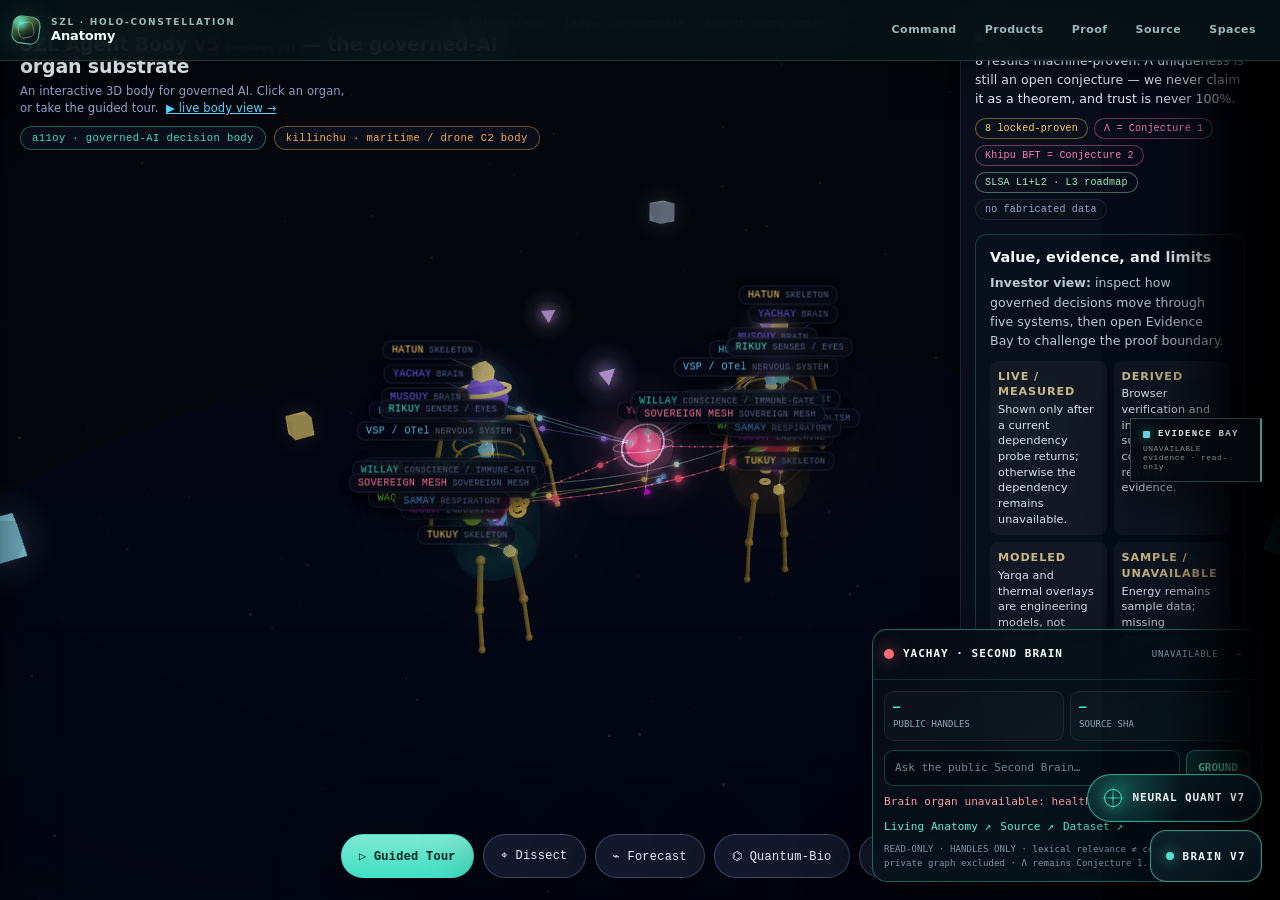
==== commit e24cd70e: "fix: load the Holographic v7 stylesheet Signed-off-by: Lutar, Stephen P. <stephenlutar2@gmail.com>" ====
--- a/index.html
+++ b/index.html
@@ -872,7 +872,7 @@
 </style>
   <link rel="stylesheet" href="./szl-holo-v2.css" data-szl-holo-space-asset="style-v2" />
   <link rel="stylesheet" href="./neural-quant-v7.css" />
-  <link href="/holographic-v7.css" data-szl-holographic-v7="style">
+  <link rel="stylesheet" href="/holographic-v7.css" data-szl-holographic-v7="style">
 </head>
 <body>
   <div id="loader"><div class="pulse-ring"></div><div class="lt">Assembling the body…</div></div>
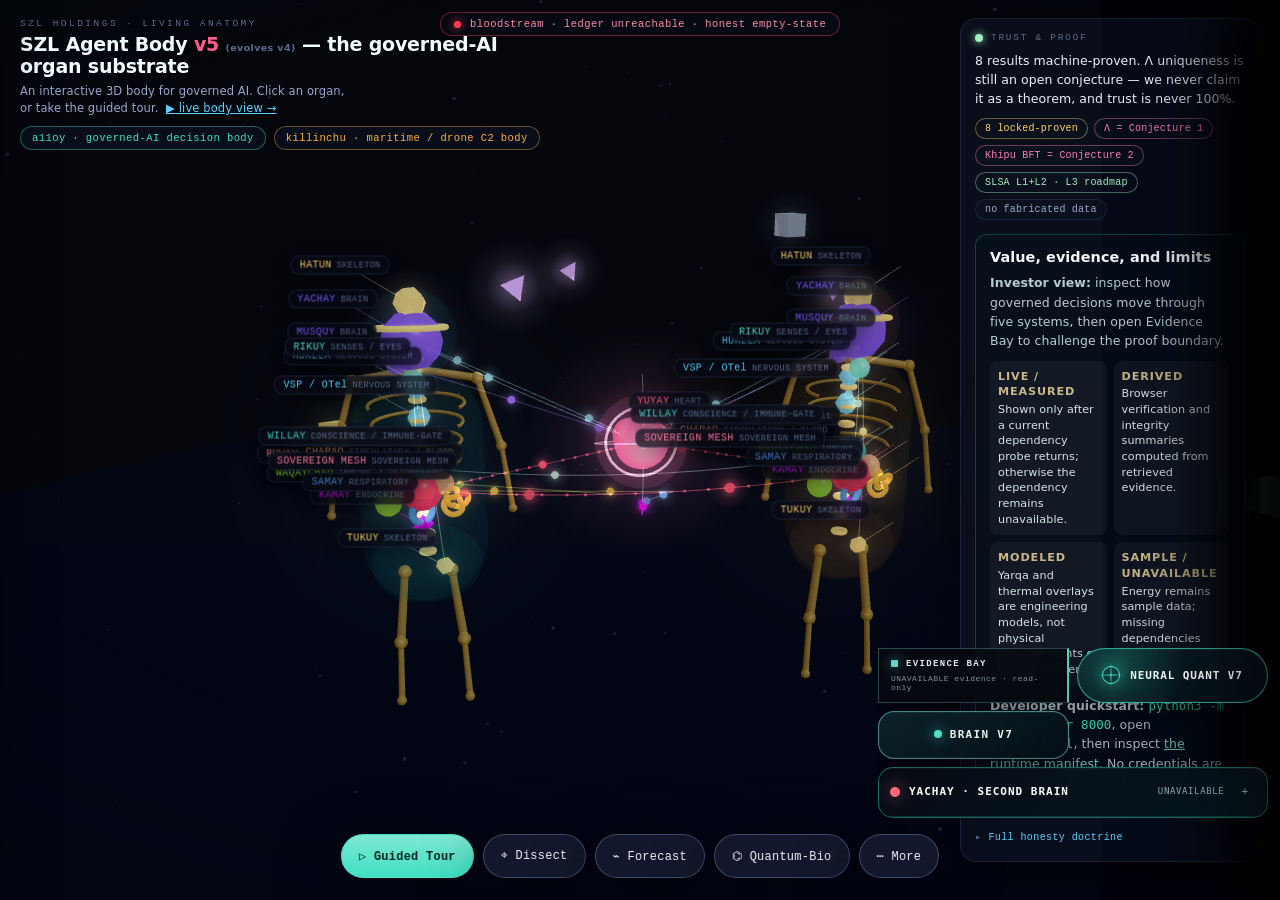
==== commit eed8d3bf: "fix: give Anatomy instruments one accessible control dock Signed-off-by: Lutar, Stephen P. <stephenl" ====
--- a/index.html
+++ b/index.html
@@ -1,5 +1,5 @@
 <!DOCTYPE html>
-<html lang="en" data-szl-holo-space-v2="anatomy">
+<html lang="en" data-szl-holo-space-v2="anatomy" data-szl-holo-no-rail>
 <head>
 <meta charset="utf-8" />
 <link rel="icon" href="./favicon.svg" type="image/svg+xml" />
@@ -1865,5 +1865,59 @@
   <!-- Thin YACHAY note: public Second Brain Space. Additive HUD, not a Three.js rewrite. -->
   <script src="./yachay-second-brain.js"></script>
   <script src="./szl-holo-v2.js" defer data-szl-holo-space-asset="script-v2"></script>
+  <!-- Anatomy owns navigation and instrument placement. Existing instrument
+       buttons keep their handlers; normal flow reserves each control's space. -->
+  <style>
+    #anatomy-instruments {
+      position: fixed;
+      z-index: 76;
+      right: max(12px, env(safe-area-inset-right));
+      bottom: max(82px, calc(70px + env(safe-area-inset-bottom)));
+      display: grid;
+      grid-template-columns: repeat(2, minmax(0, 1fr));
+      align-items: stretch;
+      gap: 8px;
+      width: min(390px, calc(100vw - 24px));
+      max-height: calc(100dvh - 200px);
+      overflow: auto;
+      overscroll-behavior: contain;
+    }
+    #anatomy-instruments #fa-launch,
+    #anatomy-instruments #nq7-launcher,
+    #anatomy-instruments #szl-v7-launcher,
+    #anatomy-instruments #yachay-sb {
+      position: relative;
+      inset: auto;
+      z-index: auto;
+      transform: none;
+      width: auto;
+      min-width: 0;
+      margin: 0;
+    }
+    #anatomy-instruments #fa-launch,
+    #anatomy-instruments #nq7-launcher,
+    #anatomy-instruments #szl-v7-launcher { min-height: 48px; }
+    #anatomy-instruments #yachay-sb { grid-column: 1 / -1; }
+    #anatomy-instruments #yachay-sb .body { max-height: 40dvh; overflow: auto; }
+    body.fa-open #anatomy-instruments,
+    body:has(#szl-v7-hud:not([hidden])) #anatomy-instruments,
+    body:has(#nq7-panel[data-open="true"]) #anatomy-instruments,
+    body:has(#panel.open, #atlas.open, #forecast.open, #qbio.open,
+      #vf-static.show, .ux-sheet, #dissect.sheet-open, #ux-more-menu.open) #anatomy-instruments {
+      visibility: hidden;
+    }
+  </style>
+  <script>
+    window.addEventListener('load', function () {
+      var dock = document.createElement('aside');
+      dock.id = 'anatomy-instruments';
+      dock.setAttribute('aria-label', 'Anatomy evidence and brain instruments');
+      ['fa-launch', 'nq7-launcher', 'szl-v7-launcher', 'yachay-sb'].forEach(function (id) {
+        var instrument = document.getElementById(id);
+        if (instrument) dock.appendChild(instrument);
+      });
+      if (dock.children.length) document.body.appendChild(dock);
+    }, { once: true });
+  </script>
 </body>
 </html>
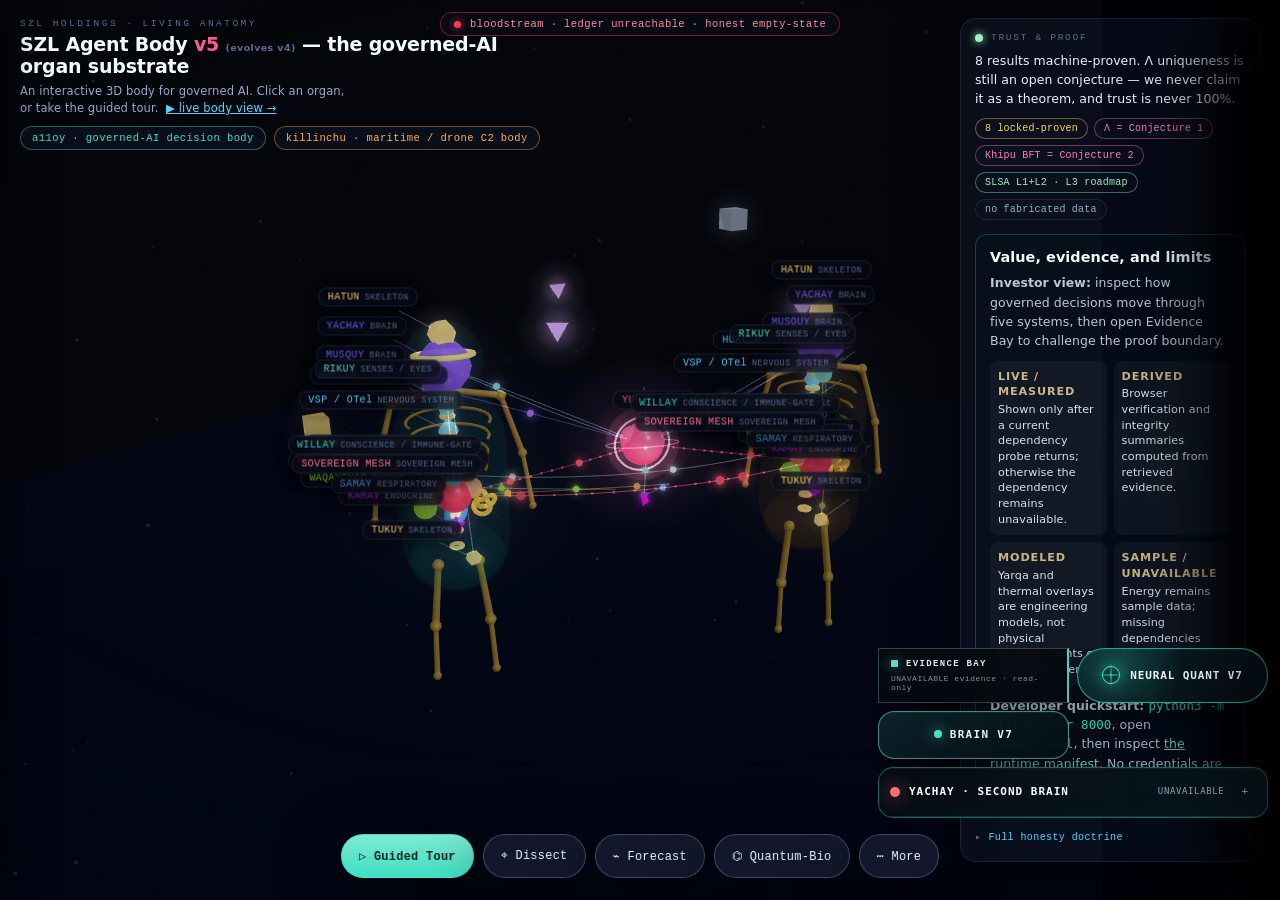
==== commit 405afff9: "fix: yield the instrument dock to all native overlays Signed-off-by: Lutar, Stephen P. <stephenlutar" ====
--- a/index.html
+++ b/index.html
@@ -1903,6 +1903,8 @@
     body:has(#szl-v7-hud:not([hidden])) #anatomy-instruments,
     body:has(#nq7-panel[data-open="true"]) #anatomy-instruments,
     body:has(#panel.open, #atlas.open, #forecast.open, #qbio.open,
+      #v8-flow.open, #v5panel.open, #v6panel.open,
+      #tour.show, #v9-tour.show, #btn-v10-lens.active,
       #vf-static.show, .ux-sheet, #dissect.sheet-open, #ux-more-menu.open) #anatomy-instruments {
       visibility: hidden;
     }
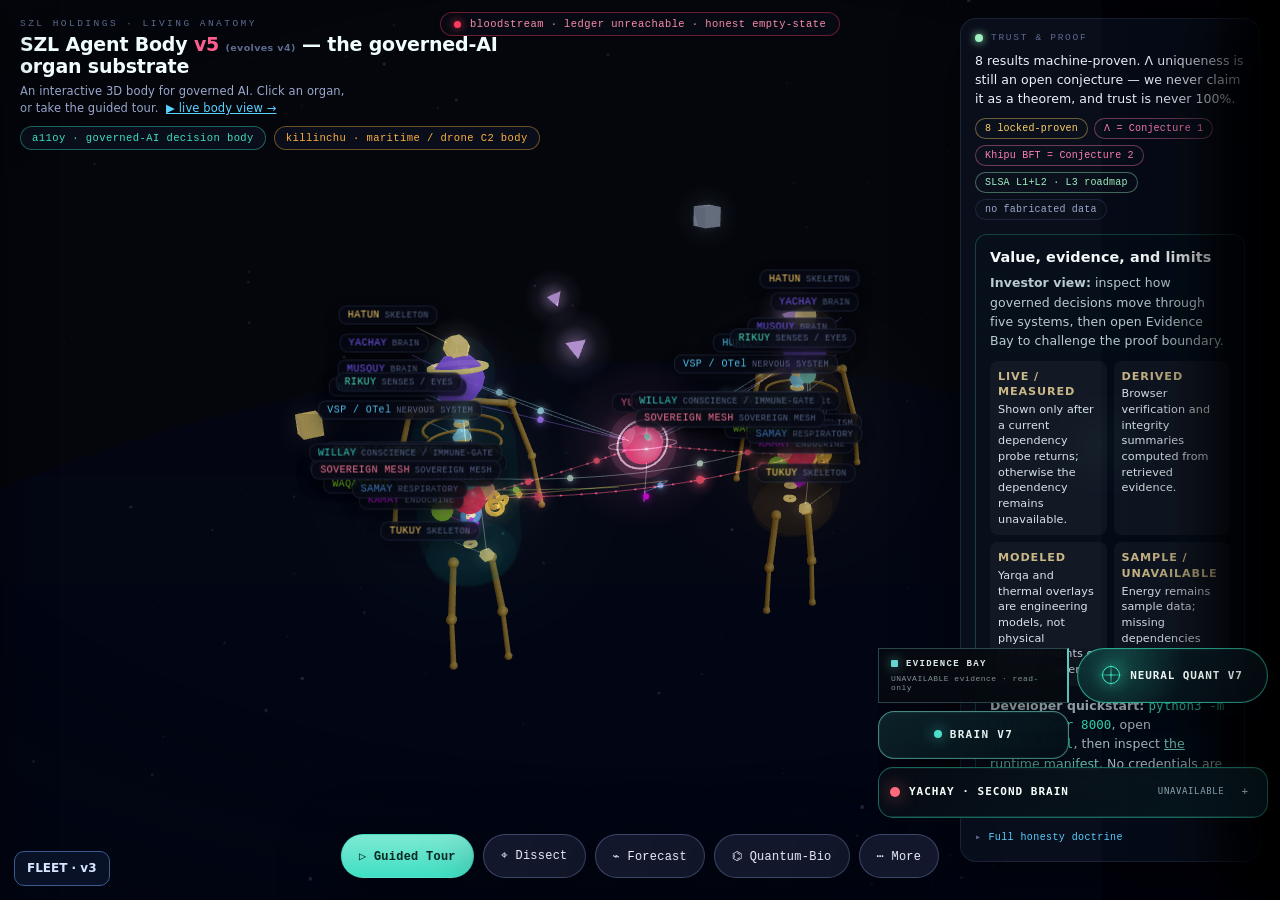
==== commit 52ddc9a3: "feat(v3): fleet-wired layer - atlas reads the public receipt chain - v3_fleet.js: additive FLEET v3 " ====
--- a/index.html
+++ b/index.html
@@ -15,7 +15,7 @@
      JS + inline styles + WebGL canvas, so a strict nonce CSP would white-screen it.
      What this still buys: locks resource ORIGINS (no rogue external script/CDN/img),
      object-src 'none', base-uri 'self', and an explicit connect-src allow-list. -->
-<meta http-equiv="Content-Security-Policy" content="default-src 'self'; script-src 'self' 'unsafe-inline'; style-src 'self' 'unsafe-inline'; img-src 'self' data: blob:; font-src 'self'; connect-src 'self' https://szlholdings-a11oy.hf.space https://szlholdings-killinchu.hf.space https://szlholdings-amaru.hf.space https://szlholdings-sentra.hf.space; object-src 'none'; base-uri 'self'; form-action 'self'" />
+<meta http-equiv="Content-Security-Policy" content="default-src 'self'; script-src 'self' 'unsafe-inline'; style-src 'self' 'unsafe-inline'; img-src 'self' data: blob:; font-src 'self'; connect-src 'self' https://huggingface.co https://raw.githubusercontent.com https://szlholdings-a11oy.hf.space https://szlholdings-killinchu.hf.space https://szlholdings-amaru.hf.space https://szlholdings-sentra.hf.space; object-src 'none'; base-uri 'self'; form-action 'self'" />
 <meta http-equiv="X-Content-Type-Options" content="nosniff" />
 <meta name="referrer" content="strict-origin-when-cross-origin" />
 <meta name="viewport" content="width=device-width, initial-scale=1, maximum-scale=2" />
@@ -1859,6 +1859,8 @@
   <script src="./frontier_anatomy.js"></script>
   <!-- v6 alive-proof layer (ratchet 2026-07-21): latest alive-harness run fetched from the public DSSE-signed sink and ECDSA-P256 signature-verified IN THE BROWSER before display. Additive, fail-closed, zero-CDN. -->
   <script src="./v6_alive.js"></script>
+<!-- v3 (fleet-wired, additive) - reads the public receipt chain; wired by v3_fleet.js, fail-closed -->
+<script src="./v3_fleet.js"></script>
   <!-- Neural Quant v7: source-bound Second Brain, formula/quant atlas, and bounded Ouroboros observation. Read-only, handles-only, zero CDN. -->
   <script src="./neural-quant-v7.js"></script>
   <script src="/holographic-v7.js" defer data-szl-holographic-v7="script"></script>
--- a/holographic-v7.css
+++ b/holographic-v7.css
@@ -252,6 +252,10 @@
   background: var(--v7-teal);
 }
 
+.szl-v7__stream [role="tabpanel"][hidden] {
+  display: none !important;
+}
+
 .szl-v7__tabs {
   display: flex;
   gap: 7px;
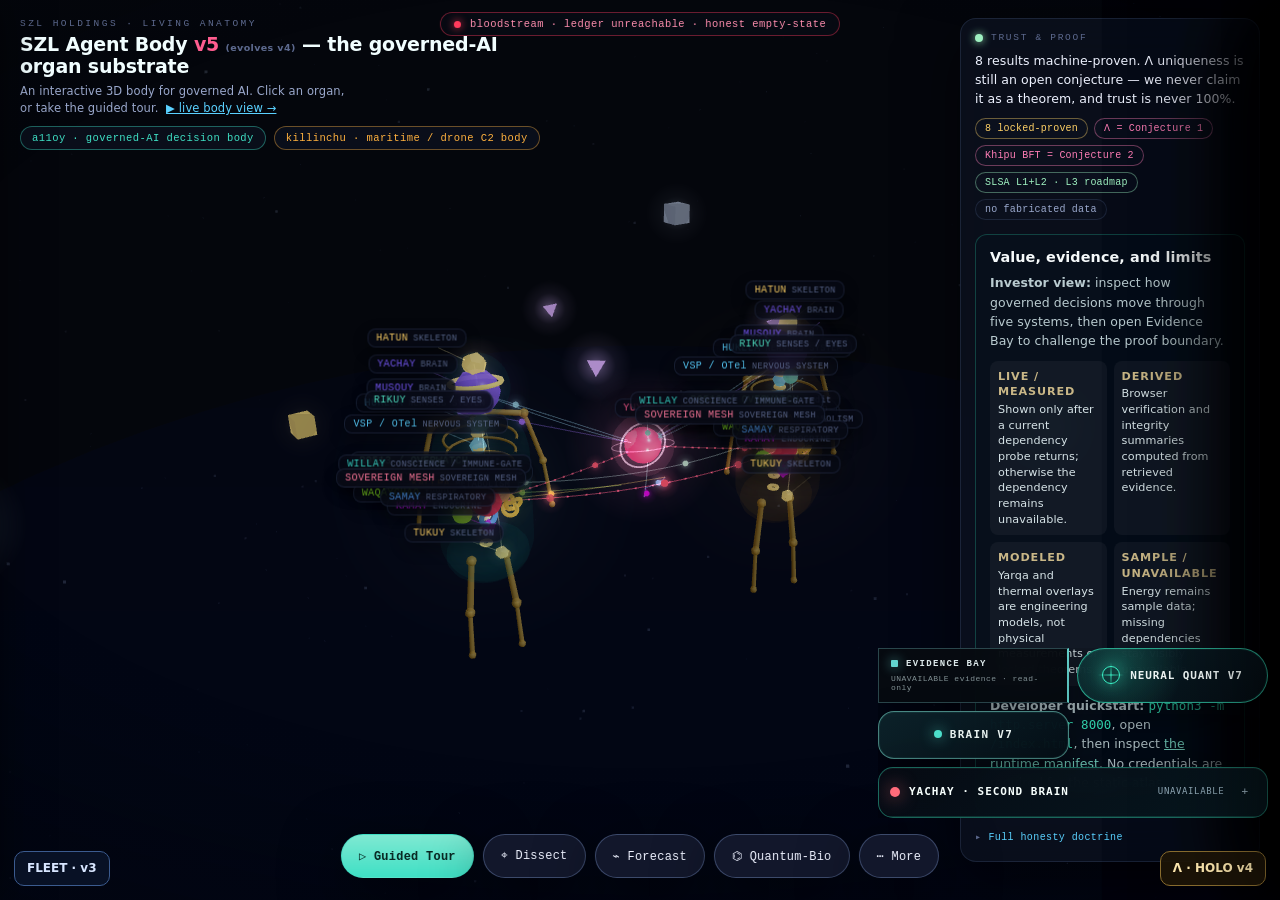
==== commit ff75d3df: "feat(v4): Lambda HOLO - the receipt hologram (deterministic, hash-rendered organism) Every receipt f" ====
--- a/index.html
+++ b/index.html
@@ -1861,6 +1861,8 @@
   <script src="./v6_alive.js"></script>
 <!-- v3 (fleet-wired, additive) - reads the public receipt chain; wired by v3_fleet.js, fail-closed -->
 <script src="./v3_fleet.js"></script>
+<!-- v4 (receipt hologram, additive) - the chain rendered as a living organism; wired by v4_holo.js, fail-closed -->
+<script src="./v4_holo.js"></script>
   <!-- Neural Quant v7: source-bound Second Brain, formula/quant atlas, and bounded Ouroboros observation. Read-only, handles-only, zero CDN. -->
   <script src="./neural-quant-v7.js"></script>
   <script src="/holographic-v7.js" defer data-szl-holographic-v7="script"></script>
@@ -1907,7 +1909,8 @@
     body:has(#panel.open, #atlas.open, #forecast.open, #qbio.open,
       #v8-flow.open, #v5panel.open, #v6panel.open,
       #tour.show, #v9-tour.show, #btn-v10-lens.active,
-      #vf-static.show, .ux-sheet, #dissect.sheet-open, #ux-more-menu.open) #anatomy-instruments {
+      #vf-static.show, .ux-sheet, #dissect.sheet-open, #ux-more-menu.open,
+      #v4holo.open) #anatomy-instruments {
       visibility: hidden;
     }
   </style>
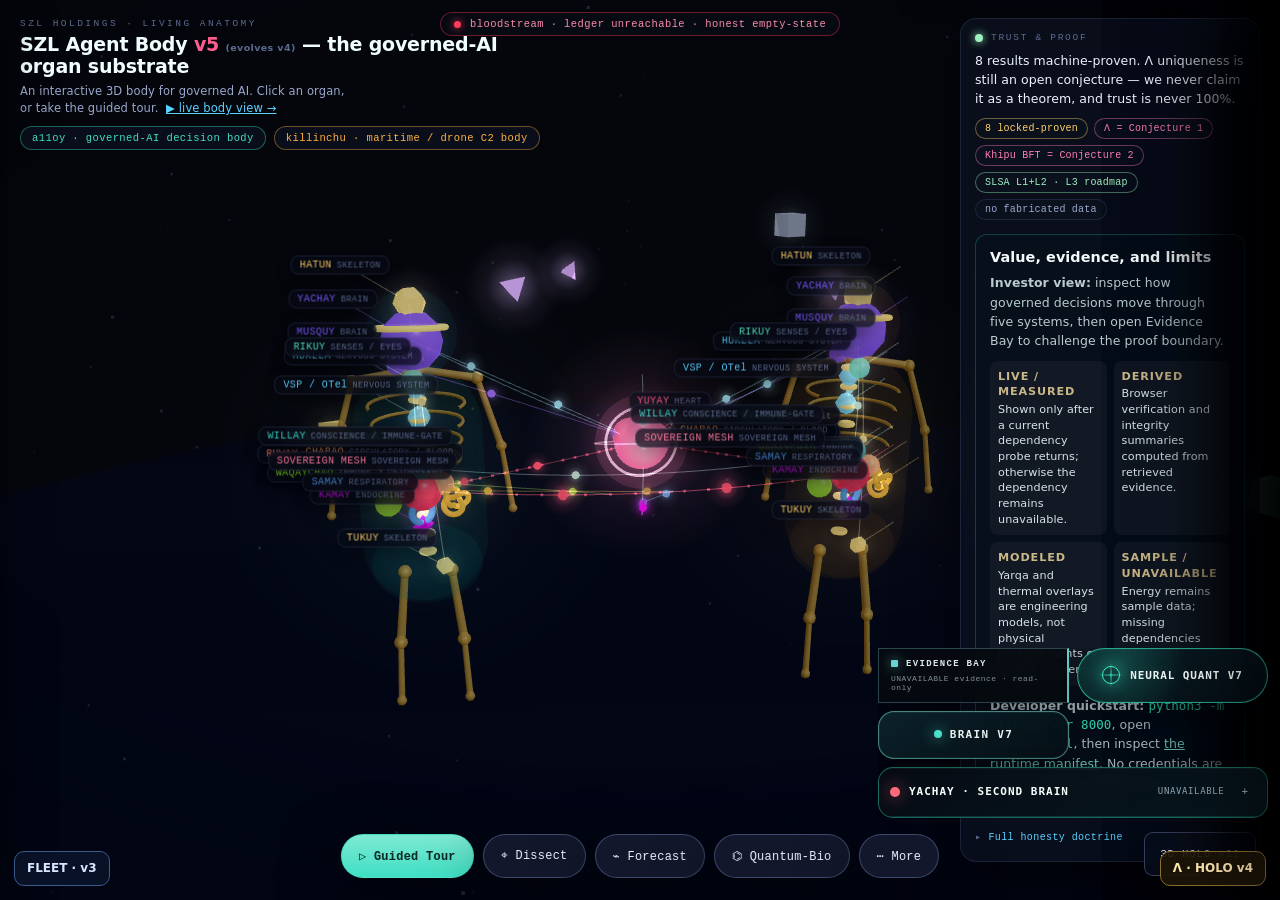
==== commit 84c0556d: "feat(v11): holo3d — fully 3D holographic frontier constellation (handles-only, fail-closed)" ====
--- a/index.html
+++ b/index.html
@@ -22,6 +22,10 @@
 <title>SZL Living Anatomy — Governed Agent Body · Evidence Bay</title>
 <meta name="description" content="A navigable governed-agent anatomy with an evidence-bound capability contract: purpose, live or snapshot evidence, limits, provenance, receipts, and reproducible verification." />
 <style>
+  /* v11 holo3d panel — open/close (instrument-dock contract derives .open states here) */
+  #v11-holo{display:none}
+  #v11-holo.open{display:flex}
+
   /* ============ DESIGN TOKENS — cinematic dark scientific ============ */
   :root{
     --bg:#04060c; --bg2:#0a0e1a;
@@ -1866,6 +1870,8 @@
   <!-- Neural Quant v7: source-bound Second Brain, formula/quant atlas, and bounded Ouroboros observation. Read-only, handles-only, zero CDN. -->
   <script src="./neural-quant-v7.js"></script>
   <script src="/holographic-v7.js" defer data-szl-holographic-v7="script"></script>
+<link rel="stylesheet" href="/v11_holo3d.css" data-szl-holographic-v11="style">
+<script src="/v11_holo3d.js" defer data-szl-holographic-v11="script"></script>
   <!-- Thin YACHAY note: public Second Brain Space. Additive HUD, not a Three.js rewrite. -->
   <script src="./yachay-second-brain.js"></script>
   <script src="./szl-holo-v2.js" defer data-szl-holo-space-asset="script-v2"></script>
@@ -1910,10 +1916,24 @@
       #v8-flow.open, #v5panel.open, #v6panel.open,
       #tour.show, #v9-tour.show, #btn-v10-lens.active,
       #vf-static.show, .ux-sheet, #dissect.sheet-open, #ux-more-menu.open,
-      #v4holo.open) #anatomy-instruments {
+      #v4holo.open, #v11-holo.open) #anatomy-instruments {
       visibility: hidden;
     }
   </style>
+  <!-- v11 holo3d — fully 3D holographic constellation of the governed frontier (handles only, fail-closed) -->
+  <button id="v11-holo-fab" type="button" aria-haspopup="dialog" aria-controls="v11-holo">3D HOLO v11</button>
+  <section id="v11-holo" role="dialog" aria-modal="true" aria-label="Holographic v11 — 3D frontier constellation" aria-hidden="true">
+    <header>
+      <h2>Holographic v11 — 3D frontier constellation</h2>
+      <button id="v11-holo-close" type="button">Close (Esc)</button>
+    </header>
+    <div class="stage">
+      <canvas id="v11-holo-canvas" tabindex="0" aria-label="3D holographic constellation of governed frontier handles"></canvas>
+      <p id="v11-holo-offline" hidden>CHAIN UNREACHABLE — failing closed</p>
+      <div id="v11-holo-hud" role="status" aria-live="polite"></div>
+      <div id="v11-holo-tip" aria-hidden="true"></div>
+    </div>
+  </section>
   <script>
     window.addEventListener('load', function () {
       var dock = document.createElement('aside');
--- a/v11_holo3d.css
+++ b/v11_holo3d.css
@@ -0,0 +1,38 @@
+/* SPDX-License-Identifier: Apache-2.0 — Living Anatomy Holographic v11 (holo3d).
+   Functional open/close display rules live in index.html so the instrument-dock
+   contract can derive them; this file carries cosmetics only. */
+#v11-holo-fab{position:fixed;right:max(24px, env(safe-area-inset-right));bottom:max(24px, env(safe-area-inset-bottom));
+  z-index:23;display:inline-flex;align-items:center;gap:8px;min-height:44px;
+  font-family:var(--font-m);font-size:11px;letter-spacing:.06em;padding:10px 15px;border-radius:9px;
+  color:var(--text);background:rgba(13,18,33,.82);border:1px solid var(--border-strong);cursor:pointer;
+  box-shadow:var(--shadow);backdrop-filter:blur(var(--blur))}
+#v11-holo-fab:hover,#v11-holo-fab:focus-visible{border-color:var(--ok)}
+#v11-holo{position:fixed;inset:3vh 3vw;z-index:31;display:none;flex-direction:column;
+  background:rgba(6,9,18,.92);border:1px solid var(--border-strong);border-radius:var(--radius);
+  box-shadow:var(--shadow)}
+#v11-holo header{display:flex;align-items:center;justify-content:space-between;gap:12px;
+  padding:12px 16px;border-bottom:1px solid var(--border)}
+#v11-holo header h2{margin:0;font-family:var(--font-m);font-size:12px;letter-spacing:.14em;
+  text-transform:uppercase;color:var(--ok)}
+#v11-holo-close{font-family:var(--font-m);font-size:11px;min-height:44px;color:var(--text);background:transparent;
+  border:1px solid var(--border-strong);border-radius:8px;padding:6px 12px;cursor:pointer}
+#v11-holo .stage{position:relative;flex:1;min-height:0}
+#v11-holo-canvas{position:absolute;inset:0;width:100%;height:100%;display:block;touch-action:none}
+#v11-holo-offline{position:absolute;top:14px;left:50%;transform:translateX(-50%);margin:0;
+  font-family:var(--font-m);font-size:11px;color:var(--warn);
+  background:rgba(13,18,33,.9);border:1px solid var(--warn);border-radius:999px;padding:6px 14px}
+#v11-holo-hud{position:absolute;left:0;right:0;bottom:12px;display:flex;gap:8px;flex-wrap:wrap;
+  justify-content:center;padding:0 12px;pointer-events:none}
+.v11-chip{font:600 10.5px/1.6 var(--font-m);letter-spacing:.08em;color:var(--text);
+  background:rgba(13,18,33,.72);border:1px solid var(--border);border-radius:999px;padding:4px 12px;
+  backdrop-filter:blur(8px)}
+.v11-chip.ok{color:var(--audit);border-color:rgba(158,240,192,.35)}
+.v11-chip.off{color:var(--warn);border-color:rgba(255,126,182,.4)}
+.v11-chip.note{color:var(--gate);border-color:rgba(255,209,102,.35)}
+#v11-holo-tip{position:absolute;opacity:0;pointer-events:none;font:600 11px/1.4 var(--font-m);
+  color:#041018;background:var(--nerve);border-radius:6px;padding:3px 8px;transform:translate(-50%,-160%);
+  transition:opacity .15s}
+@media (max-width: 860px){#v11-holo{inset:2vh 2vw}}
+@media (max-width: 520px){#v11-holo-fab{right:12px;bottom:12px;padding:10px 12px}}
+@media (prefers-reduced-motion: reduce){#v11-holo,#v11-holo-fab{transition:none;animation:none}}
+@media (forced-colors: active){#v11-holo,#v11-holo-fab{border:1px solid CanvasText}}
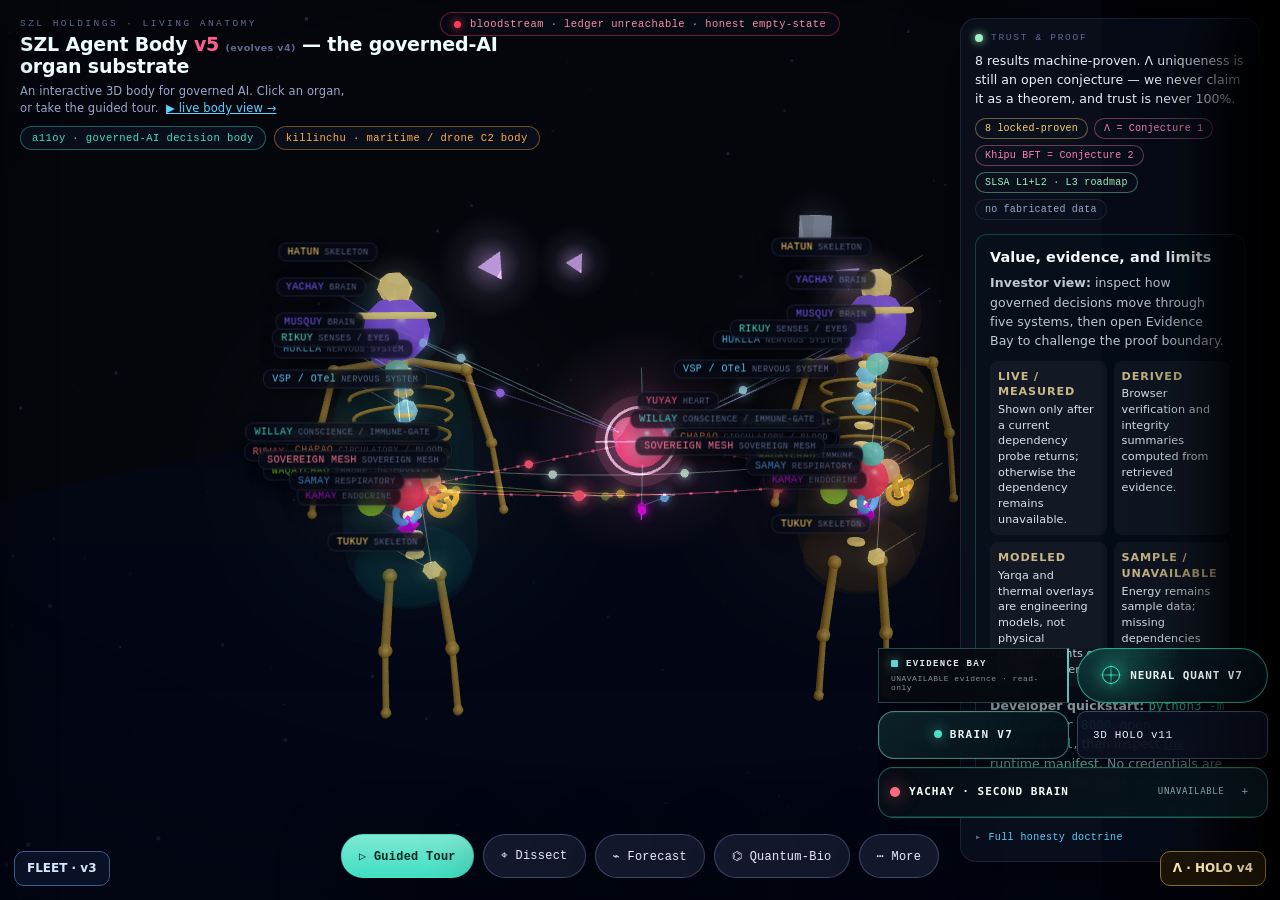
==== commit 47d6c78c: "fix(holo): dock v11 launch with other anatomical instruments" ====
--- a/index.html
+++ b/index.html
@@ -1895,6 +1895,7 @@
     #anatomy-instruments #fa-launch,
     #anatomy-instruments #nq7-launcher,
     #anatomy-instruments #szl-v7-launcher,
+    #anatomy-instruments #v11-holo-fab,
     #anatomy-instruments #yachay-sb {
       position: relative;
       inset: auto;
@@ -1906,7 +1907,8 @@
     }
     #anatomy-instruments #fa-launch,
     #anatomy-instruments #nq7-launcher,
-    #anatomy-instruments #szl-v7-launcher { min-height: 48px; }
+    #anatomy-instruments #szl-v7-launcher,
+    #anatomy-instruments #v11-holo-fab { min-height: 48px; }
     #anatomy-instruments #yachay-sb { grid-column: 1 / -1; }
     #anatomy-instruments #yachay-sb .body { max-height: 40dvh; overflow: auto; }
     body.fa-open #anatomy-instruments,
@@ -1920,7 +1922,8 @@
       visibility: hidden;
     }
   </style>
-  <!-- v11 holo3d — fully 3D holographic constellation of the governed frontier (handles only, fail-closed) -->
+  <!-- v11 holo3d — source-handle-only 3D frontier; launcher joins the existing
+       instrument dock on window load to avoid stacked fixed FAB hit targets. -->
   <button id="v11-holo-fab" type="button" aria-haspopup="dialog" aria-controls="v11-holo">3D HOLO v11</button>
   <section id="v11-holo" role="dialog" aria-modal="true" aria-label="Holographic v11 — 3D frontier constellation" aria-hidden="true">
     <header>
@@ -1939,7 +1942,7 @@
       var dock = document.createElement('aside');
       dock.id = 'anatomy-instruments';
       dock.setAttribute('aria-label', 'Anatomy evidence and brain instruments');
-      ['fa-launch', 'nq7-launcher', 'szl-v7-launcher', 'yachay-sb'].forEach(function (id) {
+      ['fa-launch', 'nq7-launcher', 'szl-v7-launcher', 'v11-holo-fab', 'yachay-sb'].forEach(function (id) {
         var instrument = document.getElementById(id);
         if (instrument) dock.appendChild(instrument);
       });
--- a/neural-quant-v7.css
+++ b/neural-quant-v7.css
@@ -667,3 +667,24 @@
     outline: 2px solid Highlight;
   }
 }
+
+/* Ancient mathematics: explicit provenance and exact-example instruments.
+ * Tab retains the v7 focus ring, safe-area and 44px link controls. */
+.nq7-ancient-formula {
+  margin: 8px 0;
+  color: var(--nq7-proof);
+  font: 600 12px/1.55 ui-monospace, SFMono-Regular, Menlo, monospace;
+  overflow-wrap: anywhere;
+  white-space: normal;
+}
+.nq7-ancient-links {
+  display: flex;
+  flex-direction: column;
+  gap: 6px;
+  align-items: flex-end;
+}
+.nq7-ancient-links .nq7-item-link {
+  min-width: 44px;
+  min-height: 44px;
+  font-size: 9px;
+}
--- a/v11_holo3d.css
+++ b/v11_holo3d.css
@@ -36,3 +36,18 @@
 @media (max-width: 520px){#v11-holo-fab{right:12px;bottom:12px;padding:10px 12px}}
 @media (prefers-reduced-motion: reduce){#v11-holo,#v11-holo-fab{transition:none;animation:none}}
 @media (forced-colors: active){#v11-holo,#v11-holo-fab{border:1px solid CanvasText}}
+
+/* Accessible, read-only source-handle fallback when WebGL or one feed fails. */
+#v11-holo-fallback{position:absolute;inset:14px 14px 70px;z-index:2;overflow:auto;
+  padding:16px;border:1px solid var(--border-strong);border-radius:10px;
+  background:rgba(6,9,18,.95);font:12px/1.6 var(--font-m);color:var(--text)}
+#v11-holo-fallback[hidden]{display:none}
+#v11-holo-fallback p{margin:10px 0;color:var(--text-muted)}
+#v11-holo-fallback ul{max-height:26vh;overflow:auto;list-style:disc;padding-left:22px}
+#v11-holo-fallback li{overflow-wrap:anywhere}
+#v11-holo-fallback a,#v11-holo-fallback button{display:inline-block;margin:8px 10px 0 0;
+  padding:8px 12px;min-height:44px;color:var(--ok);background:transparent;
+  border:1px solid var(--border-strong);border-radius:8px}
+#v11-holo-fallback button{cursor:pointer;font:inherit}
+#v11-holo-fallback a:focus-visible,#v11-holo-fallback button:focus-visible{outline:2px solid var(--ok)}
+@media(max-width:520px){#v11-holo-fallback{inset:8px 8px 76px;padding:10px}}
